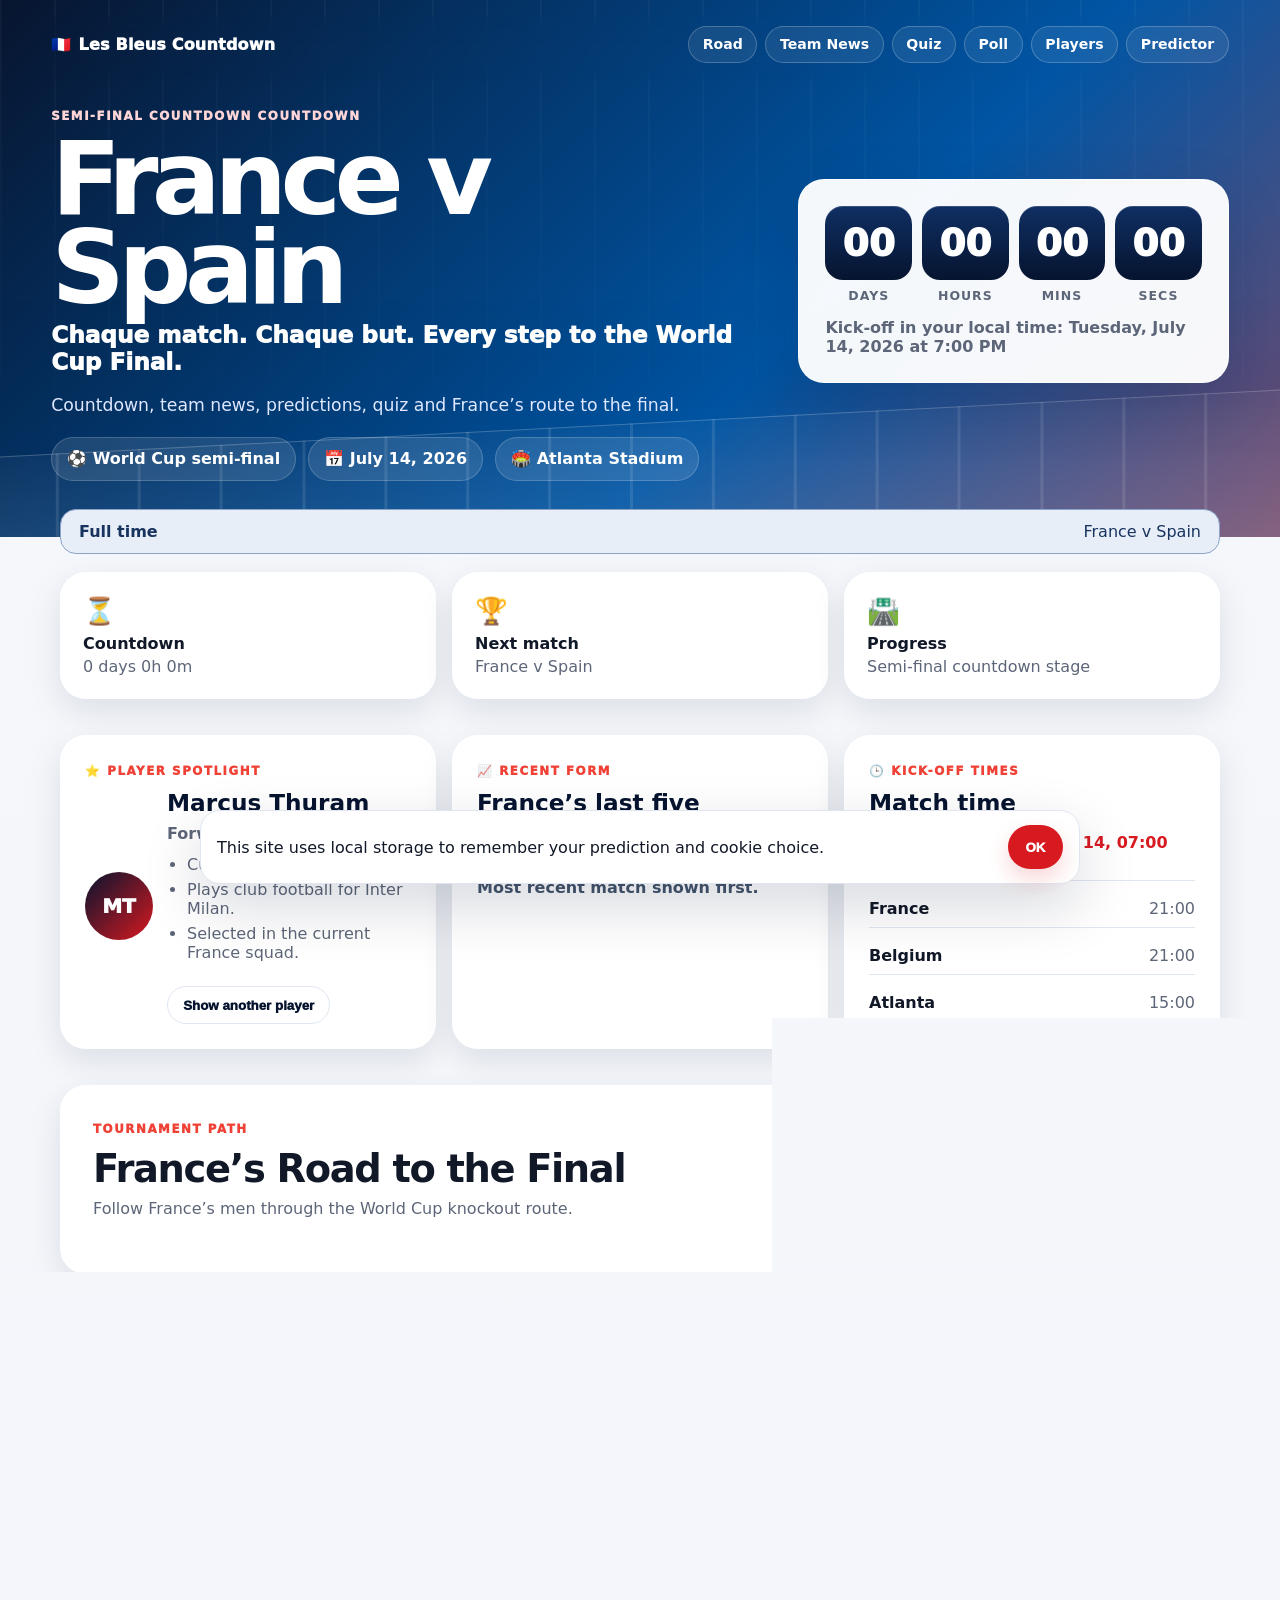
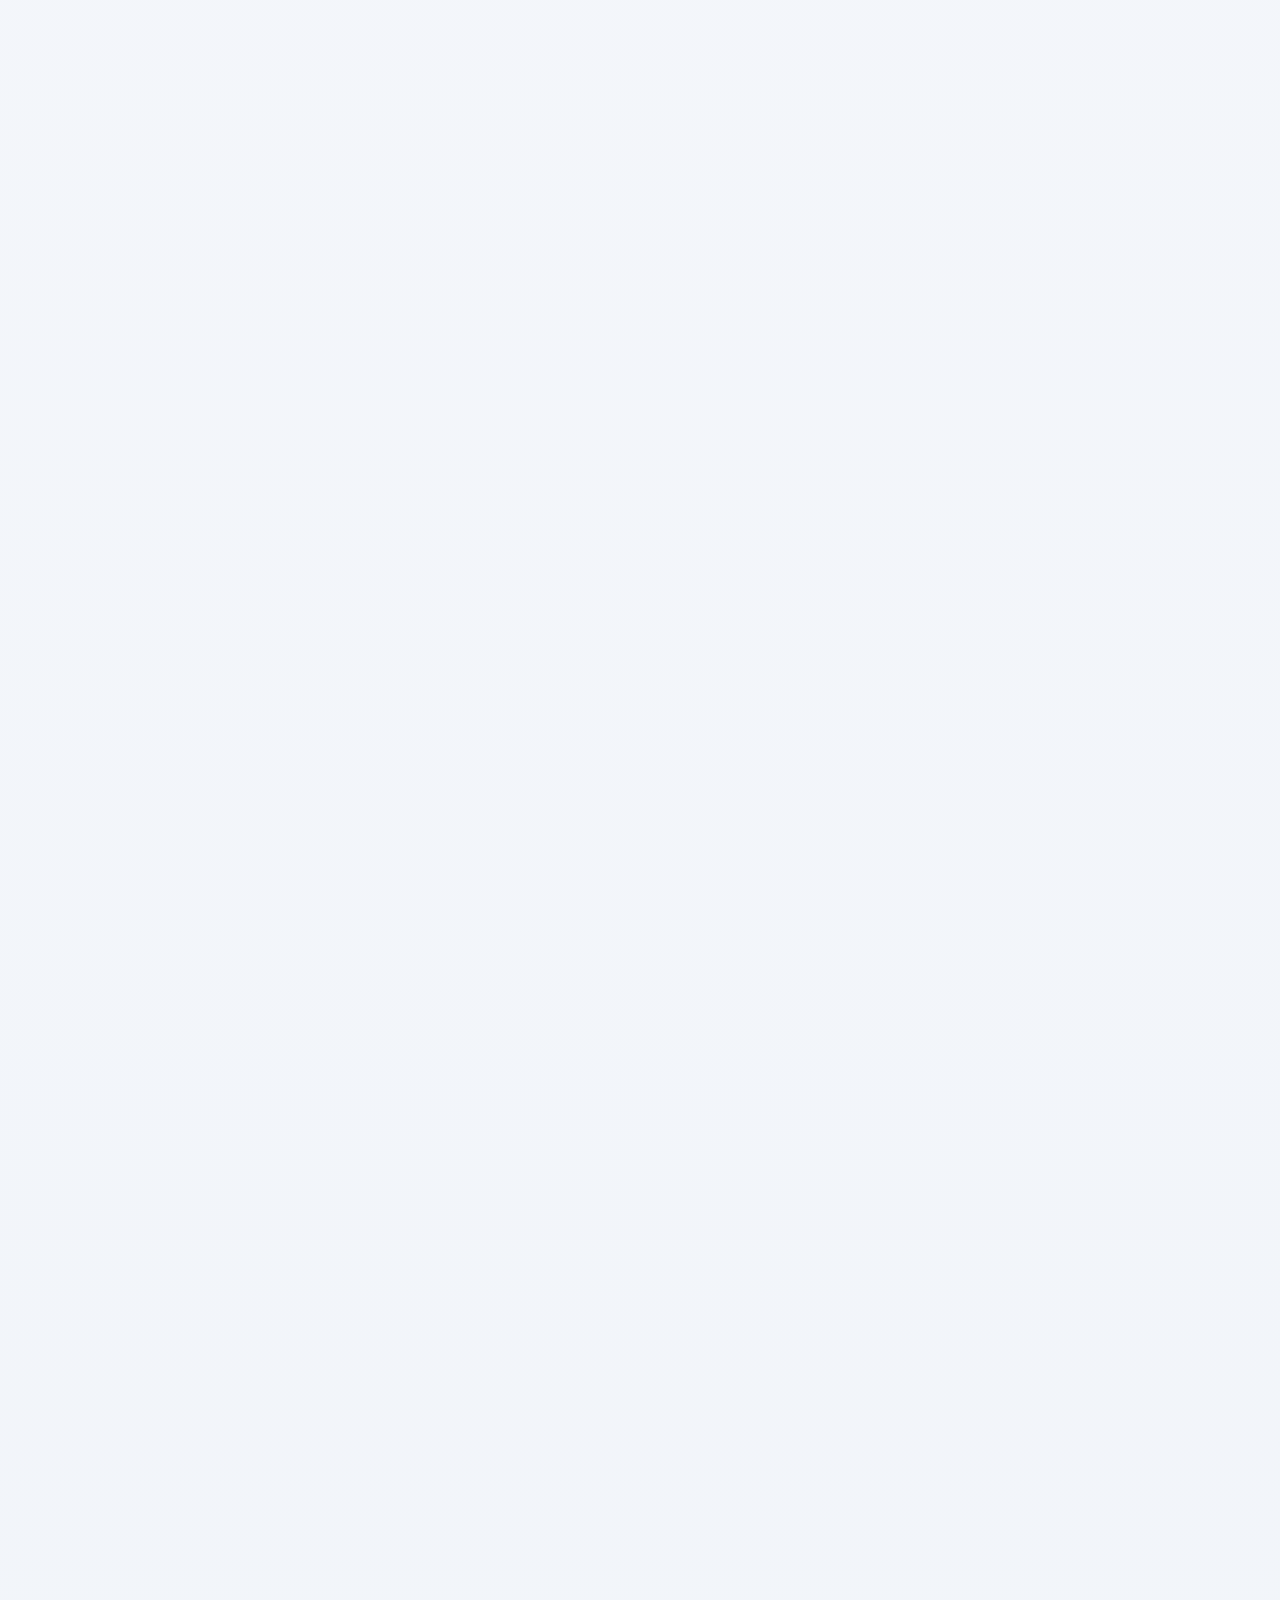
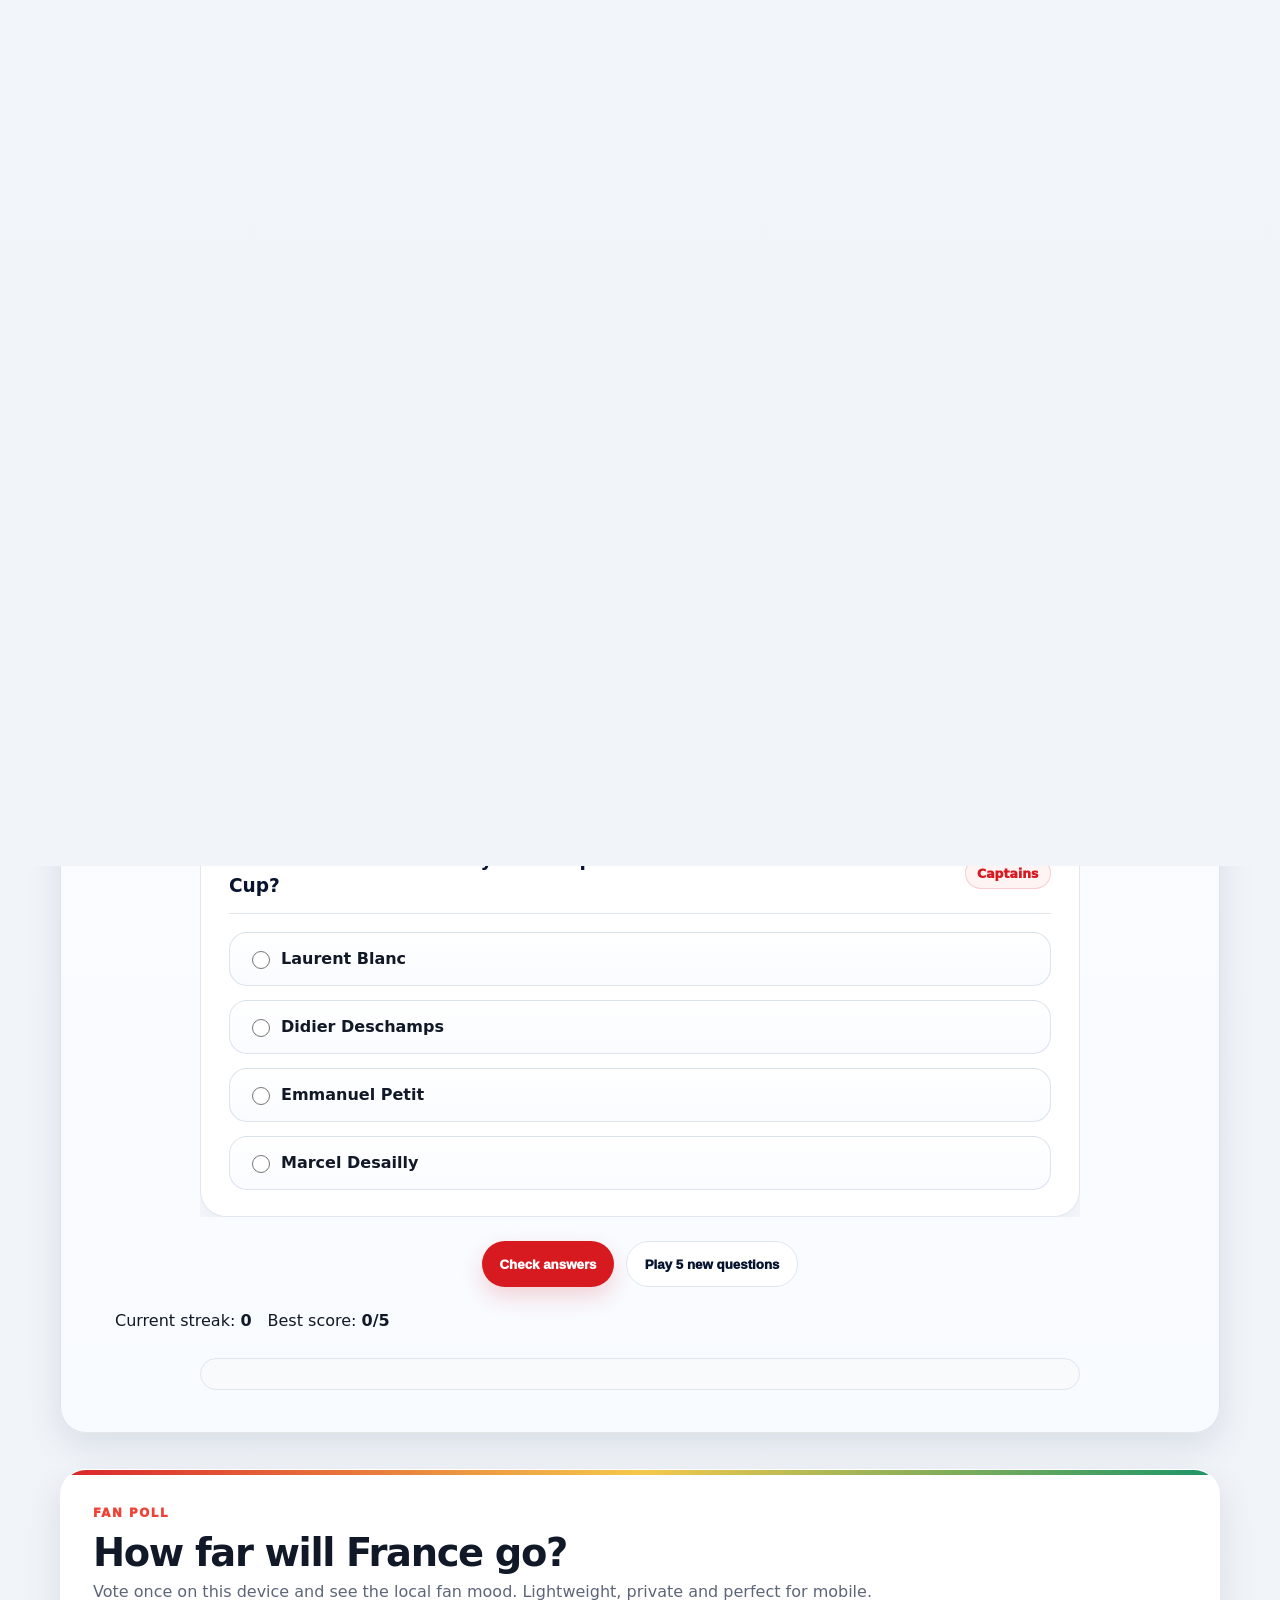
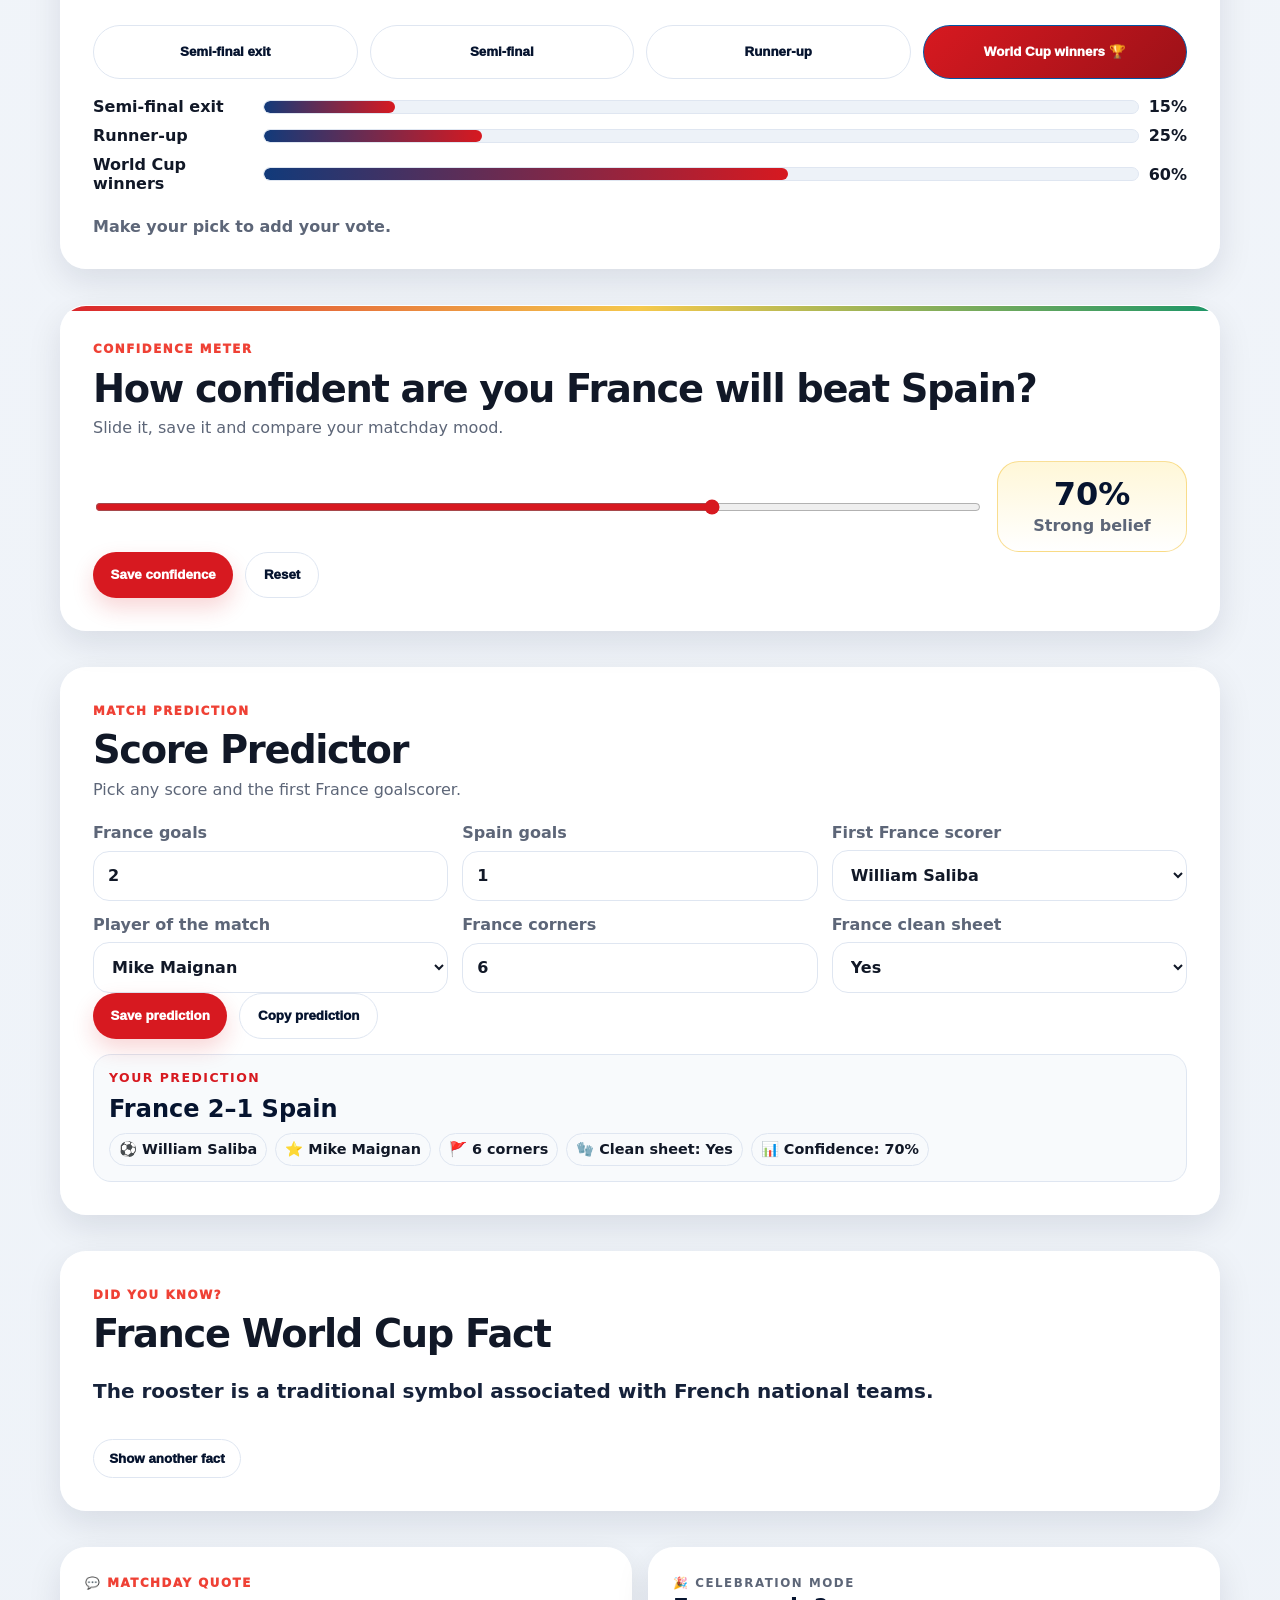
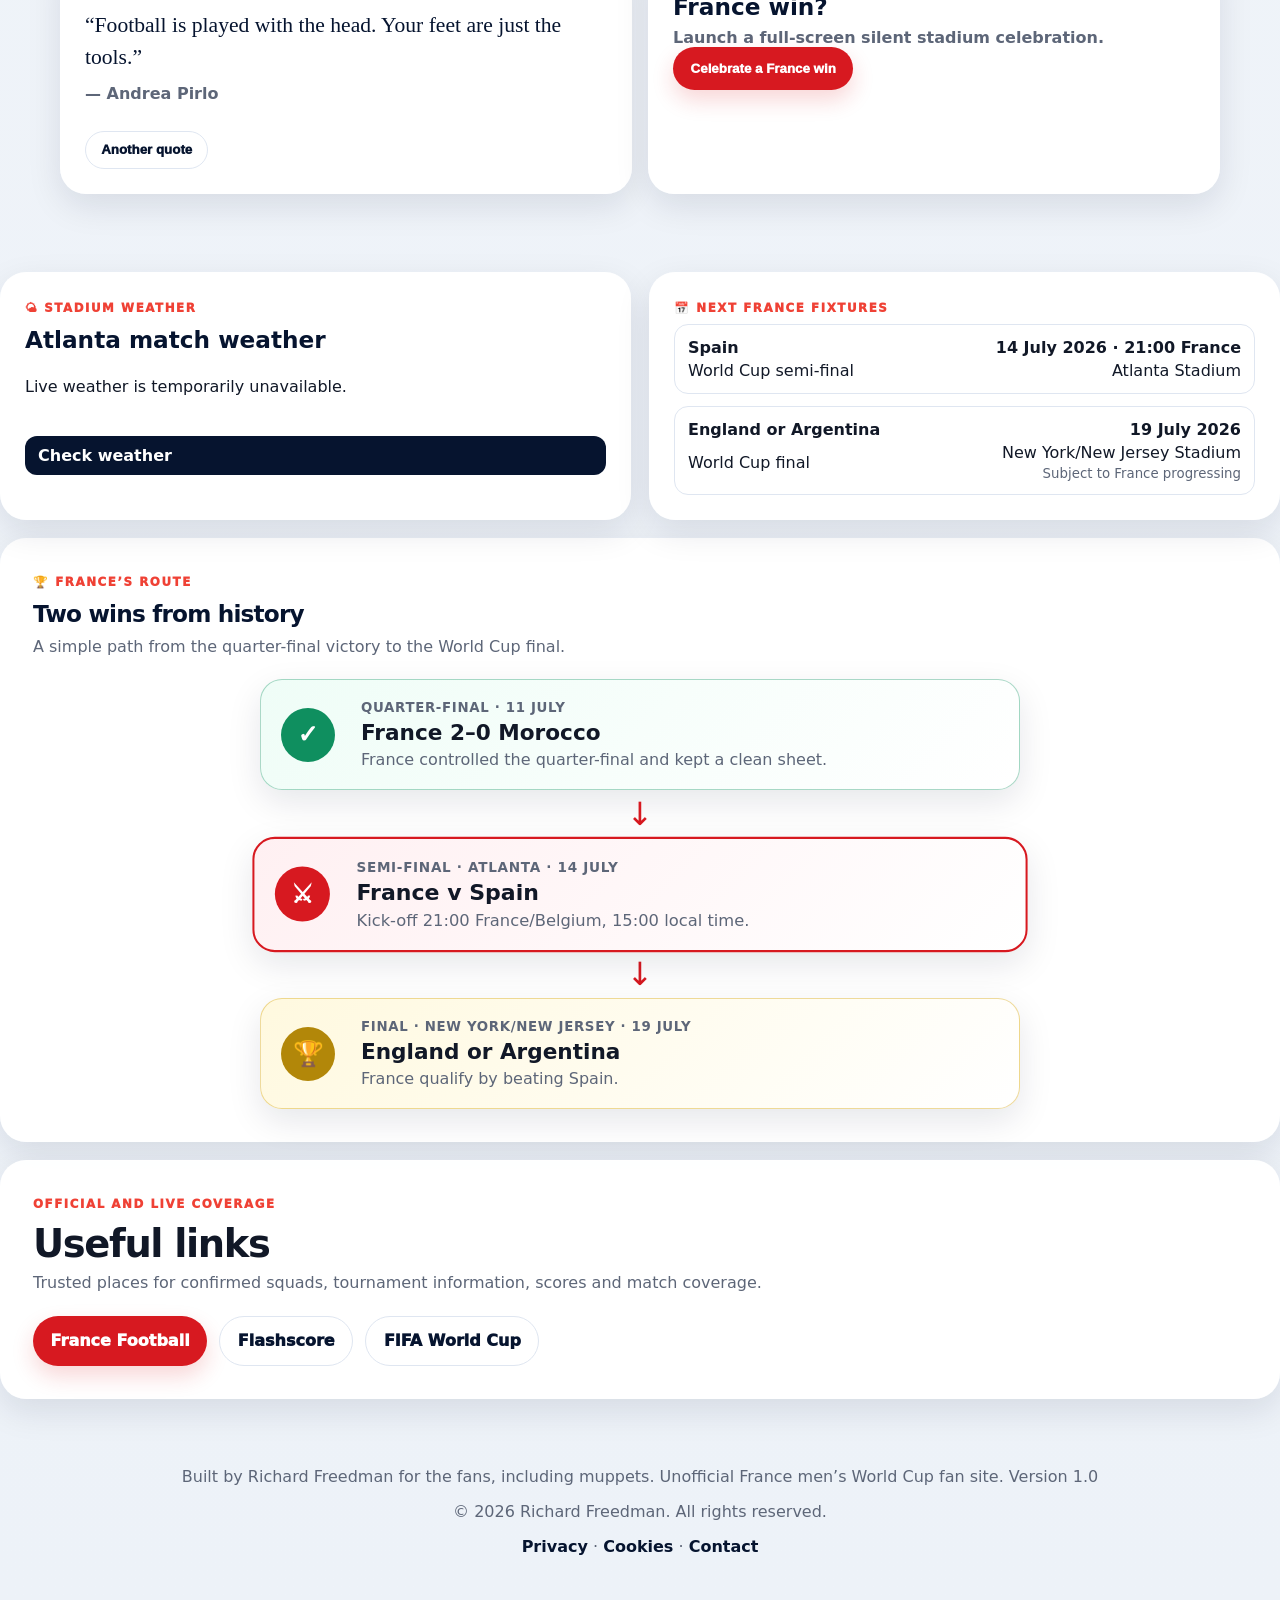
==== index.html @ 4b93b924 "Add files via upload" ====
<!doctype html>
<html lang="en">
<head>
  <meta charset="utf-8" />
  <meta name="viewport" content="width=device-width, initial-scale=1, viewport-fit=cover" />
  <title>Les Bleus Countdown | France Men’s World Cup Match Centre</title>
  <meta name="description" content="A fast France men’s World Cup match centre with countdown, road to the final, quiz and score predictor." />
  <meta name="theme-color" content="#07152f" />
  <meta property="og:title" content="Les Bleus Countdown" />
  <meta property="og:description" content="France v Spain semi-final countdown, quiz, predictor and route to the final." />
  <meta property="og:type" content="website" />
  <meta name="twitter:card" content="summary_large_image" />
  <meta name="keywords" content="France World Cup, Les Bleus, France v Spain, World Cup countdown, France quiz" />
  <meta name="robots" content="index, follow" />
  <link rel="icon" href="favicon.svg" type="image/svg+xml">
  <link rel="stylesheet" href="style.css" />
</head>
<body>
  <a class="skip-link" href="#main">Skip to content</a>
  <div class="loader" id="loader" aria-hidden="true"><div><b>🇫🇷 Les Bleus Countdown</b><span>Loading matchday...</span></div></div>

  <header class="hero" id="top">
    <nav class="topbar" aria-label="Main navigation">
      <a class="brand" href="#top">🇫🇷 <span>Les Bleus Countdown</span></a>
      <button class="menu-toggle" id="menuToggle" aria-expanded="false" aria-controls="navLinks">Menu</button>
      <div class="nav-links" id="navLinks">
        <a href="#road">Road</a>
        <a href="#team-news">Team News</a>
        <a href="#quiz">Quiz</a>
        <a href="#fan-poll">Poll</a>
        <a href="#spotlight">Players</a>
        <a href="#predictor">Predictor</a>
      </div>
    </nav>
    <div class="hero-grid reveal">
      <section class="hero-copy">
        <p class="eyebrow" id="heroStage">Semi-final countdown</p>
        <h1 id="heroMatch">France v Spain</h1>
        <p class="motto">Chaque match. Chaque but. Every step to the World Cup Final.</p>
        <p class="lead">Countdown, team news, predictions, quiz and France’s route to the final.</p>
        <div class="meta-row" aria-label="Match information">
          <span id="metaCompetition">⚽ World Cup semi-final</span>
          <span id="metaDate">📅 14 July 2026</span>
          <span id="metaVenue">🏟️ Atlanta</span>
        </div>
      </section>
      <aside class="countdown-card" aria-label="Countdown to kick-off">
        <div class="countdown" id="countdown"><span>--</span><span>--</span><span>--</span><span>--</span></div>
        <div class="labels"><b>days</b><b>hours</b><b>mins</b><b>secs</b></div>
        <p id="kickoffLocal">Kick-off time loading...</p>
      </aside>
    </div>
  </header>

  <main id="main"><section id="matchStatusBanner" class="match-status-banner" aria-live="polite"><b id="matchStatusText">Match day</b><span id="matchStatusDetail">France v Spain</span></section>
    <section class="dashboard reveal" aria-label="World Cup dashboard">
      <article><span>⏳</span><b>Countdown</b><p id="dashCountdown">Loading...</p></article>
      <article><span>🏆</span><b>Next match</b><p id="dashMatch">France v Spain</p></article>
      <article><span>🛣️</span><b>Progress</b><p id="dashProgress">Semi-final stage</p></article>
    </section>

    <section class="matchday-extras reveal" id="spotlight" aria-label="Matchday extras">
      <article class="mini-card spotlight-card">
        <p class="eyebrow">⭐ Player spotlight</p>
        <div class="spotlight-player"><div class="player-initials" id="spotlightInitials">KM</div><div class="spotlight-copy"><h2 id="spotlightName">Kylian Mbappé</h2><p id="spotlightInfo">Captain and explosive forward.</p><ul id="spotlightFacts" class="spotlight-facts"></ul><button id="nextSpotlight" class="ghost small-btn">Show another player</button></div></div>
      </article>
      <article class="mini-card">
        <p class="eyebrow">📈 Recent form</p><h2>France’s last five</h2>
        <div class="form-row" id="recentForm" aria-label="France recent form"></div>
        <p class="small-note">Most recent match shown first.</p>
      </article>
      <article class="mini-card">
        <p class="eyebrow">🕒 Kick-off times</p><h2>Match time</h2>
        <div class="time-list"><span><b>Your local time</b><strong id="localTimeExtra">Detecting…</strong></span><span><b>France</b>21:00</span><span><b>Belgium</b>21:00</span><span><b>Atlanta</b>15:00</span></div>
      </article>
    </section>

    <section class="card road reveal" id="road">
      <div class="section-head"><p class="eyebrow">Tournament path</p><h2>France’s Road to the Final</h2><p>Follow France’s men through the World Cup knockout route.</p></div>
      <div class="journey" id="journey"></div>
    </section>

    <section class="card team-news reveal" id="team-news">
      <div class="section-head"><p class="eyebrow">France v Spain</p><h2>Team News <span id="lineupBadge" class="lineup-badge predicted">Predicted XI</span></h2><p id="lineupUpdated">Latest semi-final notes for France supporters.</p></div>
      <div class="news-grid" id="teamNewsList" aria-live="polite"></div>
      <p class="news-disclaimer">Unofficial fan notes. Check official team channels for confirmed line-ups.</p>
    </section>

    <section class="card opponent-card reveal" id="opponent">
      <div class="section-head"><p class="eyebrow">🇪🇸 Semi-final opposition</p><h2>Spain at a glance</h2><p>Five quick facts before the World Cup semi-final.</p></div>
      <div class="opponent-grid">
        <article><span>⭐</span><b>Key figure</b><p>Spain’s technical midfield and wide players demand constant concentration.</p></article>
        <article><span>⚽</span><b>Quarter-final</b><p>Spain beat Belgium 2–1 in the quarter-final.</p></article>
        <article><span>🧠</span><b>Style</b><p>Patient possession, aggressive pressing and quick combinations between the lines.</p></article>
        <article><span>📚</span><b>World Cup history</b><p>France and Spain have a long competitive history across World Cups, European Championships and the Nations League.</p></article>
      </div>
    </section>

    <section class="card quiz reveal" id="quiz">
      <div class="section-head"><p class="eyebrow">World Cup quiz</p><h2>Five-question France challenge</h2><p>Five random medium and hard questions from a bank of 200. Play again for a fresh set.</p></div>
      <div id="quizContainer" class="quiz-list" aria-live="polite"></div>
      <div class="button-row"><button id="checkQuiz">Check answers</button><button id="newQuiz" class="ghost">Play 5 new questions</button></div>
      <div class="quiz-stats"><span>Current streak: <b id="quizStreak">0</b></span><span>Best score: <b id="quizBest">0/5</b></span></div><div id="quizResult" class="result" role="status"></div>
    </section>

    <section class="card poll-card reveal" id="fan-poll">
      <div class="section-head"><p class="eyebrow">Fan poll</p><h2>How far will France go?</h2><p>Vote once on this device and see the local fan mood. Lightweight, private and perfect for mobile.</p></div>
      <div class="poll-options" id="pollOptions" role="group" aria-label="How far will France go poll">
        <button type="button" class="poll-option" data-choice="Semi-final exit">Semi-final exit</button>
        <button type="button" class="poll-option" data-choice="Semi-final">Semi-final</button>
        <button type="button" class="poll-option" data-choice="Runner-up">Runner-up</button>
        <button type="button" class="poll-option winner" data-choice="World Cup winners">World Cup winners 🏆</button>
      </div>
      <div class="poll-results" id="pollResults" aria-live="polite"></div>
    </section>

    <section class="card confidence-card reveal" id="confidence">
      <div class="section-head"><p class="eyebrow">Confidence meter</p><h2>How confident are you France will beat Spain?</h2><p>Slide it, save it and compare your matchday mood.</p></div>
      <div class="confidence-wrap">
        <input id="confidenceSlider" type="range" min="0" max="100" value="70" aria-label="France confidence percentage">
        <div class="confidence-readout"><strong id="confidenceValue">70%</strong><span id="confidenceLabel">Strong belief</span></div>
      </div>
      <div class="button-row"><button id="saveConfidence" type="button">Save confidence</button><button id="resetConfidence" type="button" class="ghost">Reset</button></div>
    </section>

    <section class="card predictor reveal" id="predictor">
      <div class="section-head"><p class="eyebrow">Match prediction</p><h2>Score Predictor</h2><p>Pick any score and the first France goalscorer.</p></div>
      <div class="predictor-grid">
        <label>France goals<input id="engScore" type="number" min="0" max="20" value="2" inputmode="numeric"></label>
        <label>Spain goals<input id="norScore" type="number" min="0" max="20" value="1" inputmode="numeric"></label>
        <label>First France scorer<select id="firstScorer"></select></label>
        <label>Player of the match<select id="playerOfMatch"></select></label>
        <label>France corners<input id="engCorners" type="number" min="0" max="30" value="6" inputmode="numeric"></label>
        <label>France clean sheet<select id="cleanSheet"><option value="Yes">Yes</option><option value="No">No</option></select></label>
      </div>
      <div class="button-row"><button id="savePrediction">Save prediction</button><button id="copyPrediction" class="ghost">Copy prediction</button></div>
      <div class="summary prediction-card" id="predictionSummary" aria-live="polite">Make your prediction above.</div>
    </section>

    <section class="card facts reveal" id="fact"><div class="section-head"><p class="eyebrow">Did you know?</p><h2>France World Cup Fact</h2></div><p id="factText"></p><button id="newFact" class="ghost small-btn">Show another fact</button></section>

    <section class="two-card-row reveal" aria-label="Fan extras">
      <article class="mini-card quote-card"><p class="eyebrow">💬 Matchday quote</p><blockquote id="matchQuote">“Football is nothing without fans.”</blockquote><p id="quoteAttribution" class="quote-attribution">— Matt Busby</p><button id="newQuote" class="ghost small-btn">Another quote</button></article>
      <article class="mini-card celebration-mode"><p class="eyebrow">🎉 Celebration mode</p><h2>France win?</h2><p>Launch a full-screen silent stadium celebration.</p><button id="winConfetti">Celebrate a France win</button></article>
    </section>

  </main>

  <button class="back-top" id="backTop" aria-label="Back to top">↑</button>

    <section class="feature-grid reveal" id="live-info" aria-label="Live match information">
      <article class="mini-card weather-card">
        <p class="eyebrow">🌤 Stadium weather</p>
        <h2 id="weatherTitle">Atlanta match weather</h2>
        <div id="weatherPanel" class="weather-panel" aria-live="polite"><p>Loading match-day weather…</p></div>
      </article>
      <article class="mini-card fixtures-card">
        <p class="eyebrow">📅 Next France fixtures</p>
        <div id="nextFixtures" class="fixtures-list"></div>
      </article>
    </section>

    <section class="route-final reveal" aria-label="France route to the final">
      <article class="mini-card simple-route-card">
        <div class="section-head"><p class="eyebrow">🏆 France’s route</p><h2>Two wins from history</h2><p>A simple path from the quarter-final victory to the World Cup final.</p></div>
        <div class="simple-route">
          <article class="route-stage done"><span class="route-icon">✓</span><div><small>Quarter-final · 11 July</small><b>France 2–0 Morocco</b><p>France controlled the quarter-final and kept a clean sheet.</p></div></article>
          <div class="route-arrow">↓</div>
          <article class="route-stage current"><span class="route-icon">⚔</span><div><small>Semi-final · Atlanta · 14 July</small><b>France v Spain</b><p>Kick-off 21:00 France/Belgium, 15:00 local time.</p></div></article>
          <div class="route-arrow">↓</div>
          <article class="route-stage future"><span class="route-icon">🏆</span><div><small>Final · New York/New Jersey · 19 July</small><b>England or Argentina</b><p>France qualify by beating Spain.</p></div></article>
        </div>
      </article>
    </section>

    <section class="card links reveal useful-links-end"><div class="section-head"><p class="eyebrow">Official and live coverage</p><h2>Useful links</h2><p>Trusted places for confirmed squads, tournament information, scores and match coverage.</p></div><div class="cta-row"><a id="englandLink" href="https://www.fff.fr/equipe-nationale/equipe-de-france-a/" target="_blank" rel="noopener">France Football</a><a id="flashscoreLink" class="secondary" href="https://www.flashscore.com/football/" target="_blank" rel="noopener">Flashscore</a><a id="fifaLink" class="secondary" href="https://www.fifa.com/en/tournaments/mens/worldcup/canadamexicousa2026" target="_blank" rel="noopener">FIFA World Cup</a></div></section>

  <footer><p>Built by Richard Freedman for the fans, including muppets. Unofficial France men’s World Cup fan site. <span id="versionText">France edition 1.0</span></p><p class="copyright">© 2026 Richard Freedman. All rights reserved.</p><p class="footer-links"><a href="privacy.html">Privacy</a> · <a href="cookies.html">Cookies</a> · <a href="contact.html">Contact</a></p></footer>
  <div class="celebration" id="celebration" role="dialog" aria-modal="true" aria-labelledby="celebrationTitle"><div class="stadium-lights"></div><div class="flag flag-left">🇫🇷</div><div class="flag flag-right">🇫🇷</div><div class="fireworks" aria-hidden="true"><i></i><i></i><i></i><i></i></div><div class="celebration-card"><div class="crest-burst">🇫🇷</div><div class="big trophy-rise">🏆</div><h2 id="celebrationTitle">FRANCE WIN!</h2><p>Les Bleus march on.</p><div class="sparkle-row">✦ ✧ ✦ ✧ ✦</div><button id="closeCelebration">Close celebration</button></div></div>
  <div class="cookie" id="cookie"><span>This site uses local storage to remember your prediction and cookie choice.</span><button id="acceptCookie">OK</button></div>
  <script>window.addEventListener('load',()=>setTimeout(()=>document.getElementById('loader')?.classList.add('hide'),1200));setTimeout(()=>document.getElementById('loader')?.classList.add('hide'),5000);</script>
  <script src="config.js"></script>
  <script src="quiz-data.js"></script>
  <script src="content-data.js"></script>
  <script src="app.js" defer></script>
</body>
</html>
---- style.css ----
:root{
  --navy:#06142f;--navy2:#0b2452;--blue:#113a7a;--red:#d71920;--gold:#f4c542;--green:#0f8f5f;
  --paper:#f5f7fb;--paper2:#edf2f8;--ink:#111827;--muted:#5d6678;--card:#ffffff;--line:#dfe6f1;
  --shadow:0 22px 60px rgba(6,20,47,.16);--soft:0 12px 34px rgba(6,20,47,.10);--radius:26px;
}
*{box-sizing:border-box}html{scroll-behavior:smooth}body{margin:0;font-family:Inter,ui-sans-serif,system-ui,-apple-system,Segoe UI,Roboto,Arial,sans-serif;background:linear-gradient(180deg,var(--paper),var(--paper2));color:var(--ink);text-rendering:optimizeLegibility;overflow-x:hidden}a{color:inherit}.skip-link{position:absolute;left:-999px;top:10px;background:#fff;color:#000;padding:10px 14px;border-radius:12px;z-index:500}.skip-link:focus{left:10px}.loader{position:fixed;inset:0;z-index:300;background:radial-gradient(circle at 50% 30%,#173b7b,var(--navy) 58%);color:#fff;display:grid;place-items:center;transition:opacity .35s ease}.loader.hide{opacity:0;pointer-events:none}.loader div{text-align:center;display:grid;gap:.5rem}.loader b{font-size:1.5rem}.loader span{color:#d8e4ff}.hero{position:relative;isolation:isolate;color:#fff;padding:16px clamp(16px,4vw,62px) 56px;background:radial-gradient(circle at 78% 12%,rgba(215,25,32,.40),transparent 22%),radial-gradient(circle at 12% 12%,rgba(244,197,66,.20),transparent 24%),linear-gradient(135deg,var(--navy),var(--navy2) 55%,#102f63);overflow:hidden}.hero:before{content:"";position:absolute;inset:0;z-index:-2;background:linear-gradient(to top,rgba(0,0,0,.25),transparent 45%),repeating-linear-gradient(90deg,rgba(255,255,255,.035) 0 2px,transparent 2px 54px);mask-image:linear-gradient(#000,transparent 86%)}.hero:after{content:"";position:absolute;left:-5%;right:-5%;bottom:-42px;height:155px;z-index:-1;background:linear-gradient(0deg,rgba(255,255,255,.13),rgba(255,255,255,.03)),repeating-linear-gradient(90deg,transparent 0 38px,rgba(255,255,255,.10) 38px 41px,transparent 41px 82px);transform:skewY(-3deg);border-top:1px solid rgba(255,255,255,.12)}.topbar{position:sticky;top:0;z-index:80;display:flex;align-items:center;justify-content:space-between;gap:16px;padding:10px 0 18px;backdrop-filter:blur(12px)}.brand{text-decoration:none;font-weight:950;letter-spacing:.2px;display:flex;align-items:center;gap:.45rem}.brand span{white-space:nowrap}.nav-links{display:flex;align-items:center;gap:8px}.nav-links a{font-size:.88rem;font-weight:900;text-decoration:none;padding:.58rem .85rem;border-radius:999px;border:1px solid rgba(255,255,255,.22);background:rgba(255,255,255,.08);transition:.18s}.nav-links a:hover{background:rgba(255,255,255,.18);transform:translateY(-1px)}.menu-toggle{display:none;border:1px solid rgba(255,255,255,.2);background:rgba(255,255,255,.10);color:#fff;box-shadow:none;padding:.65rem .85rem}.hero-grid{display:grid;grid-template-columns:minmax(0,1.25fr) minmax(290px,.75fr);gap:30px;align-items:stretch;position:relative;z-index:3}.hero-copy{padding-top:24px}.eyebrow{display:inline-block;margin:0 0 .55rem;text-transform:uppercase;letter-spacing:.13em;font-size:.74rem;font-weight:950;color:var(--red)}.hero .eyebrow{color:#ffd6d8}.hero h1{margin:.15rem 0 .55rem;font-size:clamp(2.65rem,8vw,6.8rem);line-height:.87;letter-spacing:-.065em}.motto{margin:0 0 .45rem;font-weight:950;font-size:clamp(1.05rem,2.2vw,1.45rem)}.lead{max-width:750px;color:#dfe8ff;font-size:1.08rem;line-height:1.58}.meta-row,.cta-row,.button-row{display:flex;gap:12px;flex-wrap:wrap}.meta-row span{background:rgba(255,255,255,.11);border:1px solid rgba(255,255,255,.18);border-radius:999px;padding:.74rem .94rem;font-weight:800}.countdown-card,.card,.dashboard article{background:rgba(255,255,255,.96);color:var(--ink);border-radius:var(--radius);box-shadow:var(--shadow);border:1px solid rgba(255,255,255,.75)}.countdown-card{padding:26px;align-self:center}.countdown{display:grid;grid-template-columns:repeat(4,1fr);gap:10px}.countdown span{display:grid;place-items:center;min-height:74px;border-radius:18px;background:linear-gradient(180deg,#102f63,#06142f);color:#fff;font-weight:950;font-size:clamp(1.6rem,4vw,2.35rem);font-variant-numeric:tabular-nums;box-shadow:inset 0 1px 0 rgba(255,255,255,.16)}.labels{display:grid;grid-template-columns:repeat(4,1fr);gap:10px;text-align:center;margin-top:8px;color:var(--muted);font-size:.78rem;text-transform:uppercase;letter-spacing:.08em}.countdown-card p{margin:.9rem 0 0;color:var(--muted);font-weight:700}main{width:min(1160px,calc(100% - 32px));margin:-28px auto 60px;position:relative;z-index:8}.dashboard{display:grid;grid-template-columns:repeat(3,1fr);gap:16px;margin-bottom:18px}.dashboard article{padding:22px;box-shadow:var(--soft)}.dashboard span{font-size:1.65rem}.dashboard b{display:block;margin:.45rem 0 .25rem}.dashboard p{margin:0;color:var(--muted)}.card{padding:clamp(20px,3vw,32px);margin:18px 0;box-shadow:var(--soft)}.section-head{margin-bottom:20px}.section-head h2{margin:.05rem 0 .35rem;font-size:clamp(1.55rem,3vw,2.45rem);letter-spacing:-.035em}.section-head p:last-child{margin:.2rem 0 0;color:var(--muted);line-height:1.55}.journey{display:grid;grid-template-columns:repeat(6,1fr);gap:12px}.journey div{position:relative;padding:18px 14px;border-radius:20px;background:#f8fafc;border:1px solid var(--line);min-height:118px}.journey div:before{content:"";position:absolute;left:16px;top:14px;width:10px;height:10px;border-radius:999px;background:#a7b1c2}.journey .done{border-color:rgba(15,143,95,.32);background:linear-gradient(180deg,#f0fff8,#fff)}.journey .done:before{background:var(--green)}.journey .live{border-color:rgba(215,25,32,.38);background:linear-gradient(180deg,#fff2f3,#fff)}.journey .live:before{background:var(--red);box-shadow:0 0 0 6px rgba(215,25,32,.12)}.journey b{display:block;margin-top:16px}.journey span,.journey small{display:block;color:var(--muted);line-height:1.35}.journey small{margin-top:6px;font-weight:800}.quiz-list{display:grid;gap:16px}.question{padding:18px;border:1px solid var(--line);border-radius:22px;background:#fbfcff}.q-head{display:flex;justify-content:space-between;gap:12px;align-items:flex-start}.q-head strong{font-size:1.02rem;line-height:1.35}.badge{flex:0 0 auto;border-radius:999px;padding:.35rem .6rem;background:#eef2ff;color:var(--blue);font-size:.78rem;font-weight:950}.options{display:grid;grid-template-columns:repeat(2,minmax(0,1fr));gap:10px;margin-top:14px}.option{display:flex;align-items:center;gap:8px;padding:12px;border:1px solid var(--line);border-radius:15px;background:#fff;cursor:pointer;transition:.16s}.option:hover{transform:translateY(-1px);box-shadow:0 8px 18px rgba(6,20,47,.07)}.option input{accent-color:var(--red)}.reviewed .option.correct{border-color:rgba(15,143,95,.45);background:#effdf7}.reviewed .option.wrong{border-color:rgba(215,25,32,.48);background:#fff0f1}.explanation{display:none;margin:12px 0 0;color:var(--muted);line-height:1.5}.reviewed .explanation{display:block}.result,.summary{margin-top:15px;border-radius:18px;background:#f8fafc;border:1px solid var(--line);padding:15px;font-weight:850}.predictor-grid{display:grid;grid-template-columns:repeat(3,1fr);gap:14px}.predictor-grid label{display:grid;gap:8px;font-weight:900;color:var(--muted)}input,select{width:100%;border:1px solid var(--line);border-radius:16px;padding:14px;font:inherit;background:#fff;color:var(--ink)}button,.cta-row a{border:0;border-radius:999px;background:var(--red);color:#fff;padding:.9rem 1.1rem;font-weight:950;text-decoration:none;cursor:pointer;box-shadow:0 10px 22px rgba(215,25,32,.18);transition:transform .18s,box-shadow .18s,background .18s}button:hover,.cta-row a:hover{transform:translateY(-1px);box-shadow:0 14px 30px rgba(6,20,47,.16)}button.ghost,.cta-row .secondary{background:#fff;color:var(--navy);border:1px solid var(--line);box-shadow:none}.small-btn{padding:.68rem .95rem;margin-top:12px}.facts #factText{font-size:1.25rem;line-height:1.55;font-weight:850;color:#16223a}.video-wrap{position:relative;overflow:hidden;border-radius:22px;background:#07152f;border:1px solid var(--line);box-shadow:var(--soft);aspect-ratio:16/9}.video-wrap iframe{position:absolute;inset:0;width:100%;height:100%;border:0}.links .cta-row a{display:inline-flex;align-items:center;justify-content:center}.back-top{position:fixed;right:18px;bottom:88px;z-index:70;width:44px;height:44px;border-radius:999px;padding:0;display:none}.back-top.show{display:block}.cookie{position:fixed;left:18px;right:18px;bottom:16px;z-index:90;display:flex;align-items:center;justify-content:space-between;gap:14px;max-width:880px;margin:auto;background:#fff;border:1px solid var(--line);box-shadow:var(--shadow);border-radius:20px;padding:14px 16px}.cookie.hide{display:none}.celebration{position:fixed;inset:0;z-index:200;display:none;place-items:center;background:rgba(6,20,47,.72);backdrop-filter:blur(8px);padding:18px}.celebration.show{display:grid}.celebration-card{background:linear-gradient(180deg,#fff7d8,#fff);border:1px solid rgba(244,197,66,.6);border-radius:32px;box-shadow:var(--shadow);padding:34px;text-align:center;max-width:460px}.celebration-card .big{font-size:4rem}.celebration-card h2{font-size:2rem;margin:.2rem 0;color:var(--navy)}footer{text-align:center;color:var(--muted);padding:34px 18px 46px}.reveal{opacity:0;transform:translateY(14px);transition:opacity .5s ease,transform .5s ease}.reveal.in{opacity:1;transform:none}@media (prefers-reduced-motion:reduce){*{scroll-behavior:auto!important;transition:none!important;animation:none!important}.reveal{opacity:1;transform:none}}@media (max-width:900px){.hero-grid{grid-template-columns:1fr}.countdown-card{max-width:560px}.dashboard{grid-template-columns:1fr}.journey{grid-template-columns:repeat(2,1fr)}.predictor-grid{grid-template-columns:1fr}.options{grid-template-columns:1fr}.nav-links{display:none;position:absolute;right:0;top:58px;min-width:210px;flex-direction:column;align-items:stretch;background:rgba(6,20,47,.94);border:1px solid rgba(255,255,255,.16);border-radius:18px;padding:10px}.nav-links.open{display:flex}.menu-toggle{display:inline-flex}.hero h1{letter-spacing:-.055em}}@media (max-width:560px){body{background:#f6f8fc}.hero{padding-left:16px;padding-right:16px}.brand span{font-size:.92rem}.hero h1{font-size:3rem}.lead{font-size:1rem}.meta-row span{width:100%;border-radius:18px}.countdown-card{padding:18px;border-radius:22px}.countdown{gap:6px}.countdown span{min-height:58px;font-size:1.35rem;border-radius:14px}.labels{gap:6px;font-size:.65rem}main{width:calc(100% - 22px);margin-top:-18px}.card{border-radius:22px;padding:18px}.journey{grid-template-columns:1fr}.q-head{display:grid}.button-row{display:grid}.button-row button,.cta-row a{width:100%}.cookie{display:grid}.topbar{padding-bottom:10px}.section-head h2{font-size:1.55rem}}
.footer-links a{color:var(--navy);font-weight:850;text-decoration:none}.footer-links a:hover{text-decoration:underline}


/* Version 2 polish: mobile quiz fix, poll and confidence slider */
.poll-card,.confidence-card{position:relative;overflow:hidden}.poll-card:before,.confidence-card:before{content:"";position:absolute;inset:0 0 auto;height:5px;background:linear-gradient(90deg,var(--red),var(--gold),var(--green));opacity:.95}.poll-options{display:grid;grid-template-columns:repeat(4,minmax(0,1fr));gap:12px}.poll-option{width:100%;min-height:54px;white-space:normal;line-height:1.18;border:1px solid var(--line);background:#fff;color:var(--navy);box-shadow:none}.poll-option.winner{background:linear-gradient(135deg,var(--red),#9c1118);color:#fff;border-color:transparent}.poll-option.selected{outline:3px solid rgba(244,197,66,.55);transform:translateY(-1px)}.poll-results{display:grid;gap:10px;margin-top:18px}.poll-row{display:grid;grid-template-columns:minmax(104px,160px) 1fr auto;align-items:center;gap:10px;font-weight:900}.poll-bar{height:14px;background:#edf2f8;border-radius:999px;overflow:hidden;border:1px solid var(--line)}.poll-fill{height:100%;width:0;background:linear-gradient(90deg,var(--blue),var(--red));border-radius:999px;transition:width .35s ease}.poll-note{margin:14px 0 0;color:var(--muted);font-weight:800}.confidence-wrap{display:grid;grid-template-columns:1fr minmax(130px,190px);gap:18px;align-items:center}.confidence-wrap input[type=range]{padding:0;accent-color:var(--red);height:34px}.confidence-readout{display:grid;place-items:center;text-align:center;background:linear-gradient(180deg,#fff7d8,#fff);border:1px solid rgba(244,197,66,.55);border-radius:22px;padding:16px}.confidence-readout strong{font-size:2rem;color:var(--navy);line-height:1}.confidence-readout span{margin-top:6px;color:var(--muted);font-weight:900}.question,.option,.option span,.q-head strong{min-width:0;overflow-wrap:anywhere;word-break:normal}.option{align-items:flex-start}.option span{line-height:1.35}.quiz-list{max-width:100%;overflow:hidden}.card{max-width:100%}@media (hover:hover){.card:hover{box-shadow:0 16px 42px rgba(6,20,47,.12)}}@media (max-width:900px){.poll-options{grid-template-columns:repeat(2,minmax(0,1fr))}.confidence-wrap{grid-template-columns:1fr}.poll-row{grid-template-columns:1fr}.poll-row > span:last-child{justify-self:start}.poll-bar{height:16px}}@media (max-width:560px){html,body{max-width:100%;overflow-x:hidden}.quiz .section-head,.question,.options,.option{max-width:100%}.question{padding:14px;border-radius:18px}.q-head{gap:8px}.q-head strong{font-size:.98rem;line-height:1.35}.badge{width:max-content}.options{grid-template-columns:1fr!important;gap:9px}.option{width:100%;white-space:normal;padding:12px 11px;border-radius:14px}.option input{width:auto;flex:0 0 auto;margin-top:.12rem}.button-row{gap:10px}.poll-options{grid-template-columns:1fr}.poll-option{min-height:52px}.confidence-readout strong{font-size:1.7rem}.footer-links{line-height:1.9}}

/* Version 1.1 Team News + final responsive polish */
.team-news{position:relative;overflow:hidden;background:linear-gradient(180deg,#ffffff,#f9fbff)}
.team-news:before{content:"";position:absolute;left:0;right:0;top:0;height:5px;background:linear-gradient(90deg,var(--green),var(--gold),var(--red))}
.team-news code{background:#eef2f8;border:1px solid var(--line);border-radius:8px;padding:.12rem .35rem;font-size:.92em}
.news-grid{display:grid;grid-template-columns:repeat(4,minmax(0,1fr));gap:14px}
.news-item{display:grid;grid-template-columns:auto 1fr;gap:12px;align-items:flex-start;padding:16px;border:1px solid var(--line);border-radius:20px;background:#fff;box-shadow:0 8px 24px rgba(6,20,47,.06);min-width:0}
.news-item.green{border-color:rgba(15,143,95,.28);background:linear-gradient(180deg,#f1fff8,#fff)}
.news-item.amber{border-color:rgba(244,197,66,.5);background:linear-gradient(180deg,#fff9df,#fff)}
.news-item.red{border-color:rgba(215,25,32,.28);background:linear-gradient(180deg,#fff2f3,#fff)}
.news-icon{font-size:1.15rem;line-height:1.2}
.news-item b{display:block;color:var(--navy);line-height:1.25;overflow-wrap:anywhere}
.news-item p{margin:.35rem 0 0;color:var(--muted);line-height:1.45;font-weight:750}
.news-disclaimer{margin:16px 0 0;color:var(--muted);font-size:.92rem;font-weight:800}
@media (min-width:901px){main{display:grid;grid-template-columns:1fr;gap:0}.card{scroll-margin-top:18px}.team-news + .quiz{margin-top:18px}}
@media (max-width:1100px){.news-grid{grid-template-columns:repeat(2,minmax(0,1fr))}}
@media (max-width:560px){.news-grid{grid-template-columns:1fr}.news-item{border-radius:17px;padding:14px}.team-news code{display:inline-block;margin-top:4px}.section-head p:last-child{font-size:.96rem}.hero{min-height:auto;padding-bottom:74px}.hero-copy,.countdown-card{width:100%}.nav-links a{padding:.72rem .9rem}.dashboard article{border-radius:20px}.cta-row{display:grid;grid-template-columns:1fr;gap:10px}.links .cta-row a{width:100%}}

/* v1.2 final quiz desktop polish: cleaner spacing on desktop, mobile preserved */
@media (min-width:901px){
  .quiz.card{padding:clamp(28px,3.4vw,42px);background:linear-gradient(180deg,#ffffff 0%,#f8fbff 100%);border:1px solid rgba(6,20,47,.10)}
  .quiz .section-head{text-align:center;max-width:820px;margin:0 auto 28px}
  .quiz .section-head h2{font-size:clamp(2rem,3.2vw,3rem)}
  .quiz-list{max-width:880px;margin:0 auto;gap:26px}
  .question{padding:26px 28px;border-radius:26px;background:#fff;box-shadow:0 16px 42px rgba(6,20,47,.08);border-color:rgba(17,58,122,.12)}
  .q-head{align-items:center;gap:18px;padding-bottom:14px;border-bottom:1px solid var(--line)}
  .q-head strong{font-size:1.16rem;line-height:1.42;color:var(--navy)}
  .badge{font-size:.78rem;padding:.44rem .72rem;background:#fff4f4;color:var(--red);border:1px solid rgba(215,25,32,.18)}
  .options{grid-template-columns:1fr;gap:14px;margin-top:18px}
  .option{min-height:54px;padding:15px 17px;border-radius:18px;font-weight:850;background:linear-gradient(180deg,#fff,#f9fbff);border-color:rgba(17,58,122,.13)}
  .option:hover{transform:translateY(-2px);box-shadow:0 12px 26px rgba(6,20,47,.10);border-color:rgba(215,25,32,.28)}
  .option input{width:18px;height:18px;flex:0 0 auto}
  .explanation{padding-top:12px;border-top:1px dashed var(--line)}
  .quiz .button-row{max-width:880px;margin:24px auto 0;justify-content:center}
  .quiz .result{max-width:880px;margin:18px auto 0;text-align:center;font-size:1.02rem}
}

/* v1.3 matchday enhancements */
.matchday-extras,.two-card-row{display:grid;grid-template-columns:repeat(3,minmax(0,1fr));gap:16px;margin:18px 0}.two-card-row{grid-template-columns:repeat(2,minmax(0,1fr))}.mini-card{background:rgba(255,255,255,.96);border:1px solid rgba(255,255,255,.75);border-radius:var(--radius);box-shadow:var(--soft);padding:24px;min-width:0}.mini-card h2{margin:.1rem 0 .5rem;color:var(--navy);font-size:1.45rem}.spotlight-player{display:flex;gap:14px;align-items:center}.player-initials{width:68px;height:68px;border-radius:50%;display:grid;place-items:center;flex:0 0 auto;background:linear-gradient(135deg,var(--navy),var(--red));color:#fff;font-weight:950;font-size:1.25rem}.spotlight-player p,.small-note,.celebration-mode p{margin:.25rem 0 0;color:var(--muted);font-weight:750}.form-row{display:flex;gap:9px;flex-wrap:wrap;margin:12px 0}.form-badge{width:38px;height:38px;border-radius:50%;display:grid;place-items:center;font-weight:950}.form-badge.w{background:#dff7ea;color:#087447}.form-badge.d{background:#fff3c8;color:#765b00}.form-badge.l{background:#ffe1e3;color:#a0161c}.time-list{display:grid;gap:9px}.time-list span{display:flex;justify-content:space-between;gap:12px;padding:9px 0;border-bottom:1px solid var(--line);color:var(--muted)}.time-list b{color:var(--ink)}.quote-card blockquote{margin:10px 0 14px;font-family:Georgia,serif;font-size:1.35rem;line-height:1.5;color:var(--navy)}.predictor-grid{grid-template-columns:repeat(3,minmax(0,1fr))}@media(max-width:900px){.matchday-extras{grid-template-columns:1fr}.two-card-row{grid-template-columns:1fr}.predictor-grid{grid-template-columns:1fr 1fr}}@media(max-width:560px){.mini-card{padding:18px;border-radius:22px}.predictor-grid{grid-template-columns:1fr}.spotlight-player{align-items:flex-start}}

/* Version 1.4 professional fan edition */
.match-status-banner{display:flex;justify-content:space-between;gap:12px;align-items:center;padding:12px 18px;margin:0 0 18px;border-radius:16px;background:#fff3cd;border:1px solid #e5c85a;color:#5f4c00}.match-status-banner[data-status="live-now"]{background:#ffe3e3;border-color:#df3131;color:#8d1111}.match-status-banner[data-status="full-time"]{background:#e7eef8;border-color:#8ba3c7;color:#18345e}.lineup-badge{display:inline-flex;vertical-align:middle;padding:5px 9px;border-radius:999px;font-size:.72rem;letter-spacing:.04em}.lineup-badge.predicted{background:#fff3cd;color:#665000}.lineup-badge.confirmed{background:#dff5e8;color:#075f35}.spotlight-copy{min-width:0}.spotlight-facts{margin:12px 0;padding-left:20px;color:var(--muted);display:grid;gap:6px}.quote-attribution{font-weight:800;color:var(--muted);margin-top:-4px}.quiz-stats{display:flex;gap:16px;flex-wrap:wrap;margin:14px 0;padding:10px 12px;border-radius:12px;background:var(--soft)}.prediction-card{display:grid;gap:10px;text-align:left}.prediction-card strong{font-size:1.5rem;color:var(--navy)}.prediction-kicker{font-size:.78rem;text-transform:uppercase;letter-spacing:.12em;font-weight:900;color:var(--red)}.prediction-details{display:flex;flex-wrap:wrap;gap:8px}.prediction-details span{padding:7px 9px;border-radius:999px;background:var(--soft);border:1px solid var(--line);font-size:.9rem}.journey .live{transform:scale(1.025);box-shadow:0 14px 32px rgba(227,27,35,.16);border-color:var(--red)}
.celebration{overflow:hidden;background:radial-gradient(circle at 50% 65%,rgba(255,255,255,.26),transparent 32%),linear-gradient(180deg,rgba(3,14,39,.98),rgba(8,40,90,.98));}.celebration-card{position:relative;z-index:4;max-width:620px;padding:36px;border:2px solid rgba(255,255,255,.65);box-shadow:0 0 80px rgba(255,255,255,.3),0 25px 80px rgba(0,0,0,.55);background:linear-gradient(145deg,rgba(255,255,255,.98),rgba(236,243,255,.94))}.celebration-card h2{font-size:clamp(2.8rem,10vw,6.2rem);line-height:.9;color:#e31b23;text-shadow:0 5px 0 #fff,0 10px 28px rgba(227,27,35,.35)}.crest-burst{font-size:4rem;animation:crestPulse 1.2s infinite alternate}.trophy-rise{font-size:6rem;animation:trophyRise 1.4s ease both}.sparkle-row{font-size:2rem;color:#e2b121;letter-spacing:.25em}.stadium-lights{position:absolute;inset:-10%;background:repeating-conic-gradient(from 0deg,transparent 0 10deg,rgba(255,255,255,.15) 11deg 13deg,transparent 14deg 30deg);animation:lightsSpin 12s linear infinite}.flag{position:absolute;top:18%;font-size:7rem;z-index:3;filter:drop-shadow(0 12px 18px rgba(0,0,0,.4));animation:flagWave 1s ease-in-out infinite alternate}.flag-left{left:5%;transform:rotate(-12deg)}.flag-right{right:5%;transform:scaleX(-1) rotate(-12deg)}.fireworks i{position:absolute;width:12px;height:12px;border-radius:50%;box-shadow:0 -55px #fff,39px -39px #e31b23,55px 0 #fff,39px 39px #e2b121,0 55px #fff,-39px 39px #e31b23,-55px 0 #fff,-39px -39px #e2b121;animation:firework 1.6s infinite}.fireworks i:nth-child(1){left:18%;top:25%}.fireworks i:nth-child(2){right:18%;top:20%;animation-delay:.35s}.fireworks i:nth-child(3){left:25%;bottom:18%;animation-delay:.7s}.fireworks i:nth-child(4){right:25%;bottom:22%;animation-delay:1s}.confetti-piece{position:fixed;top:-40px;z-index:260;pointer-events:none;animation:confettiFall 3.8s linear forwards;color:#fff;text-shadow:0 0 8px #e31b23}.celebrating{overflow:hidden}@keyframes trophyRise{from{transform:translateY(80px) scale(.5);opacity:0}to{transform:none;opacity:1}}@keyframes crestPulse{to{transform:scale(1.18) rotate(4deg)}}@keyframes lightsSpin{to{transform:rotate(360deg)}}@keyframes flagWave{to{transform:rotate(8deg) scale(1.08)}}@keyframes firework{0%{transform:scale(.2);opacity:0}35%{opacity:1}100%{transform:scale(1.5);opacity:0}}@keyframes confettiFall{to{transform:translateY(112vh) rotate(900deg);opacity:.15}}
button:focus-visible,a:focus-visible,input:focus-visible,select:focus-visible{outline:4px solid #f3c84b;outline-offset:3px}.small-note,.news-disclaimer{color:#44546b}
@media(max-width:650px){.match-status-banner{align-items:flex-start;flex-direction:column}.flag{font-size:4rem;top:8%}.celebration-card{margin:14px;padding:24px}.prediction-details{display:grid}.spotlight-player{align-items:flex-start}}
@media(prefers-reduced-motion:reduce){*,*::before,*::after{animation-duration:.001ms!important;animation-iteration-count:1!important;scroll-behavior:auto!important}.fireworks,.stadium-lights,.flag{display:none}.reveal{opacity:1!important;transform:none!important}}


/* Version 1.5 additions */
.feature-grid{display:grid;grid-template-columns:1fr 1fr;gap:18px;margin:18px 0}.weather-panel,.fixtures-list,.headline-list{display:grid;gap:12px}.weather-main{display:flex;justify-content:space-between;align-items:baseline;gap:16px;padding:15px;border-radius:16px;background:linear-gradient(135deg,var(--soft),var(--card));border:1px solid var(--line)}.weather-main strong{font-size:1.35rem;color:var(--navy)}.weather-stats{display:grid;grid-template-columns:repeat(3,1fr);gap:8px}.weather-stats span{padding:10px;border-radius:12px;background:var(--soft);text-align:center}.weather-panel small,.fixture-item small{color:var(--muted)}.fixture-item{display:grid;grid-template-columns:1fr 1fr;gap:14px;padding:13px;border:1px solid var(--line);border-radius:14px;background:var(--soft)}.fixture-item div{display:grid;gap:4px}.fixture-item div:last-child{text-align:right}.headline-list a{display:grid;gap:4px;padding:13px;border:1px solid var(--line);border-radius:14px;background:var(--soft);text-decoration:none;color:var(--text)}.headline-list a:hover{transform:translateY(-2px);border-color:var(--red)}.headline-list span{font-size:.74rem;text-transform:uppercase;letter-spacing:.12em;color:var(--red);font-weight:900}.headline-list em{font-style:normal;color:var(--muted);font-size:.85rem}.button-link{display:inline-flex;margin-top:12px;padding:10px 13px;border-radius:12px;background:var(--navy);color:#fff!important;text-decoration:none;font-weight:850}.tournament-map{width:100%;height:auto;margin-top:10px}.map-land{fill:var(--soft);stroke:var(--line);stroke-width:4}.route-line{fill:none;stroke:var(--red);stroke-width:6;stroke-dasharray:12 10;animation:routeMove 1.5s linear infinite}.map-stop circle{fill:var(--navy);stroke:#fff;stroke-width:4}.map-stop.current circle{fill:var(--red);animation:mapPulse 1.2s infinite alternate}.map-stop text,.map-label{fill:var(--text);font-size:17px;font-weight:850;text-anchor:middle}.map-label{text-anchor:start;font-size:15px;fill:var(--muted)}@keyframes routeMove{to{stroke-dashoffset:-22}}@keyframes mapPulse{to{r:17}}[data-theme="dark"] .headline-list a,[data-theme="dark"] .fixture-item,[data-theme="dark"] .weather-main{box-shadow:inset 0 0 0 1px rgba(255,255,255,.03)}
@media(max-width:760px){.feature-grid{grid-template-columns:1fr}.weather-stats{grid-template-columns:1fr 1fr 1fr}.fixture-item{grid-template-columns:1fr}.fixture-item div:last-child{text-align:left}}
@media(max-width:450px){.weather-stats{grid-template-columns:1fr}.weather-main{align-items:flex-start;flex-direction:column}}

/* Version 1.6 route-map and layout refinement */
.map-section{margin:18px 0}.map-card{display:grid;grid-template-columns:minmax(220px,.55fr) minmax(0,1.45fr);gap:24px;align-items:center;padding:24px;overflow:hidden}.map-copy p:not(.eyebrow){color:var(--muted);line-height:1.65}.map-key{display:flex;flex-wrap:wrap;gap:14px;margin-top:18px;font-size:.85rem;font-weight:800;color:var(--muted)}.map-key span{display:flex;align-items:center;gap:7px}.map-key i{width:12px;height:12px;border-radius:50%;display:inline-block}.key-current{background:var(--red);box-shadow:0 0 0 5px color-mix(in srgb,var(--red) 18%,transparent)}.key-next{background:var(--navy)}.route-board{position:relative;border-radius:28px;overflow:hidden;box-shadow:0 18px 45px rgba(7,21,47,.15);border:1px solid rgba(255,255,255,.7);background:#cfe3f5}.tournament-map{display:block;width:100%;height:auto;margin:0}.map-land-new{stroke:#aabf9a;stroke-width:3}.map-coast{fill:none;stroke:#9bb0a0;stroke-width:3;opacity:.6}.route-glow{fill:none;stroke:rgba(255,255,255,.9);stroke-width:18;stroke-linecap:round}.route-line-new{fill:none;stroke:#d91c2b;stroke-width:7;stroke-linecap:round;stroke-dasharray:15 12;animation:routeMove 1.6s linear infinite}.route-stop circle:first-child{fill:#092b61;stroke:white;stroke-width:5}.route-stop.stop-current circle:first-child{fill:#d91c2b}.route-stop.stop-final circle:first-child{fill:#d7a716}.pulse-ring{fill:none!important;stroke:#d91c2b!important;stroke-width:4!important;opacity:.5;animation:routePulse 1.5s ease-out infinite}.pin-icon{font-size:20px;text-anchor:middle}.route-label rect{fill:rgba(7,21,47,.9);stroke:rgba(255,255,255,.25);stroke-width:2}.route-label text{fill:#fff;font-size:14px;font-weight:900;letter-spacing:.08em}.route-label .city{font-size:17px;letter-spacing:0;font-weight:750;fill:#e9f2ff}.current-label rect{fill:rgba(189,18,36,.95)}.final-label rect{fill:rgba(128,91,0,.92)}.map-country{fill:rgba(7,21,47,.16);font-size:32px;font-weight:950;letter-spacing:.16em}.route-steps{display:none}.useful-links-end{margin-top:18px;margin-bottom:18px}
@keyframes routePulse{0%{r:26;opacity:.65}100%{r:48;opacity:0}}
[data-theme="dark"] .route-board{border-color:rgba(255,255,255,.12);box-shadow:0 18px 45px rgba(0,0,0,.35)}[data-theme="dark"] .map-ocean{fill:#17324f}[data-theme="dark"] .map-land-new{filter:brightness(.78) saturate(.8)}
@media(max-width:900px){.map-card{grid-template-columns:1fr}.map-copy{max-width:700px}.route-steps{display:flex;align-items:center;justify-content:center;gap:7px;padding:13px;background:rgba(7,21,47,.94);color:#fff;font-size:.78rem}.route-steps span{display:flex;align-items:center;gap:5px;white-space:nowrap}.route-steps b{display:grid;place-items:center;width:21px;height:21px;border-radius:50%;background:#fff;color:#07152f}.route-steps .active b{background:#d91c2b;color:#fff}.route-steps i{height:2px;flex:1;max-width:38px;background:rgba(255,255,255,.35)}}
@media(max-width:560px){.map-card{padding:16px}.route-label{display:none}.map-country{font-size:24px}.route-steps{font-size:.68rem}.route-steps span{display:grid;justify-items:center;gap:3px}.route-board{border-radius:20px}.map-key{gap:10px}}
@media(prefers-reduced-motion:reduce){.route-line-new,.pulse-ring{animation:none}}

/* Version 1.7 semi-final refresh */
.opponent-grid{display:grid;grid-template-columns:repeat(4,1fr);gap:14px}.opponent-grid article{padding:18px;border:1px solid var(--line);border-radius:18px;background:linear-gradient(180deg,#f2f9ff,#fff)}.opponent-grid span{font-size:1.8rem}.opponent-grid b{display:block;margin:.55rem 0 .35rem}.opponent-grid p{margin:0;color:var(--muted);line-height:1.5}.simple-route-card{padding:clamp(20px,3vw,32px);margin:18px 0}.simple-route{max-width:760px;margin:auto;display:grid;justify-items:stretch}.route-stage{display:grid;grid-template-columns:64px 1fr;gap:16px;align-items:center;padding:20px;border-radius:22px;border:1px solid var(--line);background:var(--card);box-shadow:var(--soft)}.route-stage.done{border-color:rgba(15,143,95,.35);background:linear-gradient(135deg,#effdf7,#fff)}.route-stage.current{border:2px solid var(--red);background:linear-gradient(135deg,#fff0f2,#fff);transform:scale(1.02)}.route-stage.future{background:linear-gradient(135deg,#fff9df,#fff);border-color:rgba(215,167,22,.42)}.route-icon{width:54px;height:54px;border-radius:50%;display:grid;place-items:center;font-size:1.55rem;font-weight:950;background:var(--navy);color:#fff}.done .route-icon{background:var(--green)}.current .route-icon{background:var(--red)}.future .route-icon{background:#b28709}.route-stage small{display:block;color:var(--muted);font-weight:850;text-transform:uppercase;letter-spacing:.05em}.route-stage b{display:block;font-size:1.35rem;margin:.3rem 0}.route-stage p{margin:0;color:var(--muted)}.route-arrow{text-align:center;font-size:2rem;color:var(--red);line-height:1;padding:8px}.time-list span strong{color:var(--red)}[data-theme="dark"] .opponent-grid article,[data-theme="dark"] .route-stage{background:#102544}.map-section{display:none!important}@media(max-width:850px){.opponent-grid{grid-template-columns:1fr 1fr}}@media(max-width:560px){.opponent-grid{grid-template-columns:1fr}.route-stage{grid-template-columns:48px 1fr;padding:16px}.route-icon{width:44px;height:44px}.route-stage.current{transform:none}}

/* France edition accents */
:root{--accent:#ef4135;--accent-2:#0055a4;} .hero{background:linear-gradient(135deg,#07152f 0%,#0055a4 62%,#ef4135 140%)} .brand{color:#fff}.eyebrow{color:#ef4135}.poll-option.winner,button{border-color:#0055a4}
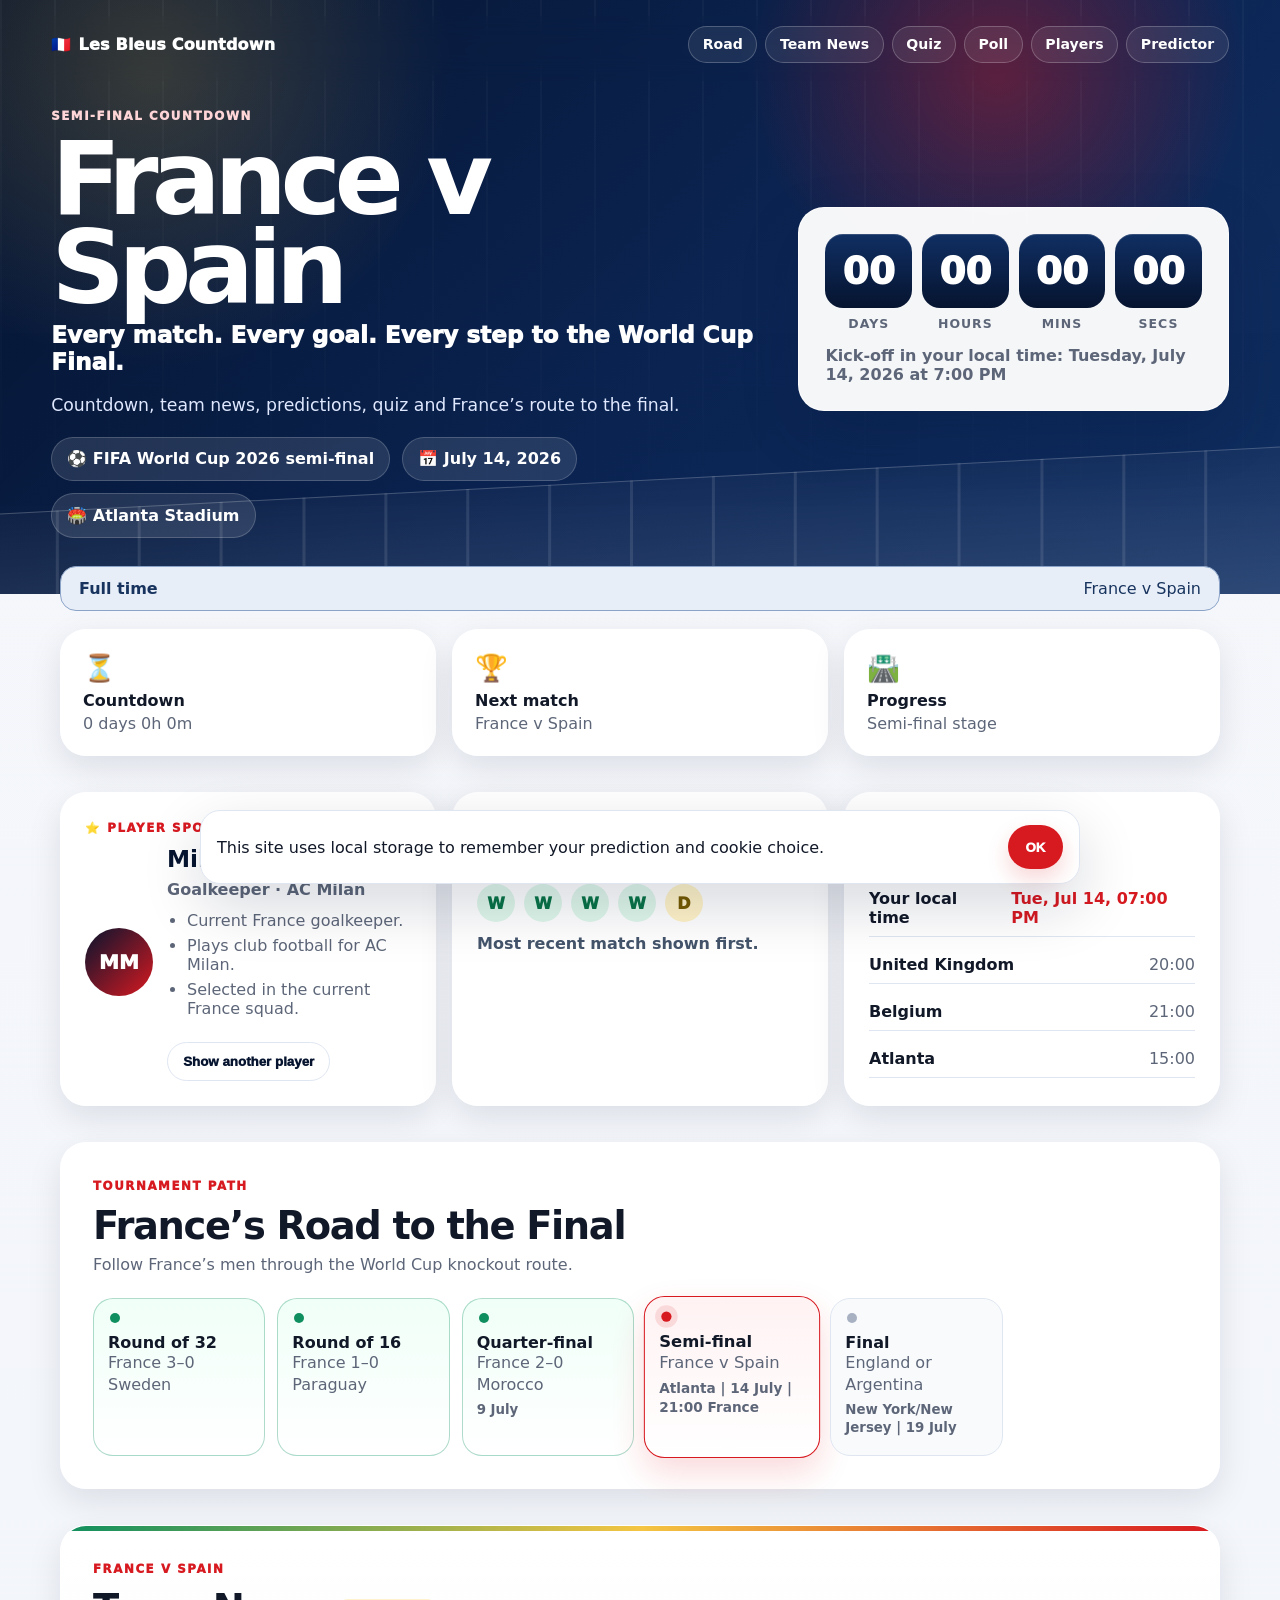
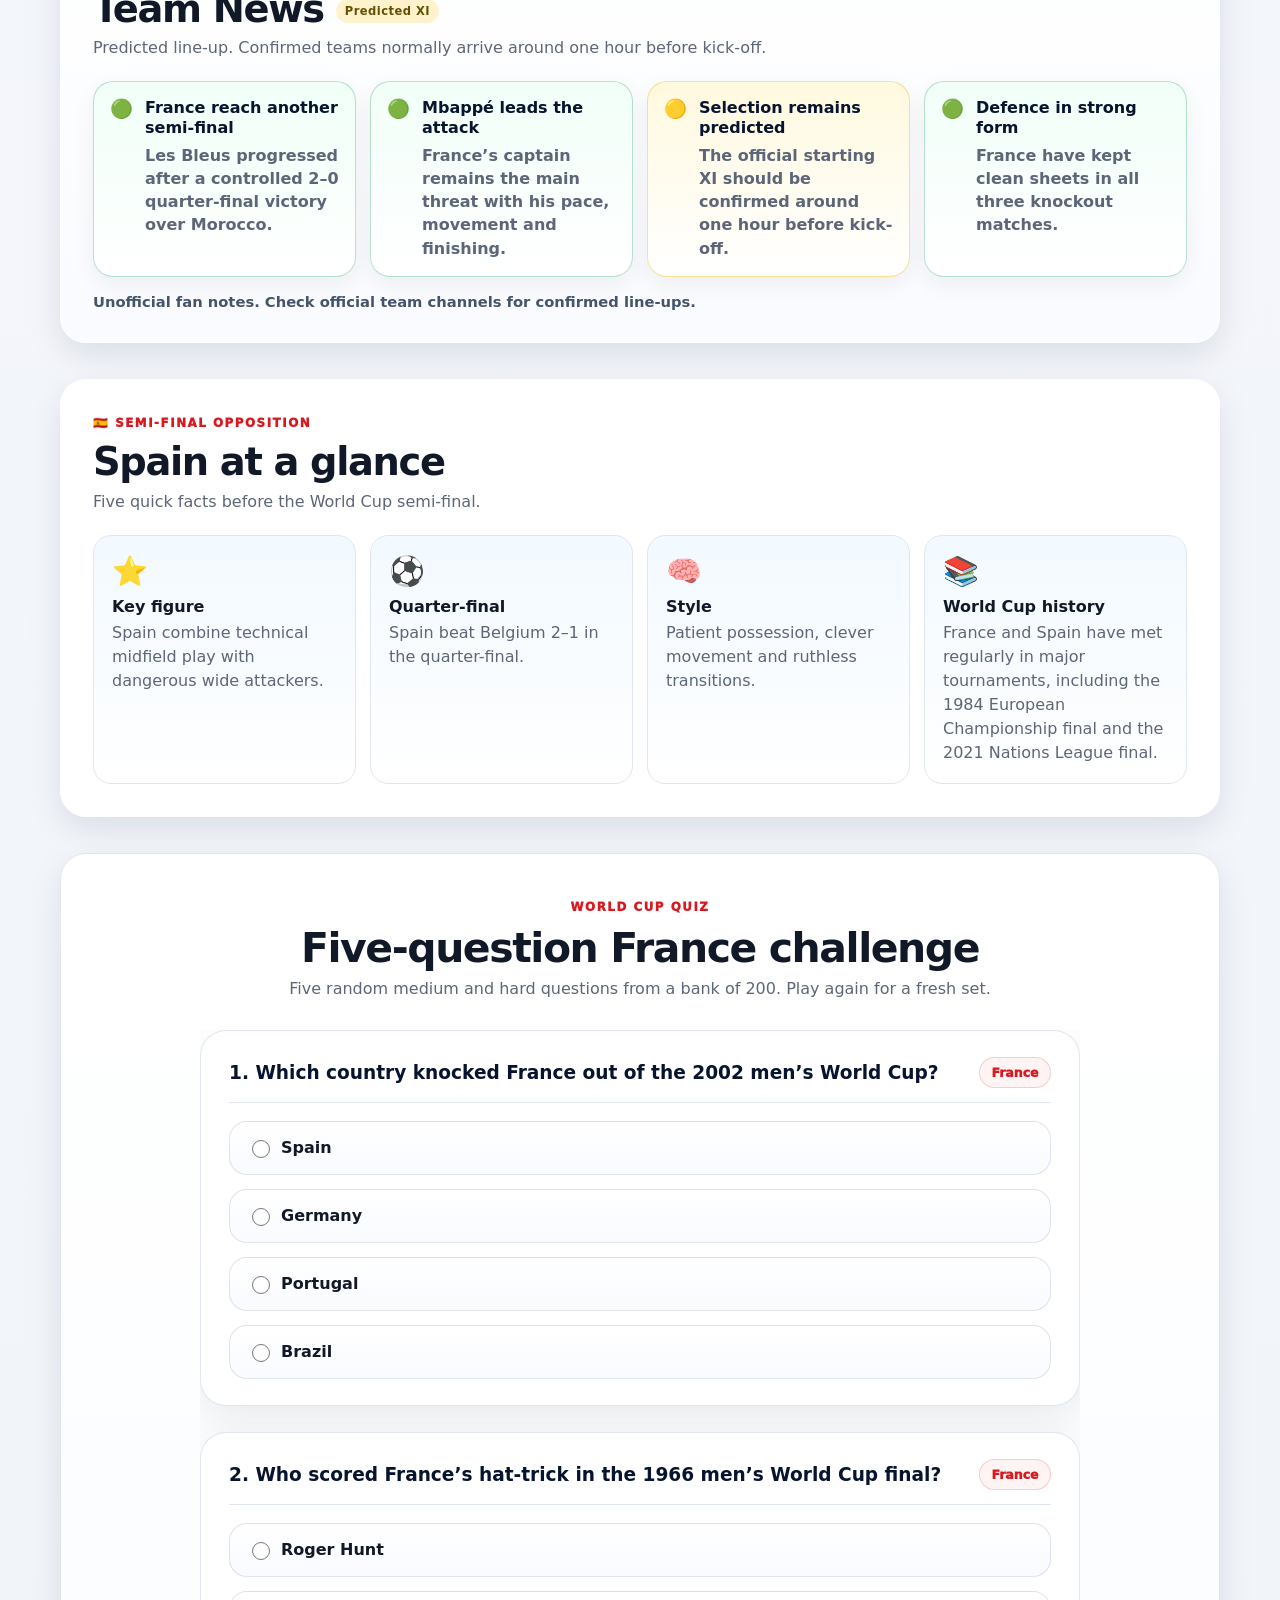
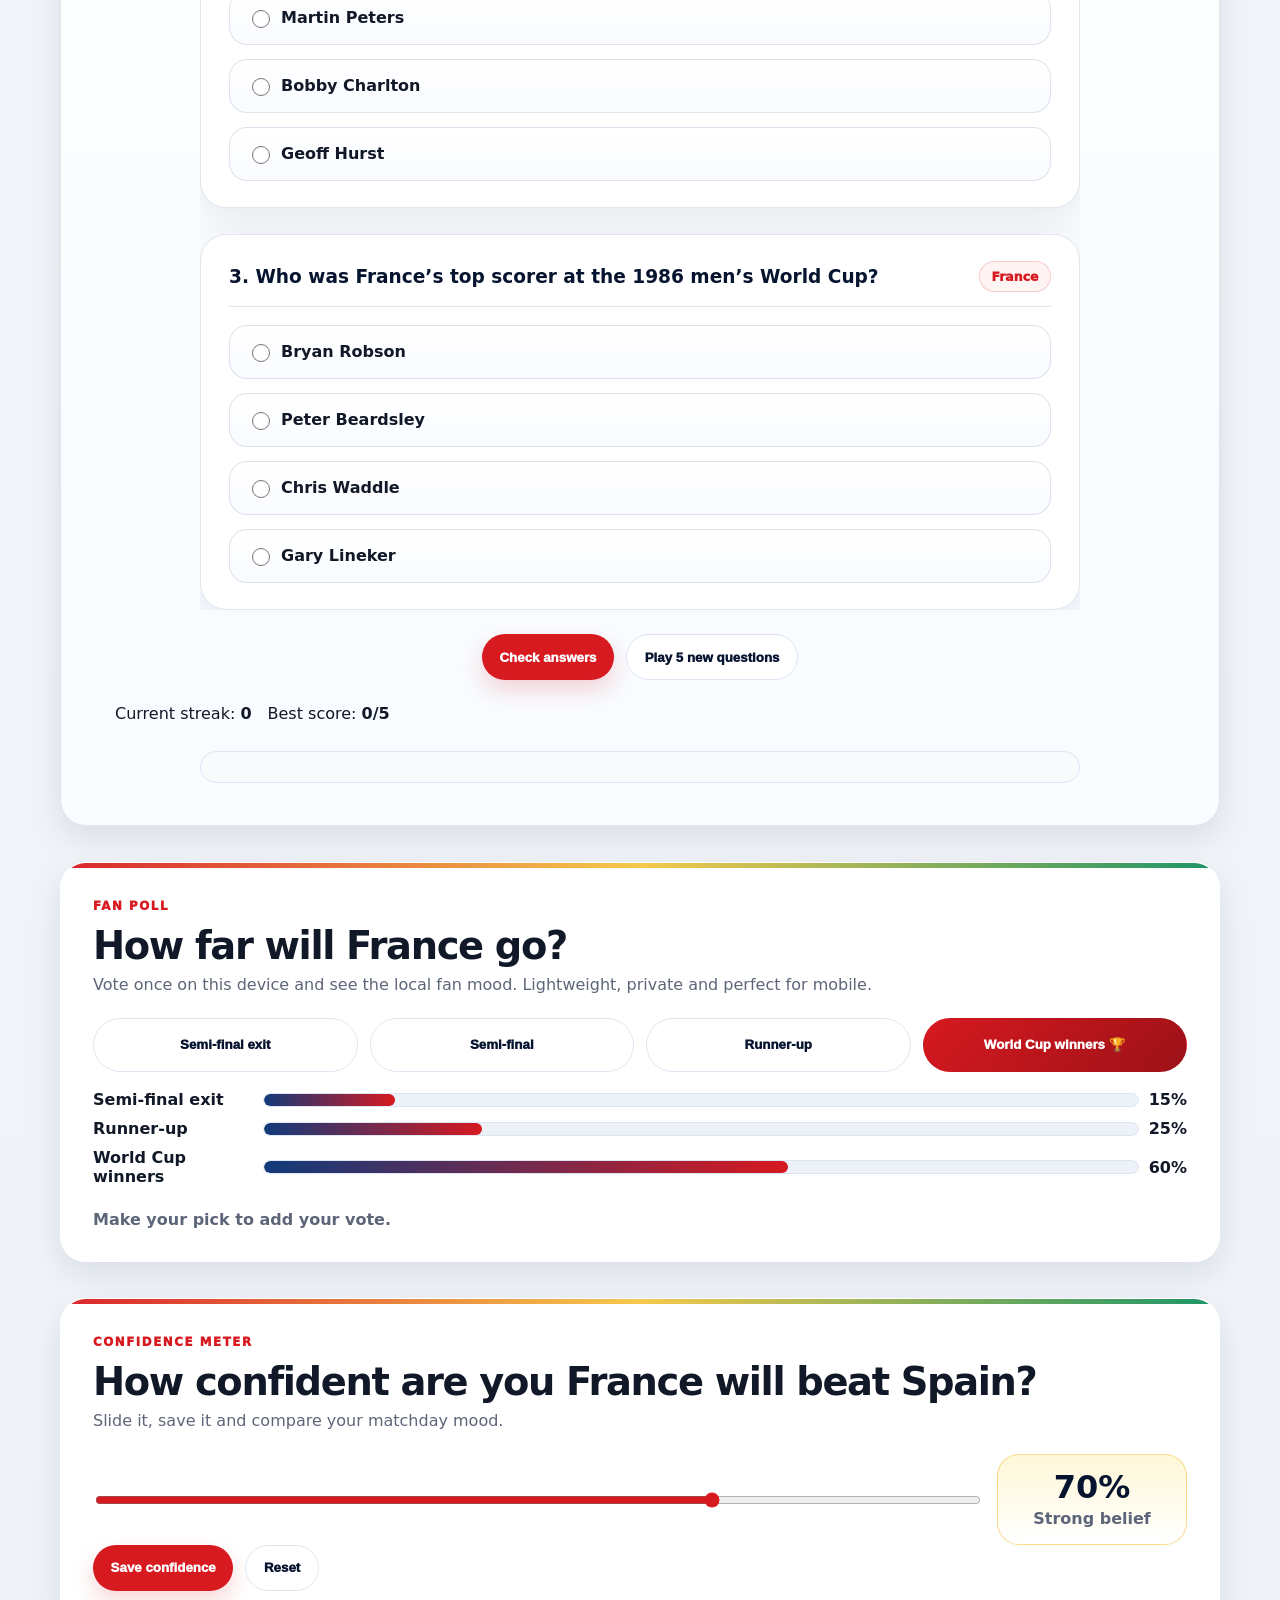
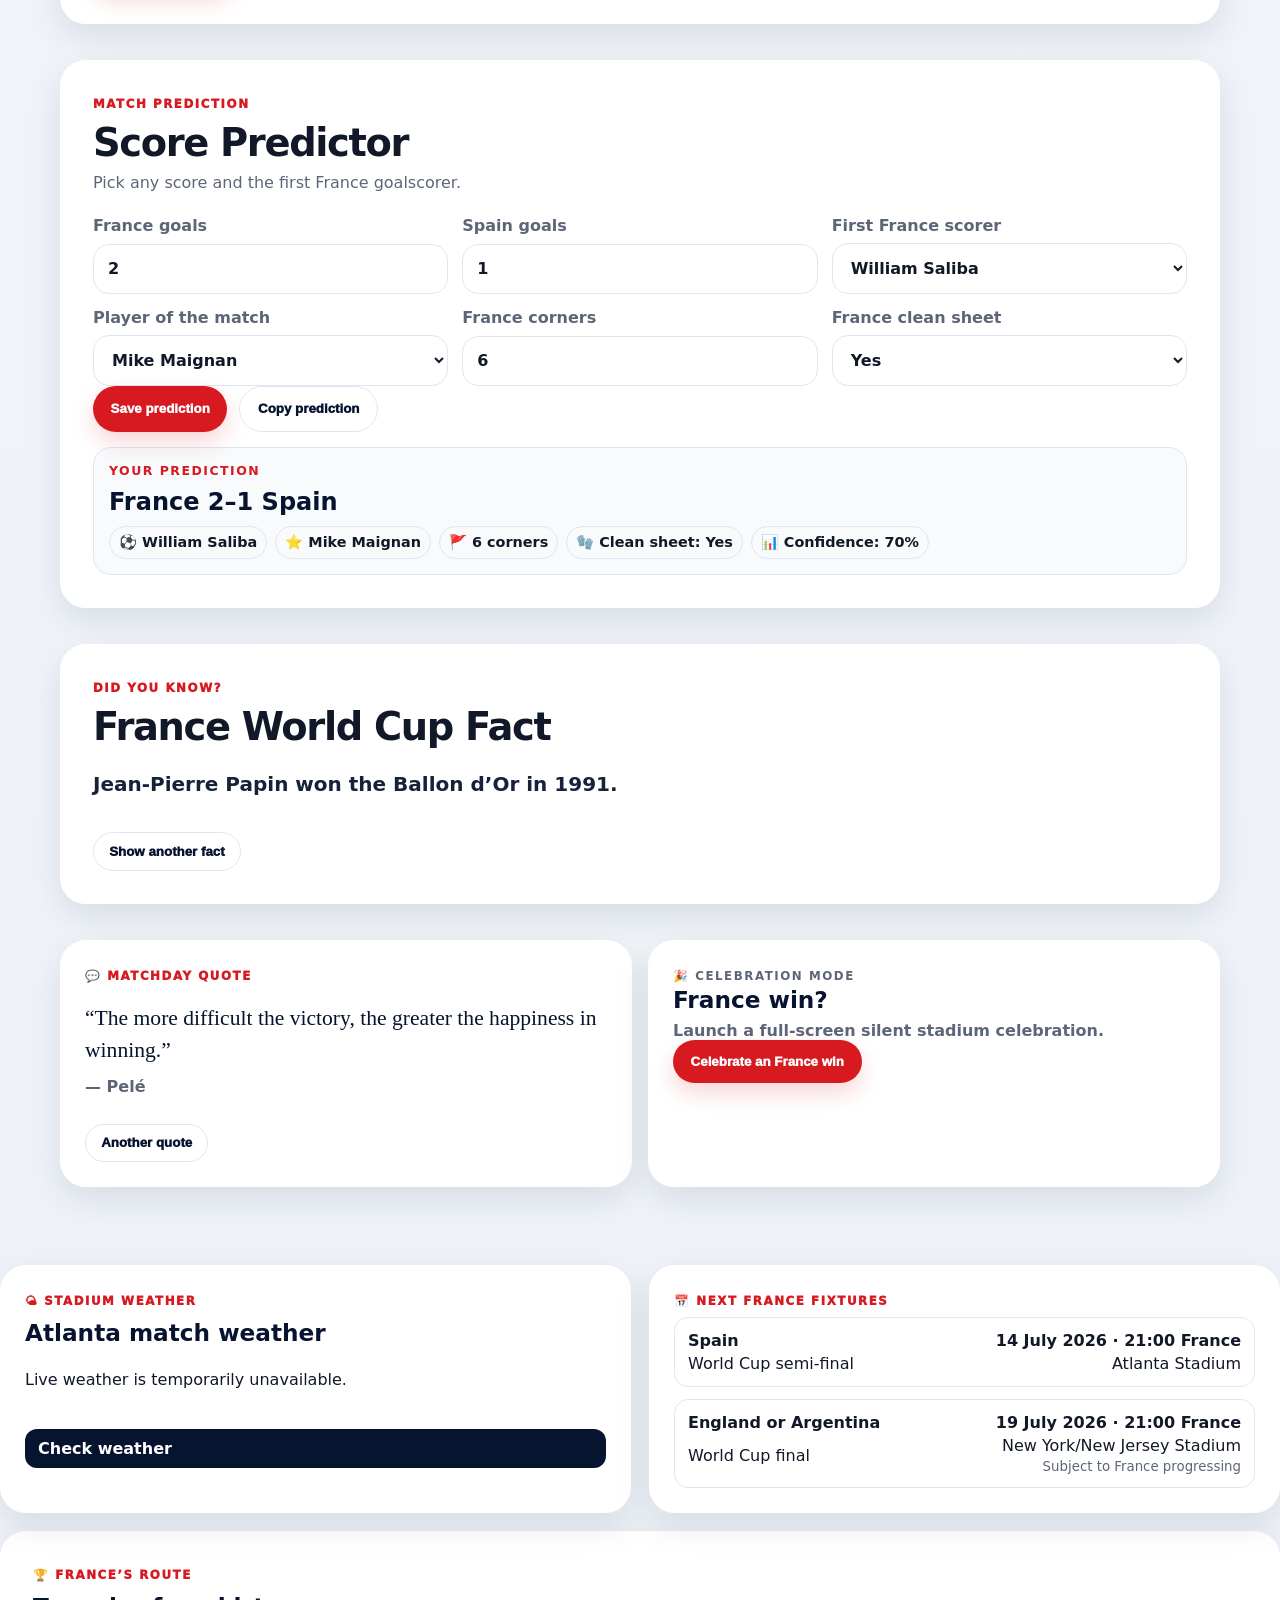
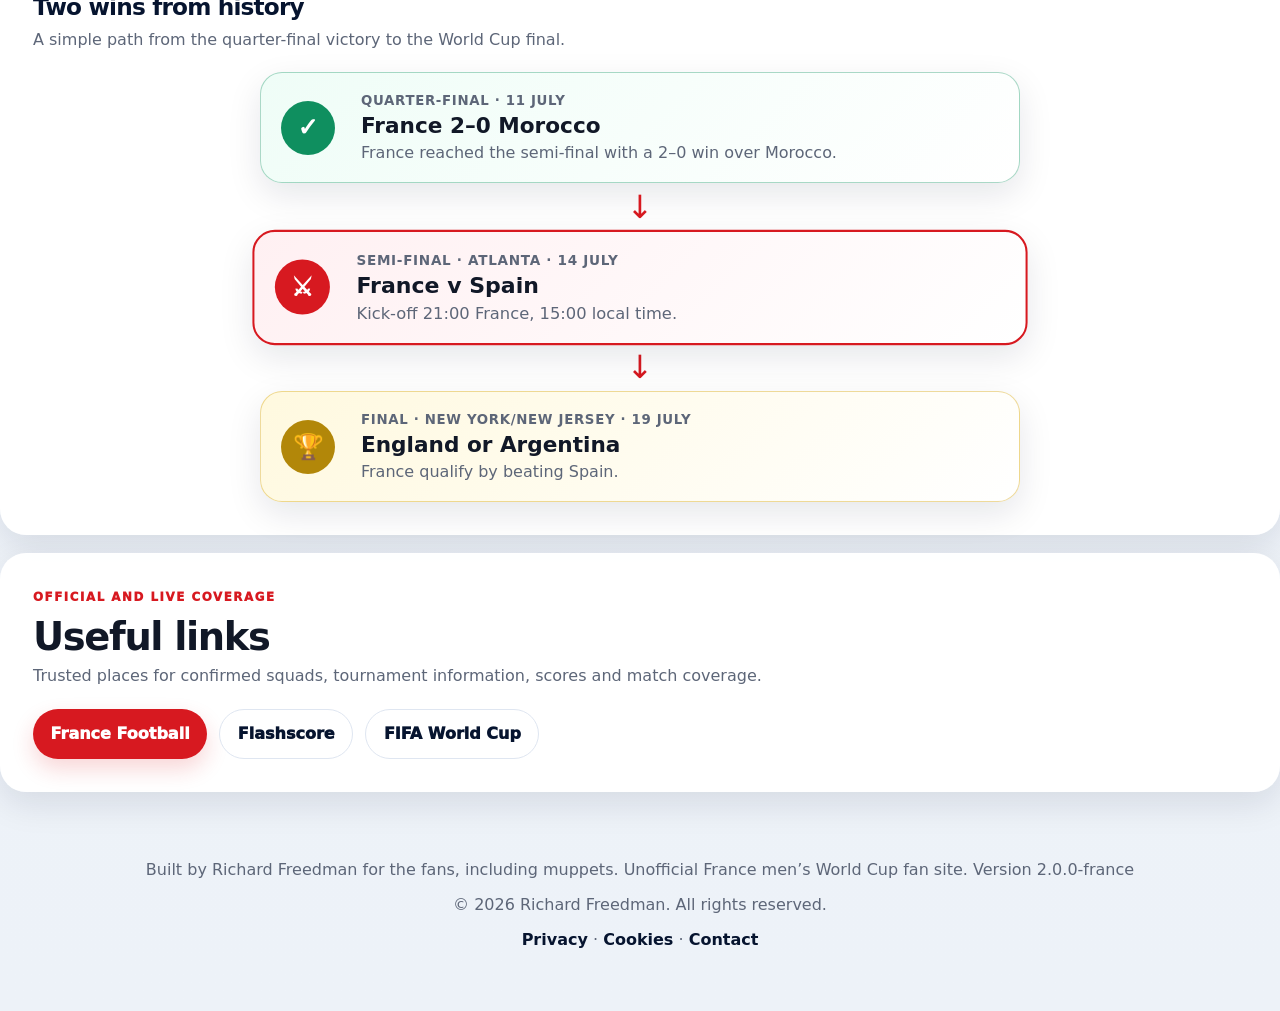
==== commit ced9037f: "Add files via upload" ====
--- a/index.html
+++ b/index.html
@@ -4,7 +4,7 @@
   <meta charset="utf-8" />
   <meta name="viewport" content="width=device-width, initial-scale=1, viewport-fit=cover" />
   <title>Les Bleus Countdown | France Men’s World Cup Match Centre</title>
-  <meta name="description" content="A fast France men’s World Cup match centre with countdown, road to the final, quiz and score predictor." />
+  <meta name="description" content="A fast France men’s World Cup match centre with countdown, road to the final, quiz, score predictor." />
   <meta name="theme-color" content="#07152f" />
   <meta property="og:title" content="Les Bleus Countdown" />
   <meta property="og:description" content="France v Spain semi-final countdown, quiz, predictor and route to the final." />
@@ -36,11 +36,11 @@
       <section class="hero-copy">
         <p class="eyebrow" id="heroStage">Semi-final countdown</p>
         <h1 id="heroMatch">France v Spain</h1>
-        <p class="motto">Chaque match. Chaque but. Every step to the World Cup Final.</p>
+        <p class="motto">Every match. Every goal. Every step to the World Cup Final.</p>
         <p class="lead">Countdown, team news, predictions, quiz and France’s route to the final.</p>
         <div class="meta-row" aria-label="Match information">
           <span id="metaCompetition">⚽ World Cup semi-final</span>
-          <span id="metaDate">📅 14 July 2026</span>
+          <span id="metaDate">📅 15 July 2026</span>
           <span id="metaVenue">🏟️ Atlanta</span>
         </div>
       </section>
@@ -62,7 +62,7 @@
     <section class="matchday-extras reveal" id="spotlight" aria-label="Matchday extras">
       <article class="mini-card spotlight-card">
         <p class="eyebrow">⭐ Player spotlight</p>
-        <div class="spotlight-player"><div class="player-initials" id="spotlightInitials">KM</div><div class="spotlight-copy"><h2 id="spotlightName">Kylian Mbappé</h2><p id="spotlightInfo">Captain and explosive forward.</p><ul id="spotlightFacts" class="spotlight-facts"></ul><button id="nextSpotlight" class="ghost small-btn">Show another player</button></div></div>
+        <div class="spotlight-player"><div class="player-initials" id="spotlightInitials">HK</div><div class="spotlight-copy"><h2 id="spotlightName">Harry Kane</h2><p id="spotlightInfo">Captain and centre-forward.</p><ul id="spotlightFacts" class="spotlight-facts"></ul><button id="nextSpotlight" class="ghost small-btn">Show another player</button></div></div>
       </article>
       <article class="mini-card">
         <p class="eyebrow">📈 Recent form</p><h2>France’s last five</h2>
@@ -71,7 +71,7 @@
       </article>
       <article class="mini-card">
         <p class="eyebrow">🕒 Kick-off times</p><h2>Match time</h2>
-        <div class="time-list"><span><b>Your local time</b><strong id="localTimeExtra">Detecting…</strong></span><span><b>France</b>21:00</span><span><b>Belgium</b>21:00</span><span><b>Atlanta</b>15:00</span></div>
+        <div class="time-list"><span><b>Your local time</b><strong id="localTimeExtra">Detecting…</strong></span><span><b>United Kingdom</b>20:00</span><span><b>Belgium</b>21:00</span><span><b>Atlanta</b>15:00</span></div>
       </article>
     </section>
 
@@ -89,10 +89,10 @@
     <section class="card opponent-card reveal" id="opponent">
       <div class="section-head"><p class="eyebrow">🇪🇸 Semi-final opposition</p><h2>Spain at a glance</h2><p>Five quick facts before the World Cup semi-final.</p></div>
       <div class="opponent-grid">
-        <article><span>⭐</span><b>Key figure</b><p>Spain’s technical midfield and wide players demand constant concentration.</p></article>
+        <article><span>⭐</span><b>Key figure</b><p>Spain combine technical midfield play with dangerous wide attackers.</p></article>
         <article><span>⚽</span><b>Quarter-final</b><p>Spain beat Belgium 2–1 in the quarter-final.</p></article>
-        <article><span>🧠</span><b>Style</b><p>Patient possession, aggressive pressing and quick combinations between the lines.</p></article>
-        <article><span>📚</span><b>World Cup history</b><p>France and Spain have a long competitive history across World Cups, European Championships and the Nations League.</p></article>
+        <article><span>🧠</span><b>Style</b><p>Patient possession, clever movement and ruthless transitions.</p></article>
+        <article><span>📚</span><b>World Cup history</b><p>France and Spain have met regularly in major tournaments, including the 1984 European Championship final and the 2021 Nations League final.</p></article>
       </div>
     </section>
 
@@ -141,7 +141,7 @@
 
     <section class="two-card-row reveal" aria-label="Fan extras">
       <article class="mini-card quote-card"><p class="eyebrow">💬 Matchday quote</p><blockquote id="matchQuote">“Football is nothing without fans.”</blockquote><p id="quoteAttribution" class="quote-attribution">— Matt Busby</p><button id="newQuote" class="ghost small-btn">Another quote</button></article>
-      <article class="mini-card celebration-mode"><p class="eyebrow">🎉 Celebration mode</p><h2>France win?</h2><p>Launch a full-screen silent stadium celebration.</p><button id="winConfetti">Celebrate a France win</button></article>
+      <article class="mini-card celebration-mode"><p class="eyebrow">🎉 Celebration mode</p><h2>France win?</h2><p>Launch a full-screen silent stadium celebration.</p><button id="winConfetti">Celebrate an France win</button></article>
     </section>
 
   </main>
@@ -164,19 +164,19 @@
       <article class="mini-card simple-route-card">
         <div class="section-head"><p class="eyebrow">🏆 France’s route</p><h2>Two wins from history</h2><p>A simple path from the quarter-final victory to the World Cup final.</p></div>
         <div class="simple-route">
-          <article class="route-stage done"><span class="route-icon">✓</span><div><small>Quarter-final · 11 July</small><b>France 2–0 Morocco</b><p>France controlled the quarter-final and kept a clean sheet.</p></div></article>
+          <article class="route-stage done"><span class="route-icon">✓</span><div><small>Quarter-final · 11 July</small><b>France 2–0 Morocco</b><p>France reached the semi-final with a 2–0 win over Morocco.</p></div></article>
           <div class="route-arrow">↓</div>
-          <article class="route-stage current"><span class="route-icon">⚔</span><div><small>Semi-final · Atlanta · 14 July</small><b>France v Spain</b><p>Kick-off 21:00 France/Belgium, 15:00 local time.</p></div></article>
+          <article class="route-stage current"><span class="route-icon">⚔</span><div><small>Semi-final · Atlanta · 14 July</small><b>France v Spain</b><p>Kick-off 21:00 France, 15:00 local time.</p></div></article>
           <div class="route-arrow">↓</div>
           <article class="route-stage future"><span class="route-icon">🏆</span><div><small>Final · New York/New Jersey · 19 July</small><b>England or Argentina</b><p>France qualify by beating Spain.</p></div></article>
         </div>
       </article>
     </section>
 
-    <section class="card links reveal useful-links-end"><div class="section-head"><p class="eyebrow">Official and live coverage</p><h2>Useful links</h2><p>Trusted places for confirmed squads, tournament information, scores and match coverage.</p></div><div class="cta-row"><a id="englandLink" href="https://www.fff.fr/equipe-nationale/equipe-de-france-a/" target="_blank" rel="noopener">France Football</a><a id="flashscoreLink" class="secondary" href="https://www.flashscore.com/football/" target="_blank" rel="noopener">Flashscore</a><a id="fifaLink" class="secondary" href="https://www.fifa.com/en/tournaments/mens/worldcup/canadamexicousa2026" target="_blank" rel="noopener">FIFA World Cup</a></div></section>
+    <section class="card links reveal useful-links-end"><div class="section-head"><p class="eyebrow">Official and live coverage</p><h2>Useful links</h2><p>Trusted places for confirmed squads, tournament information, scores and match coverage.</p></div><div class="cta-row"><a id="franceLink" href="https://www.francefootball.com/france/mens-senior-team" target="_blank" rel="noopener">France Football</a><a id="flashscoreLink" class="secondary" href="https://www.flashscore.com/football/" target="_blank" rel="noopener">Flashscore</a><a id="fifaLink" class="secondary" href="https://www.fifa.com/en/tournaments/mens/worldcup/canadamexicousa2026" target="_blank" rel="noopener">FIFA World Cup</a></div></section>
 
-  <footer><p>Built by Richard Freedman for the fans, including muppets. Unofficial France men’s World Cup fan site. <span id="versionText">France edition 1.0</span></p><p class="copyright">© 2026 Richard Freedman. All rights reserved.</p><p class="footer-links"><a href="privacy.html">Privacy</a> · <a href="cookies.html">Cookies</a> · <a href="contact.html">Contact</a></p></footer>
-  <div class="celebration" id="celebration" role="dialog" aria-modal="true" aria-labelledby="celebrationTitle"><div class="stadium-lights"></div><div class="flag flag-left">🇫🇷</div><div class="flag flag-right">🇫🇷</div><div class="fireworks" aria-hidden="true"><i></i><i></i><i></i><i></i></div><div class="celebration-card"><div class="crest-burst">🇫🇷</div><div class="big trophy-rise">🏆</div><h2 id="celebrationTitle">FRANCE WIN!</h2><p>Les Bleus march on.</p><div class="sparkle-row">✦ ✧ ✦ ✧ ✦</div><button id="closeCelebration">Close celebration</button></div></div>
+  <footer><p>Built by Richard Freedman for the fans, including muppets. Unofficial France men’s World Cup fan site. <span id="versionText">Version 1.0</span></p><p class="copyright">© 2026 Richard Freedman. All rights reserved.</p><p class="footer-links"><a href="privacy.html">Privacy</a> · <a href="cookies.html">Cookies</a> · <a href="contact.html">Contact</a></p></footer>
+  <div class="celebration" id="celebration" role="dialog" aria-modal="true" aria-labelledby="celebrationTitle"><div class="stadium-lights"></div><div class="flag flag-left">🇫🇷</div><div class="flag flag-right">🇫🇷</div><div class="fireworks" aria-hidden="true"><i></i><i></i><i></i><i></i></div><div class="celebration-card"><div class="crest-burst">🇫🇷</div><div class="big trophy-rise">🏆</div><h2 id="celebrationTitle">FRANCE WIN!</h2><p>Les Bleus roar on.</p><div class="sparkle-row">✦ ✧ ✦ ✧ ✦</div><button id="closeCelebration">Close celebration</button></div></div>
   <div class="cookie" id="cookie"><span>This site uses local storage to remember your prediction and cookie choice.</span><button id="acceptCookie">OK</button></div>
   <script>window.addEventListener('load',()=>setTimeout(()=>document.getElementById('loader')?.classList.add('hide'),1200));setTimeout(()=>document.getElementById('loader')?.classList.add('hide'),5000);</script>
   <script src="config.js"></script>
--- a/style.css
+++ b/style.css
@@ -72,6 +72,3 @@
 
 /* Version 1.7 semi-final refresh */
 .opponent-grid{display:grid;grid-template-columns:repeat(4,1fr);gap:14px}.opponent-grid article{padding:18px;border:1px solid var(--line);border-radius:18px;background:linear-gradient(180deg,#f2f9ff,#fff)}.opponent-grid span{font-size:1.8rem}.opponent-grid b{display:block;margin:.55rem 0 .35rem}.opponent-grid p{margin:0;color:var(--muted);line-height:1.5}.simple-route-card{padding:clamp(20px,3vw,32px);margin:18px 0}.simple-route{max-width:760px;margin:auto;display:grid;justify-items:stretch}.route-stage{display:grid;grid-template-columns:64px 1fr;gap:16px;align-items:center;padding:20px;border-radius:22px;border:1px solid var(--line);background:var(--card);box-shadow:var(--soft)}.route-stage.done{border-color:rgba(15,143,95,.35);background:linear-gradient(135deg,#effdf7,#fff)}.route-stage.current{border:2px solid var(--red);background:linear-gradient(135deg,#fff0f2,#fff);transform:scale(1.02)}.route-stage.future{background:linear-gradient(135deg,#fff9df,#fff);border-color:rgba(215,167,22,.42)}.route-icon{width:54px;height:54px;border-radius:50%;display:grid;place-items:center;font-size:1.55rem;font-weight:950;background:var(--navy);color:#fff}.done .route-icon{background:var(--green)}.current .route-icon{background:var(--red)}.future .route-icon{background:#b28709}.route-stage small{display:block;color:var(--muted);font-weight:850;text-transform:uppercase;letter-spacing:.05em}.route-stage b{display:block;font-size:1.35rem;margin:.3rem 0}.route-stage p{margin:0;color:var(--muted)}.route-arrow{text-align:center;font-size:2rem;color:var(--red);line-height:1;padding:8px}.time-list span strong{color:var(--red)}[data-theme="dark"] .opponent-grid article,[data-theme="dark"] .route-stage{background:#102544}.map-section{display:none!important}@media(max-width:850px){.opponent-grid{grid-template-columns:1fr 1fr}}@media(max-width:560px){.opponent-grid{grid-template-columns:1fr}.route-stage{grid-template-columns:48px 1fr;padding:16px}.route-icon{width:44px;height:44px}.route-stage.current{transform:none}}
-
-/* France edition accents */
-:root{--accent:#ef4135;--accent-2:#0055a4;} .hero{background:linear-gradient(135deg,#07152f 0%,#0055a4 62%,#ef4135 140%)} .brand{color:#fff}.eyebrow{color:#ef4135}.poll-option.winner,button{border-color:#0055a4}
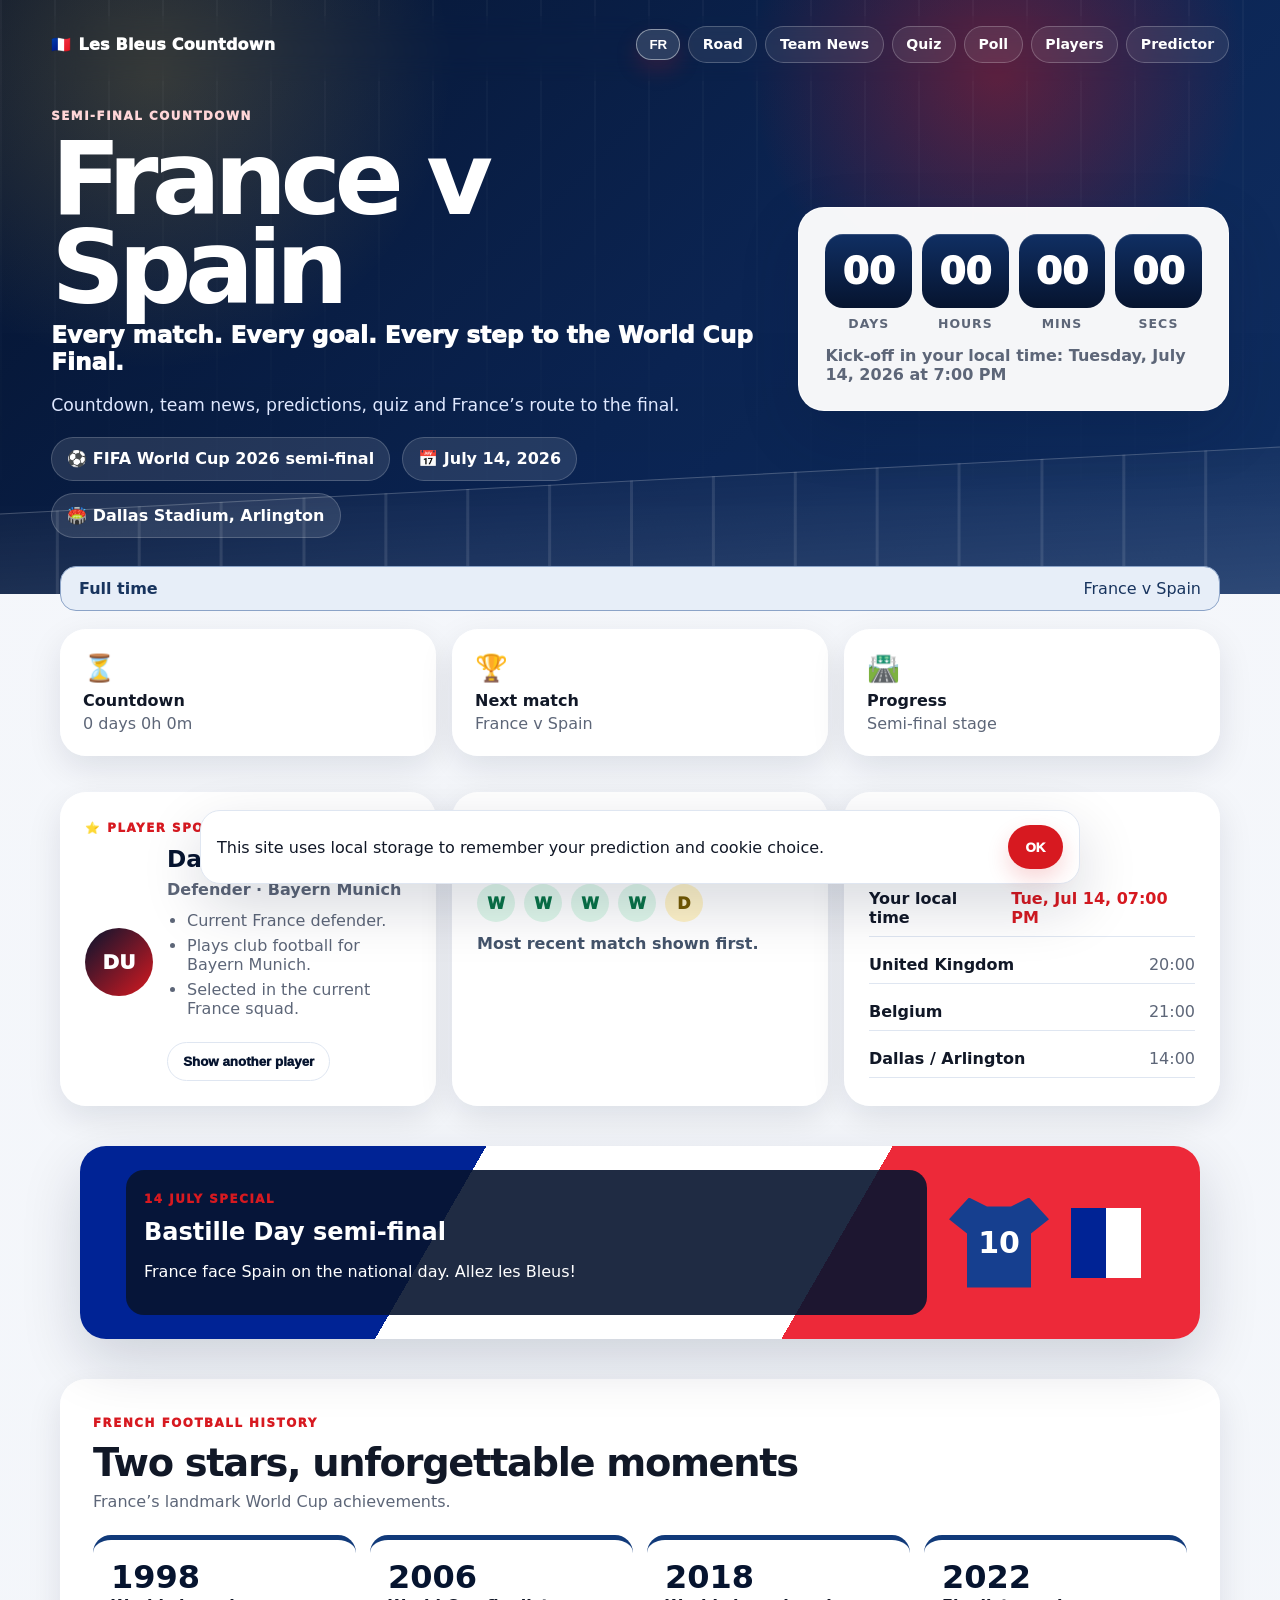
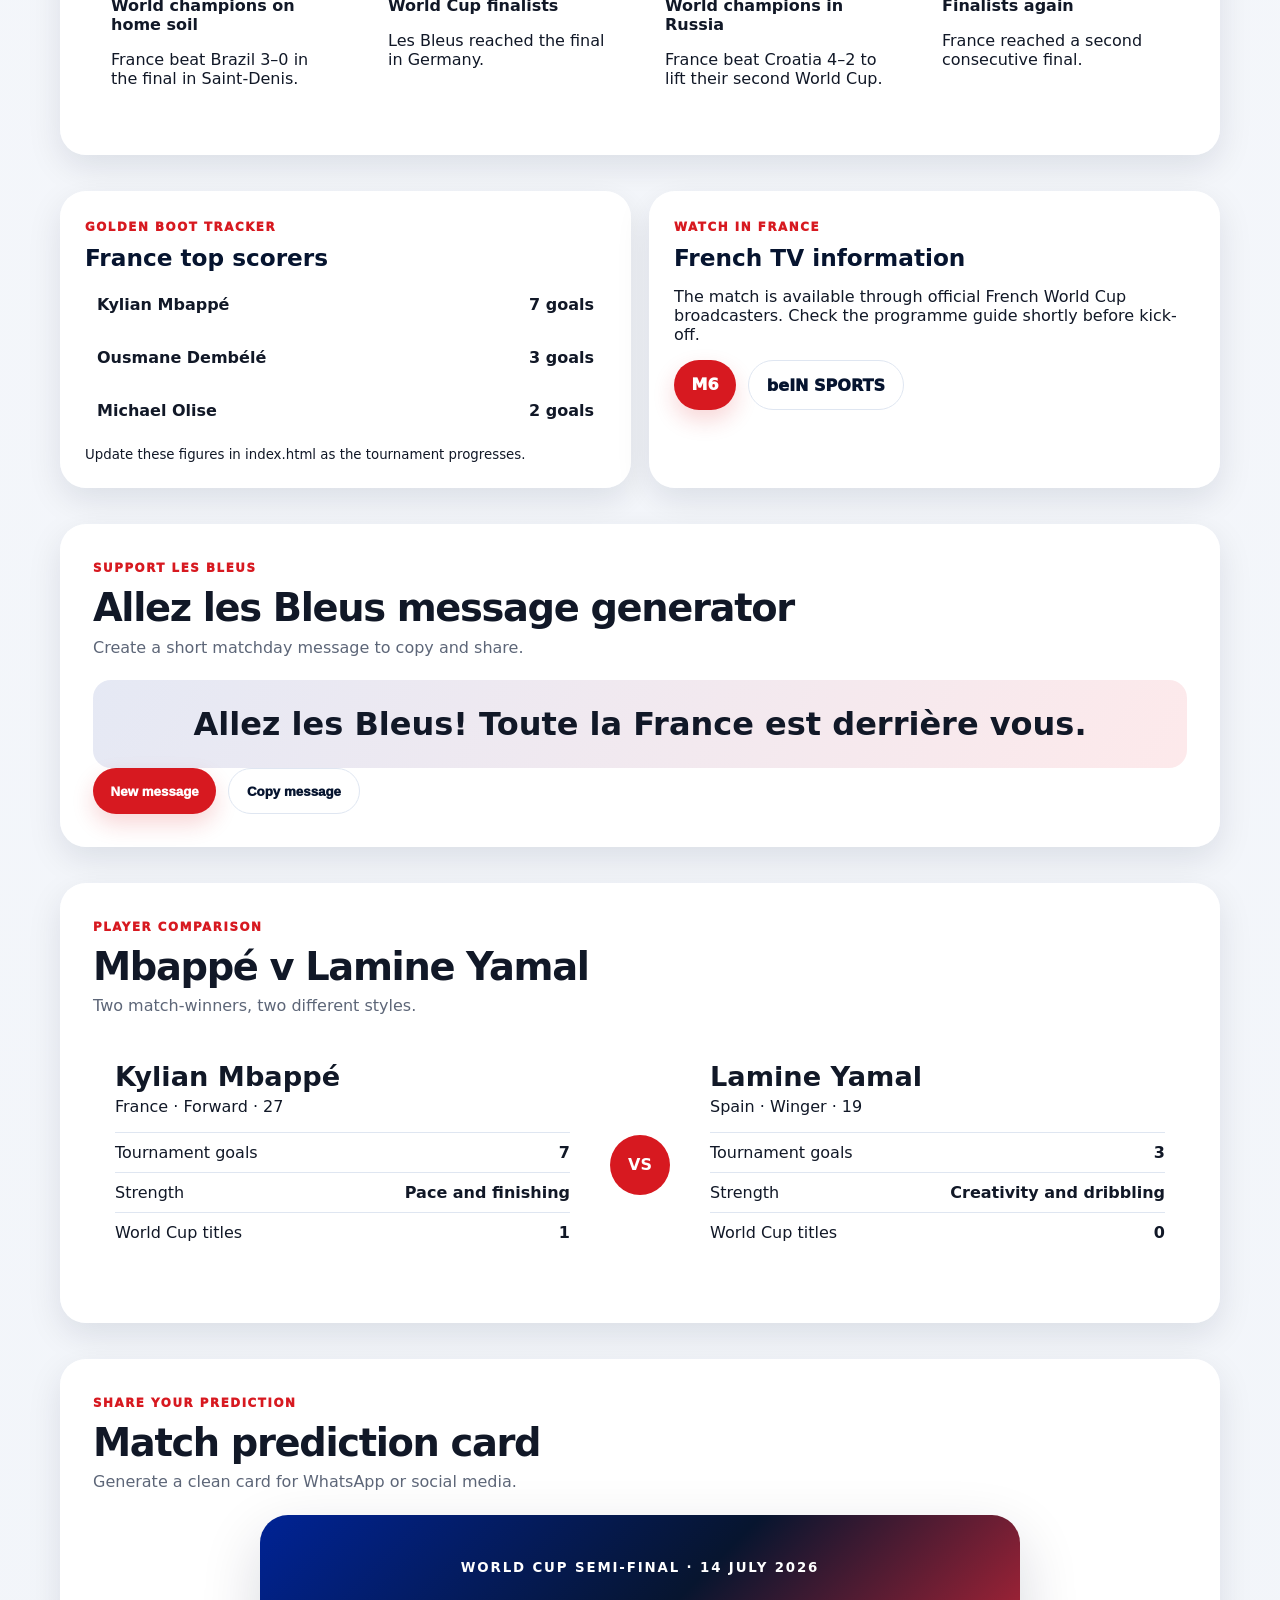
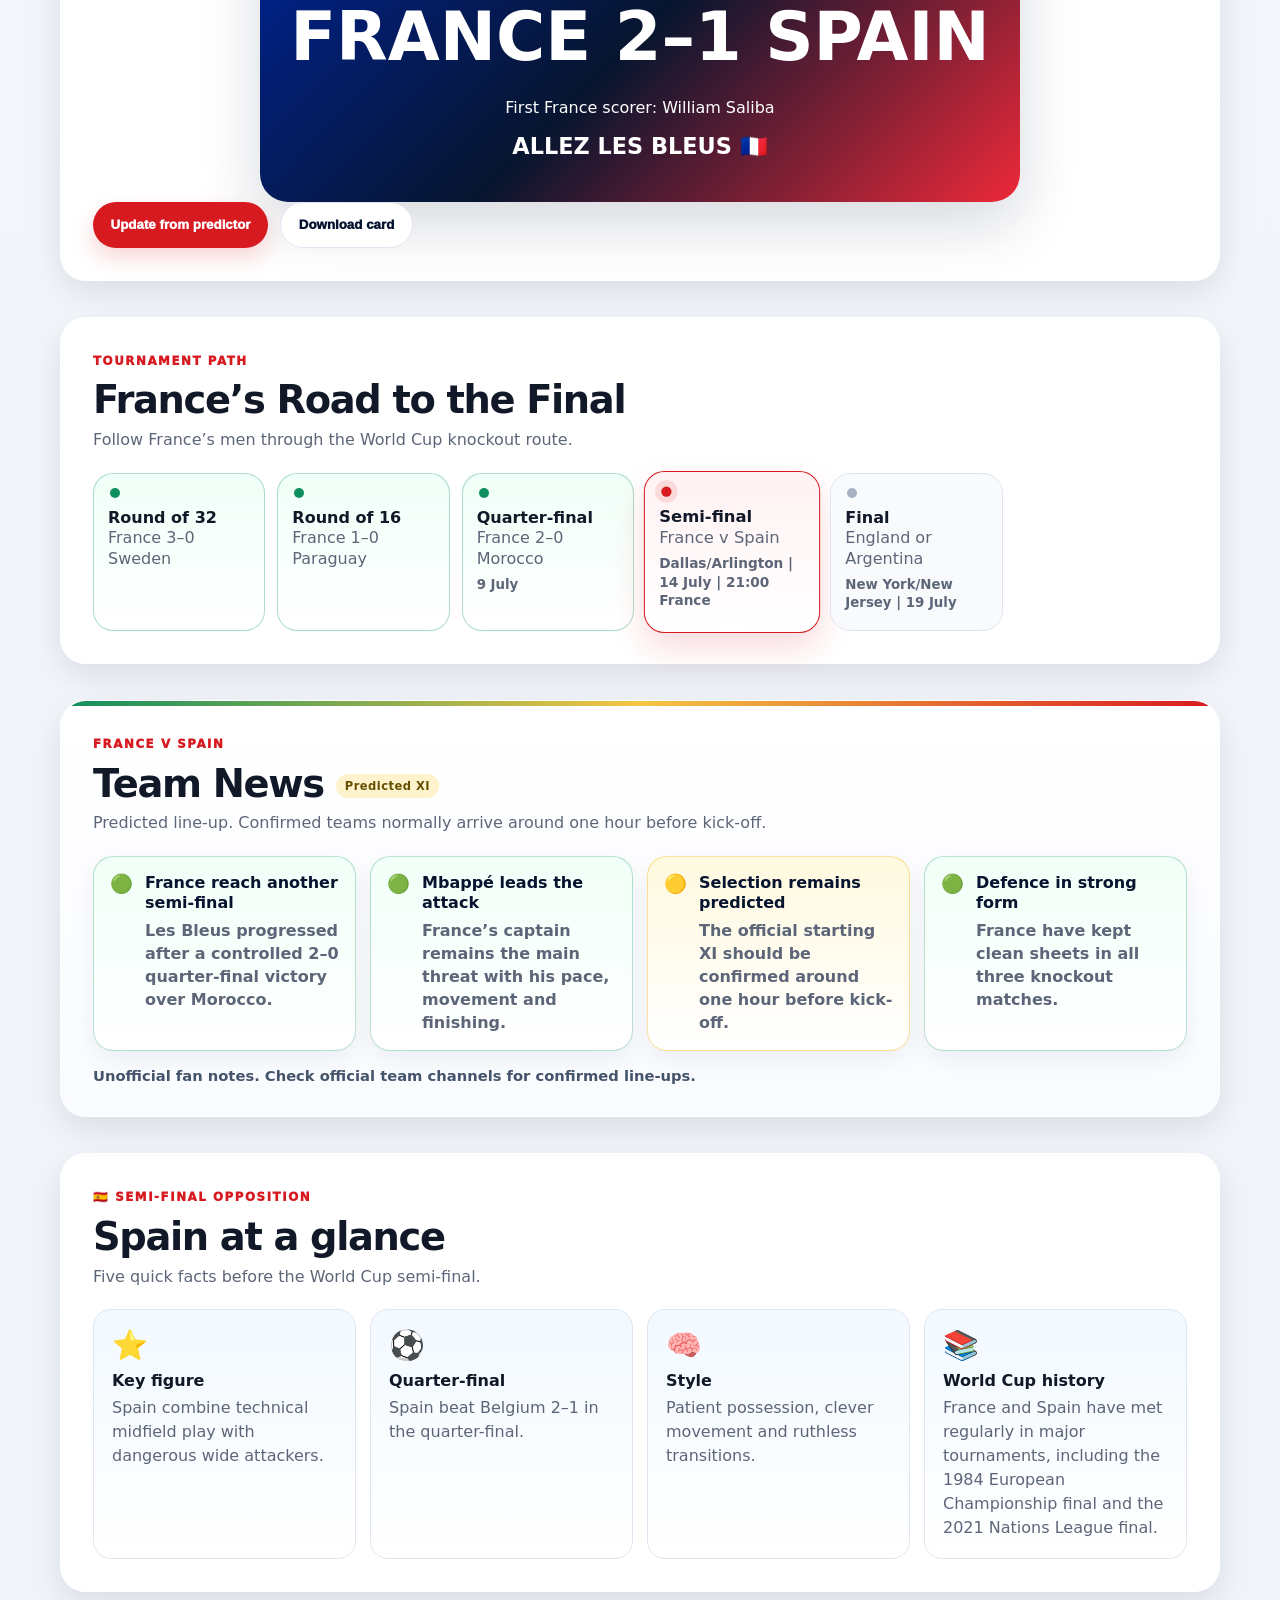
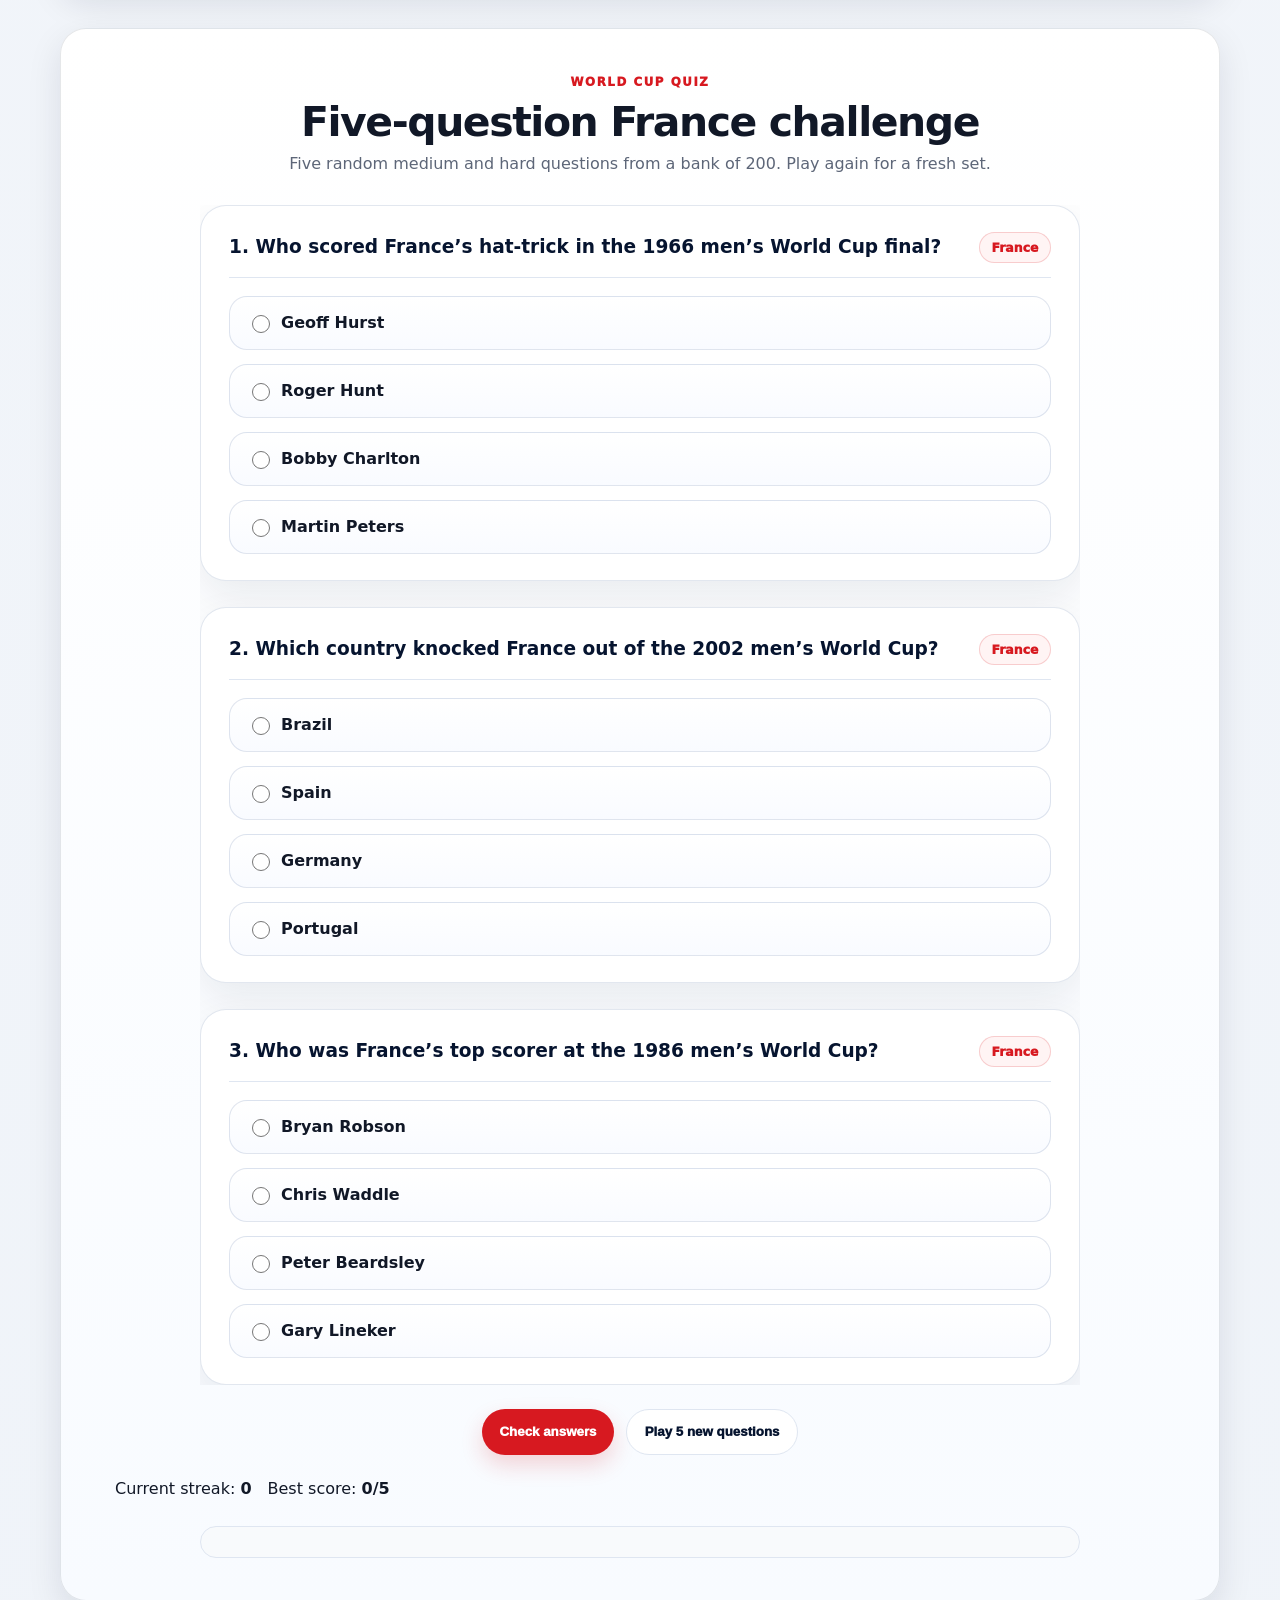
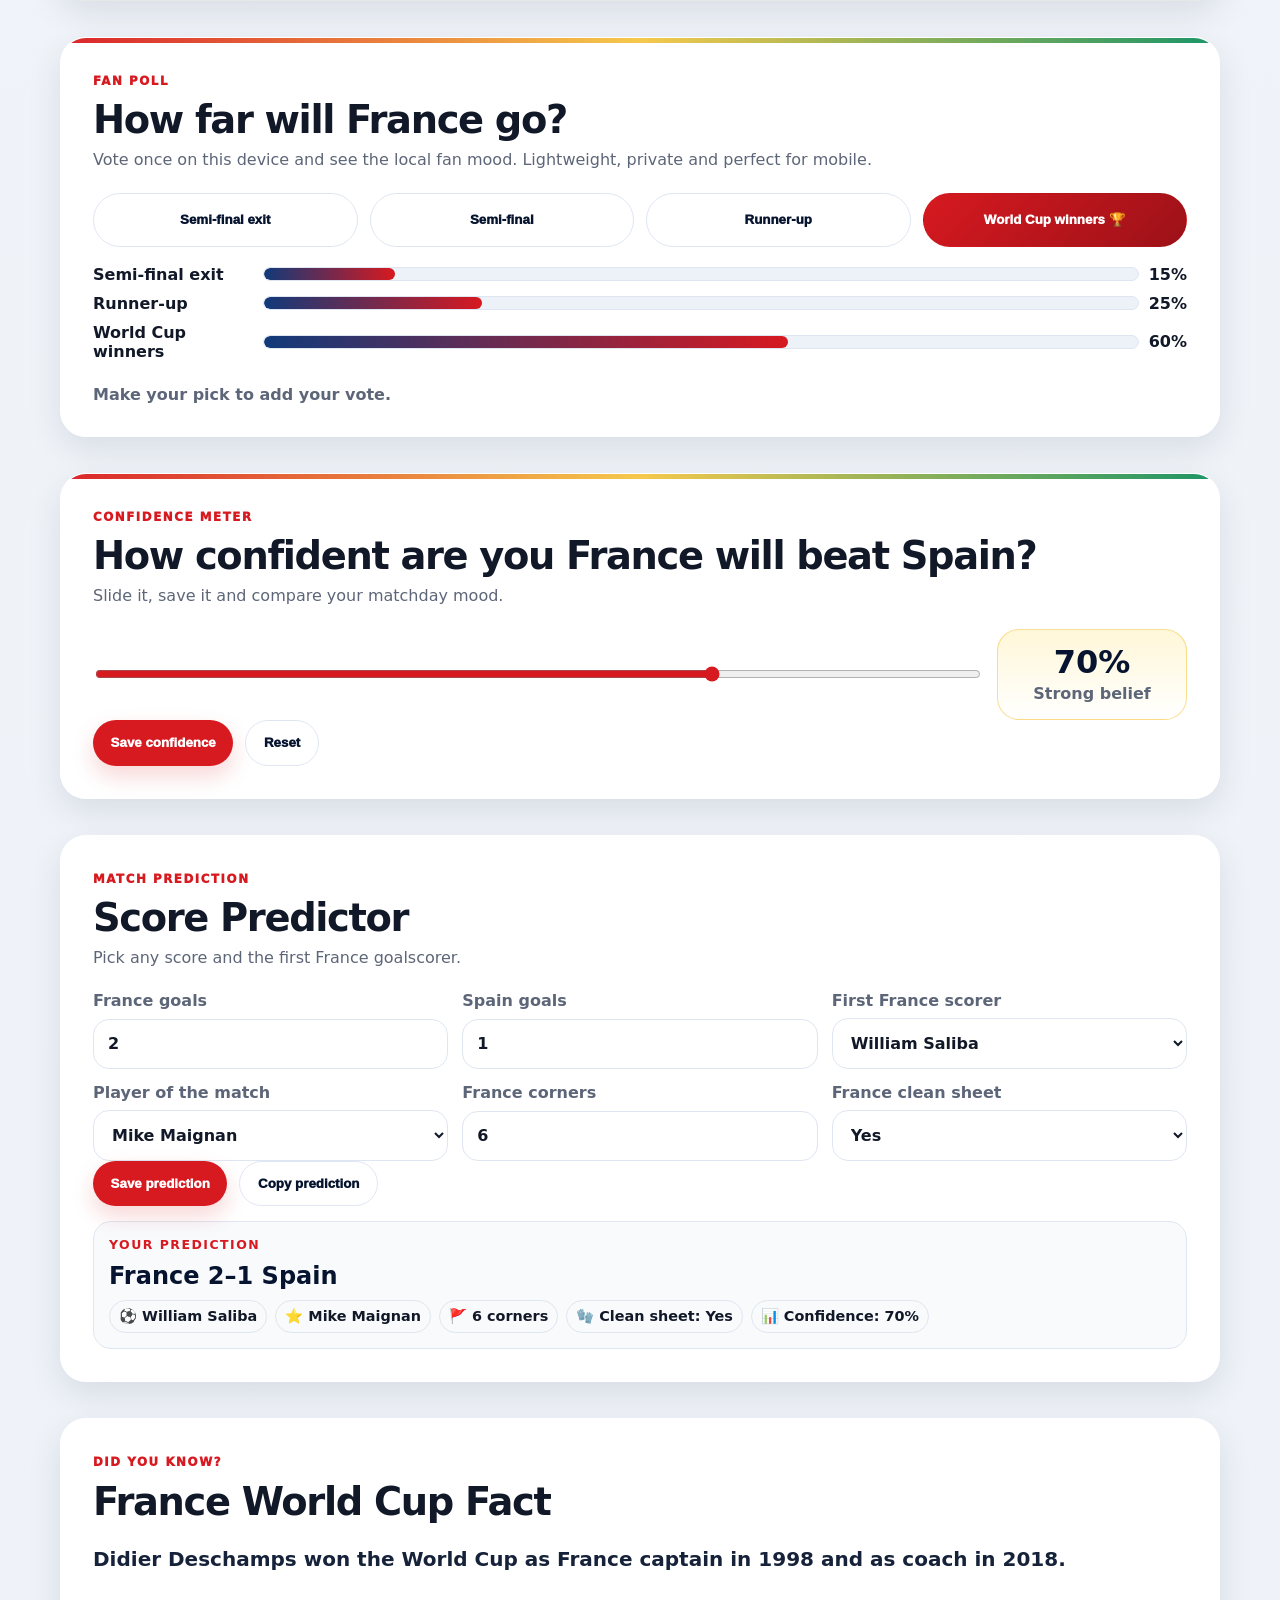
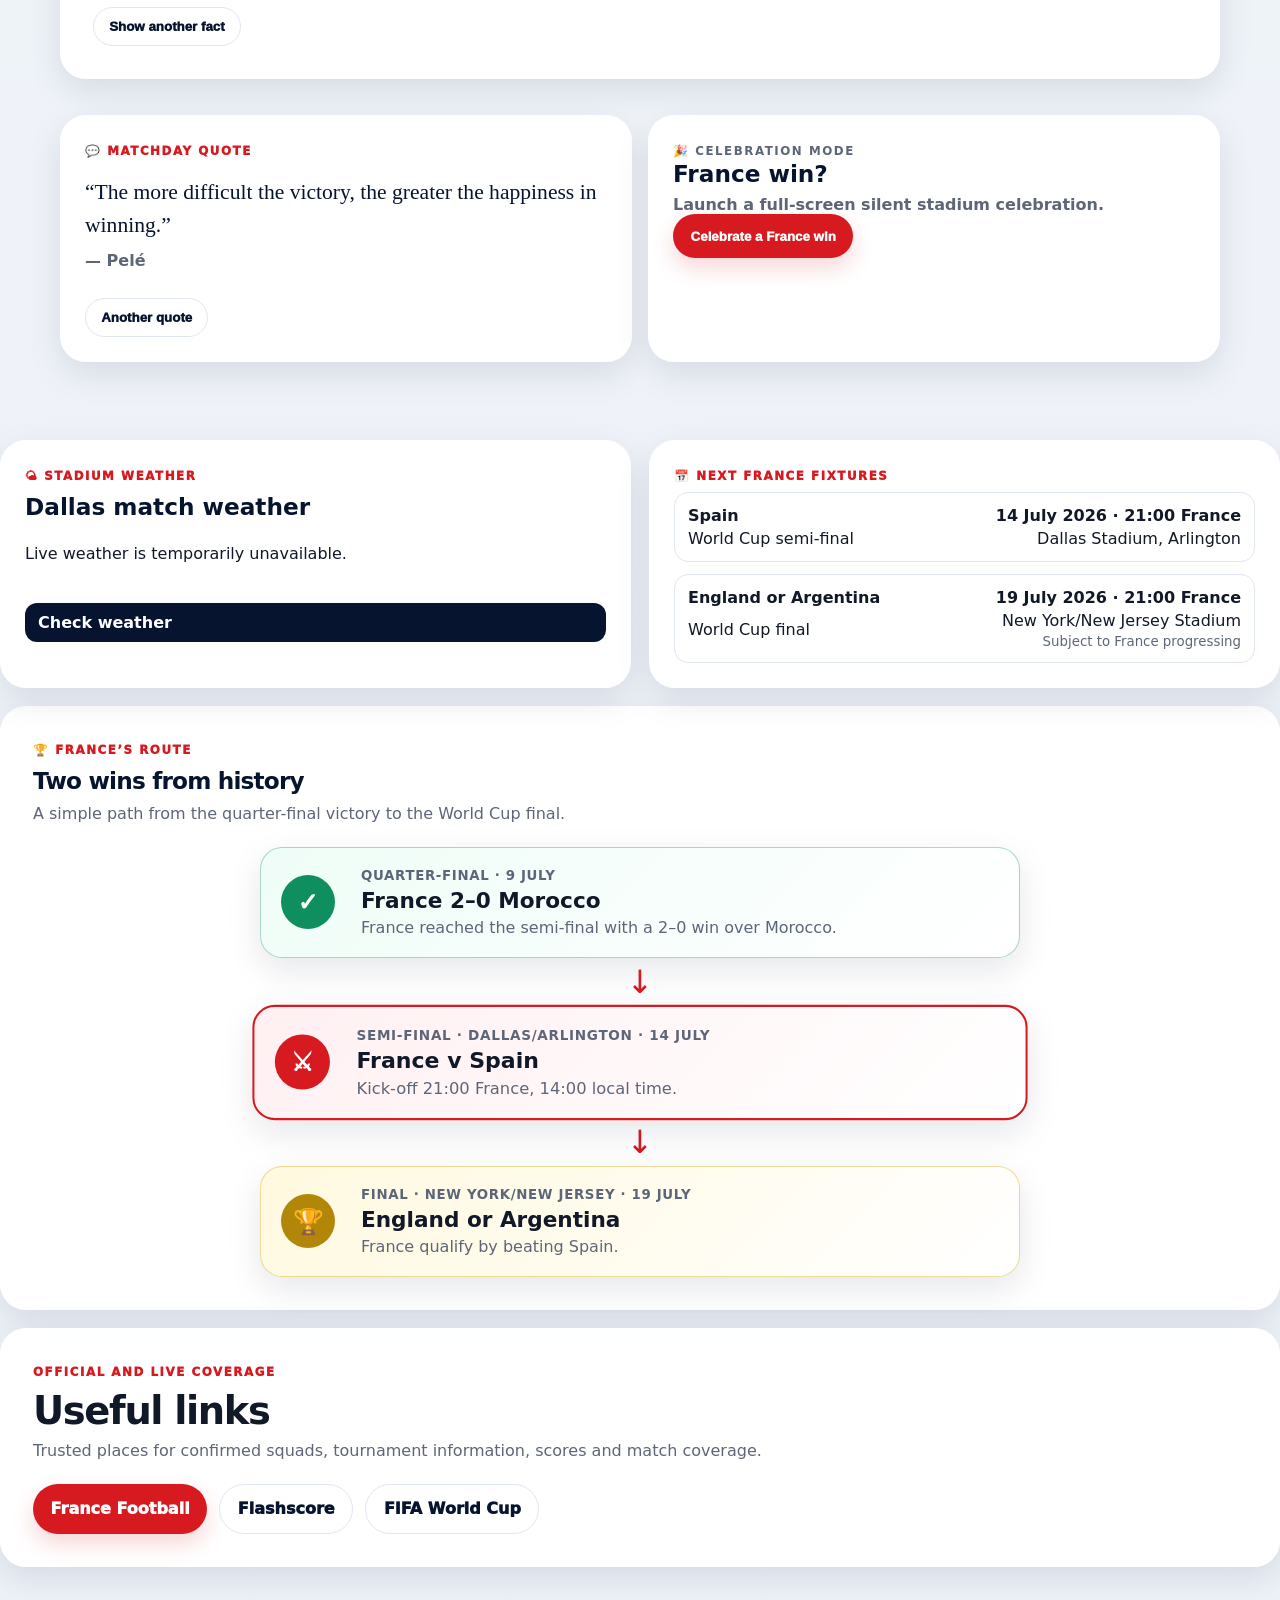
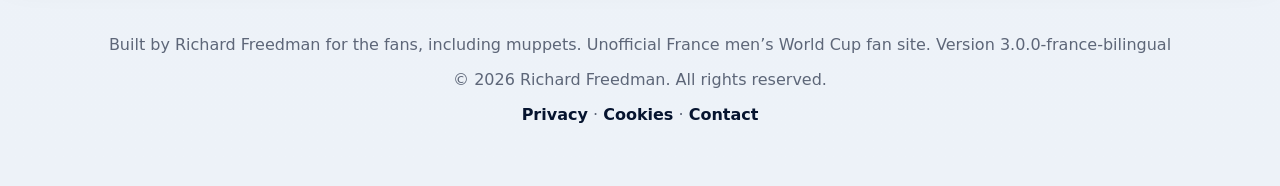
==== commit ee046f62: "Add files via upload" ====
--- a/index.html
+++ b/index.html
@@ -23,7 +23,7 @@
     <nav class="topbar" aria-label="Main navigation">
       <a class="brand" href="#top">🇫🇷 <span>Les Bleus Countdown</span></a>
       <button class="menu-toggle" id="menuToggle" aria-expanded="false" aria-controls="navLinks">Menu</button>
-      <div class="nav-links" id="navLinks">
+      <div class="nav-links" id="navLinks"><button id="languageToggle" class="language-toggle" type="button" aria-label="Switch language">FR</button>
         <a href="#road">Road</a>
         <a href="#team-news">Team News</a>
         <a href="#quiz">Quiz</a>
@@ -40,8 +40,8 @@
         <p class="lead">Countdown, team news, predictions, quiz and France’s route to the final.</p>
         <div class="meta-row" aria-label="Match information">
           <span id="metaCompetition">⚽ World Cup semi-final</span>
-          <span id="metaDate">📅 15 July 2026</span>
-          <span id="metaVenue">🏟️ Atlanta</span>
+          <span id="metaDate">📅 14 July 2026</span>
+          <span id="metaVenue">🏟️ Dallas Stadium, Arlington</span>
         </div>
       </section>
       <aside class="countdown-card" aria-label="Countdown to kick-off">
@@ -71,9 +71,22 @@
       </article>
       <article class="mini-card">
         <p class="eyebrow">🕒 Kick-off times</p><h2>Match time</h2>
-        <div class="time-list"><span><b>Your local time</b><strong id="localTimeExtra">Detecting…</strong></span><span><b>United Kingdom</b>20:00</span><span><b>Belgium</b>21:00</span><span><b>Atlanta</b>15:00</span></div>
-      </article>
-    </section>
+        <div class="time-list"><span><b>Your local time</b><strong id="localTimeExtra">Detecting…</strong></span><span><b>United Kingdom</b>20:00</span><span><b>Belgium</b>21:00</span><span><b>Dallas / Arlington</b>14:00</span></div>
+      </article>
+    </section>
+
+
+    <section class="bastille-banner reveal" id="bastille"><span class="tricolour-ribbon" aria-hidden="true"></span><div><p class="eyebrow">14 July special</p><h2>Bastille Day semi-final</h2><p>France face Spain on the national day. Allez les Bleus!</p></div><div class="animated-shirt" aria-label="Animated France shirt"><span>10</span></div><div class="waving-flag" aria-label="Animated French flag"><i></i><i></i><i></i></div></section>
+
+    <section class="card reveal" id="history"><div class="section-head"><p class="eyebrow">French football history</p><h2>Two stars, unforgettable moments</h2><p>France’s landmark World Cup achievements.</p></div><div class="history-timeline"><article><b>1998</b><span>World champions on home soil</span><p>France beat Brazil 3–0 in the final in Saint-Denis.</p></article><article><b>2006</b><span>World Cup finalists</span><p>Les Bleus reached the final in Germany.</p></article><article><b>2018</b><span>World champions in Russia</span><p>France beat Croatia 4–2 to lift their second World Cup.</p></article><article><b>2022</b><span>Finalists again</span><p>France reached a second consecutive final.</p></article></div></section>
+
+    <section class="feature-grid reveal" id="scorers-tv"><article class="mini-card"><p class="eyebrow">Golden Boot tracker</p><h2>France top scorers</h2><div class="scorer-table"><span><b>Kylian Mbappé</b><strong>7 goals</strong></span><span><b>Ousmane Dembélé</b><strong>3 goals</strong></span><span><b>Michael Olise</b><strong>2 goals</strong></span></div><small>Update these figures in index.html as the tournament progresses.</small></article><article class="mini-card"><p class="eyebrow">Watch in France</p><h2>French TV information</h2><p>The match is available through official French World Cup broadcasters. Check the programme guide shortly before kick-off.</p><div class="cta-row"><a href="https://www.m6.fr/" target="_blank" rel="noopener">M6</a><a class="secondary" href="https://www.beinsports.com/fr-fr" target="_blank" rel="noopener">beIN SPORTS</a></div></article></section>
+
+    <section class="card reveal" id="fan-message"><div class="section-head"><p class="eyebrow">Support Les Bleus</p><h2>Allez les Bleus message generator</h2><p>Create a short matchday message to copy and share.</p></div><div id="fanMessage" class="generated-message">Allez les Bleus! Toute la France est derrière vous.</div><div class="button-row"><button id="generateMessage">New message</button><button id="copyMessage" class="ghost">Copy message</button></div></section>
+
+    <section class="card reveal" id="comparison"><div class="section-head"><p class="eyebrow">Player comparison</p><h2>Mbappé v Lamine Yamal</h2><p>Two match-winners, two different styles.</p></div><div class="comparison-grid"><article><h3>Kylian Mbappé</h3><span>France · Forward · 27</span><dl><div><dt>Tournament goals</dt><dd>7</dd></div><div><dt>Strength</dt><dd>Pace and finishing</dd></div><div><dt>World Cup titles</dt><dd>1</dd></div></dl></article><div class="versus">VS</div><article><h3>Lamine Yamal</h3><span>Spain · Winger · 19</span><dl><div><dt>Tournament goals</dt><dd>3</dd></div><div><dt>Strength</dt><dd>Creativity and dribbling</dd></div><div><dt>World Cup titles</dt><dd>0</dd></div></dl></article></div></section>
+
+    <section class="card reveal" id="share-card"><div class="section-head"><p class="eyebrow">Share your prediction</p><h2>Match prediction card</h2><p>Generate a clean card for WhatsApp or social media.</p></div><div class="share-prediction-card" id="sharePredictionCard"><small>WORLD CUP SEMI-FINAL · 14 JULY 2026</small><h3>FRANCE <span id="cardFranceScore">2</span>–<span id="cardSpainScore">1</span> SPAIN</h3><p id="cardScorer">First France scorer: Kylian Mbappé</p><b>ALLEZ LES BLEUS 🇫🇷</b></div><div class="button-row"><button id="updateShareCard">Update from predictor</button><button id="downloadShareCard" class="ghost">Download card</button></div></section>
 
     <section class="card road reveal" id="road">
       <div class="section-head"><p class="eyebrow">Tournament path</p><h2>France’s Road to the Final</h2><p>Follow France’s men through the World Cup knockout route.</p></div>
@@ -141,7 +154,7 @@
 
     <section class="two-card-row reveal" aria-label="Fan extras">
       <article class="mini-card quote-card"><p class="eyebrow">💬 Matchday quote</p><blockquote id="matchQuote">“Football is nothing without fans.”</blockquote><p id="quoteAttribution" class="quote-attribution">— Matt Busby</p><button id="newQuote" class="ghost small-btn">Another quote</button></article>
-      <article class="mini-card celebration-mode"><p class="eyebrow">🎉 Celebration mode</p><h2>France win?</h2><p>Launch a full-screen silent stadium celebration.</p><button id="winConfetti">Celebrate an France win</button></article>
+      <article class="mini-card celebration-mode"><p class="eyebrow">🎉 Celebration mode</p><h2>France win?</h2><p>Launch a full-screen silent stadium celebration.</p><button id="winConfetti">Celebrate a France win</button></article>
     </section>
 
   </main>
@@ -151,7 +164,7 @@
     <section class="feature-grid reveal" id="live-info" aria-label="Live match information">
       <article class="mini-card weather-card">
         <p class="eyebrow">🌤 Stadium weather</p>
-        <h2 id="weatherTitle">Atlanta match weather</h2>
+        <h2 id="weatherTitle">Dallas match weather</h2>
         <div id="weatherPanel" class="weather-panel" aria-live="polite"><p>Loading match-day weather…</p></div>
       </article>
       <article class="mini-card fixtures-card">
@@ -164,9 +177,9 @@
       <article class="mini-card simple-route-card">
         <div class="section-head"><p class="eyebrow">🏆 France’s route</p><h2>Two wins from history</h2><p>A simple path from the quarter-final victory to the World Cup final.</p></div>
         <div class="simple-route">
-          <article class="route-stage done"><span class="route-icon">✓</span><div><small>Quarter-final · 11 July</small><b>France 2–0 Morocco</b><p>France reached the semi-final with a 2–0 win over Morocco.</p></div></article>
+          <article class="route-stage done"><span class="route-icon">✓</span><div><small>Quarter-final · 9 July</small><b>France 2–0 Morocco</b><p>France reached the semi-final with a 2–0 win over Morocco.</p></div></article>
           <div class="route-arrow">↓</div>
-          <article class="route-stage current"><span class="route-icon">⚔</span><div><small>Semi-final · Atlanta · 14 July</small><b>France v Spain</b><p>Kick-off 21:00 France, 15:00 local time.</p></div></article>
+          <article class="route-stage current"><span class="route-icon">⚔</span><div><small>Semi-final · Dallas/Arlington · 14 July</small><b>France v Spain</b><p>Kick-off 21:00 France, 14:00 local time.</p></div></article>
           <div class="route-arrow">↓</div>
           <article class="route-stage future"><span class="route-icon">🏆</span><div><small>Final · New York/New Jersey · 19 July</small><b>England or Argentina</b><p>France qualify by beating Spain.</p></div></article>
         </div>
@@ -183,5 +196,6 @@
   <script src="quiz-data.js"></script>
   <script src="content-data.js"></script>
   <script src="app.js" defer></script>
+  <script src="enhanced-france.js" defer></script>
 </body>
 </html>
--- a/style.css
+++ b/style.css
@@ -72,3 +72,6 @@
 
 /* Version 1.7 semi-final refresh */
 .opponent-grid{display:grid;grid-template-columns:repeat(4,1fr);gap:14px}.opponent-grid article{padding:18px;border:1px solid var(--line);border-radius:18px;background:linear-gradient(180deg,#f2f9ff,#fff)}.opponent-grid span{font-size:1.8rem}.opponent-grid b{display:block;margin:.55rem 0 .35rem}.opponent-grid p{margin:0;color:var(--muted);line-height:1.5}.simple-route-card{padding:clamp(20px,3vw,32px);margin:18px 0}.simple-route{max-width:760px;margin:auto;display:grid;justify-items:stretch}.route-stage{display:grid;grid-template-columns:64px 1fr;gap:16px;align-items:center;padding:20px;border-radius:22px;border:1px solid var(--line);background:var(--card);box-shadow:var(--soft)}.route-stage.done{border-color:rgba(15,143,95,.35);background:linear-gradient(135deg,#effdf7,#fff)}.route-stage.current{border:2px solid var(--red);background:linear-gradient(135deg,#fff0f2,#fff);transform:scale(1.02)}.route-stage.future{background:linear-gradient(135deg,#fff9df,#fff);border-color:rgba(215,167,22,.42)}.route-icon{width:54px;height:54px;border-radius:50%;display:grid;place-items:center;font-size:1.55rem;font-weight:950;background:var(--navy);color:#fff}.done .route-icon{background:var(--green)}.current .route-icon{background:var(--red)}.future .route-icon{background:#b28709}.route-stage small{display:block;color:var(--muted);font-weight:850;text-transform:uppercase;letter-spacing:.05em}.route-stage b{display:block;font-size:1.35rem;margin:.3rem 0}.route-stage p{margin:0;color:var(--muted)}.route-arrow{text-align:center;font-size:2rem;color:var(--red);line-height:1;padding:8px}.time-list span strong{color:var(--red)}[data-theme="dark"] .opponent-grid article,[data-theme="dark"] .route-stage{background:#102544}.map-section{display:none!important}@media(max-width:850px){.opponent-grid{grid-template-columns:1fr 1fr}}@media(max-width:560px){.opponent-grid{grid-template-columns:1fr}.route-stage{grid-template-columns:48px 1fr;padding:16px}.route-icon{width:44px;height:44px}.route-stage.current{transform:none}}
+
+/* France bilingual and matchday enhancements */
+.language-toggle{border:1px solid rgba(255,255,255,.45);background:rgba(255,255,255,.14);color:#fff;border-radius:999px;padding:7px 12px;font-weight:900;cursor:pointer}.bastille-banner{width:min(1120px,calc(100% - 36px));margin:22px auto;display:flex;align-items:center;gap:22px;padding:24px;border-radius:26px;background:linear-gradient(120deg,#002395 0 33%,#fff 33% 66%,#ed2939 66%);box-shadow:var(--shadow);position:relative;overflow:hidden}.bastille-banner>div:first-of-type{background:rgba(7,21,47,.9);color:#fff;padding:18px;border-radius:18px;flex:1}.bastille-banner h2{margin:3px 0}.animated-shirt{width:100px;height:90px;background:#163f8f;clip-path:polygon(20% 0,38% 10%,62% 10%,80% 0,100% 24%,82% 40%,82% 100%,18% 100%,18% 40%,0 24%);display:grid;place-items:center;color:#fff;font-size:30px;font-weight:900;animation:shirtFloat 2s ease-in-out infinite}.waving-flag{display:flex;width:105px;height:70px;transform-origin:left;animation:flagWave 1.4s ease-in-out infinite}.waving-flag i{flex:1}.waving-flag i:nth-child(1){background:#002395}.waving-flag i:nth-child(2){background:#fff}.waving-flag i:nth-child(3){background:#ed2939}@keyframes shirtFloat{50%{transform:translateY(-8px) rotate(-2deg)}}@keyframes flagWave{50%{transform:skewY(4deg) scaleX(.96)}}.history-timeline{display:grid;grid-template-columns:repeat(4,1fr);gap:14px}.history-timeline article{padding:18px;border-radius:18px;background:var(--soft);border-top:5px solid var(--blue)}.history-timeline b{font-size:2rem;color:var(--navy);display:block}.history-timeline span{font-weight:900}.scorer-table{display:grid;gap:10px;margin:12px 0}.scorer-table span{display:flex;justify-content:space-between;padding:12px;border-radius:12px;background:var(--soft)}.generated-message{font-size:clamp(1.3rem,3vw,2rem);font-weight:900;padding:25px;border-radius:18px;background:linear-gradient(120deg,rgba(0,35,149,.1),rgba(237,41,57,.1));text-align:center}.comparison-grid{display:grid;grid-template-columns:1fr auto 1fr;gap:18px;align-items:stretch}.comparison-grid article{padding:22px;border-radius:20px;background:var(--soft)}.comparison-grid h3{font-size:1.7rem;margin:0 0 5px}.comparison-grid dl div{display:flex;justify-content:space-between;gap:10px;border-top:1px solid var(--line);padding:10px 0}.comparison-grid dd{font-weight:900}.versus{align-self:center;width:60px;height:60px;border-radius:50%;display:grid;place-items:center;background:var(--red);color:#fff;font-weight:900}.share-prediction-card{max-width:760px;margin:auto;padding:42px 24px;text-align:center;border-radius:28px;background:linear-gradient(135deg,#002395,#07152f 48%,#ed2939);color:#fff;box-shadow:var(--shadow)}.share-prediction-card h3{font-size:clamp(2rem,6vw,4.2rem);margin:22px 0}.share-prediction-card b{font-size:1.4rem}.share-prediction-card small{letter-spacing:.14em;font-weight:900}@media(max-width:760px){.bastille-banner{flex-wrap:wrap}.history-timeline{grid-template-columns:1fr 1fr}.comparison-grid{grid-template-columns:1fr}.versus{margin:auto}.animated-shirt,.waving-flag{width:80px}}@media(max-width:460px){.history-timeline{grid-template-columns:1fr}}
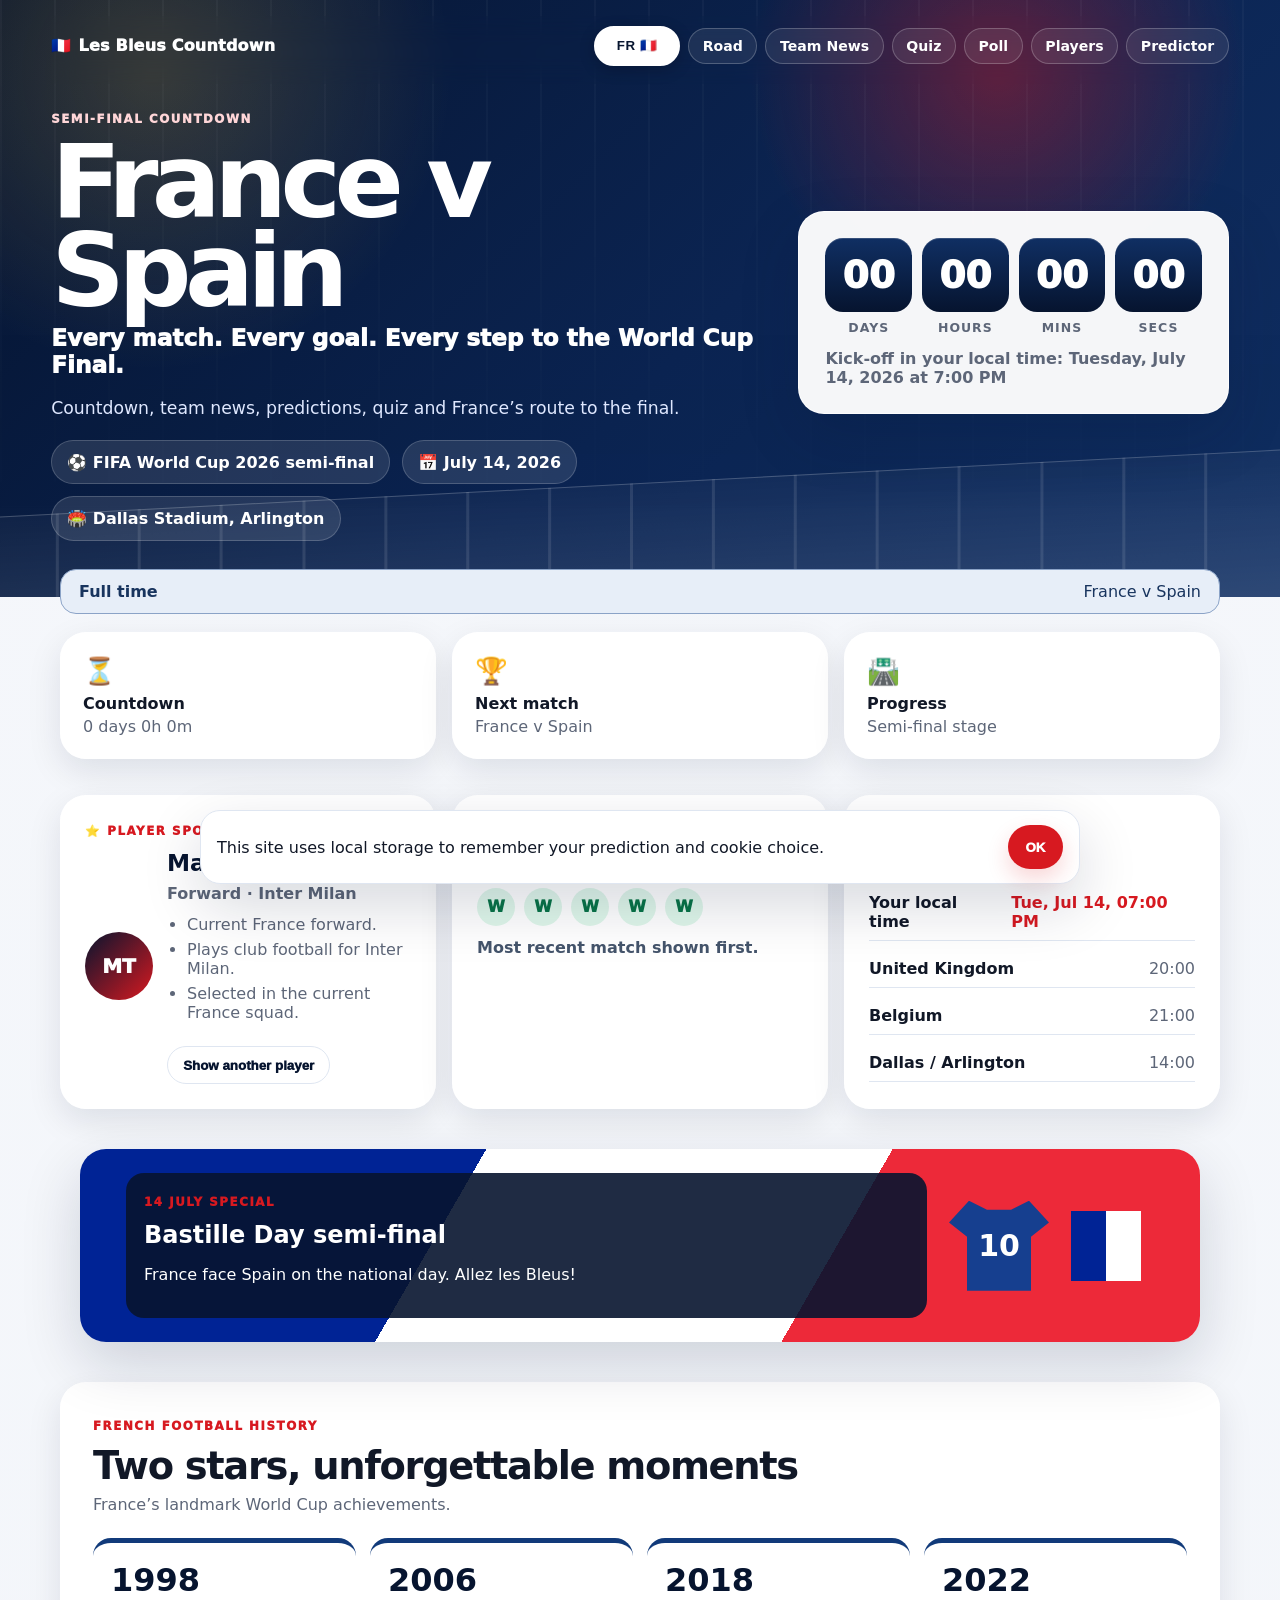
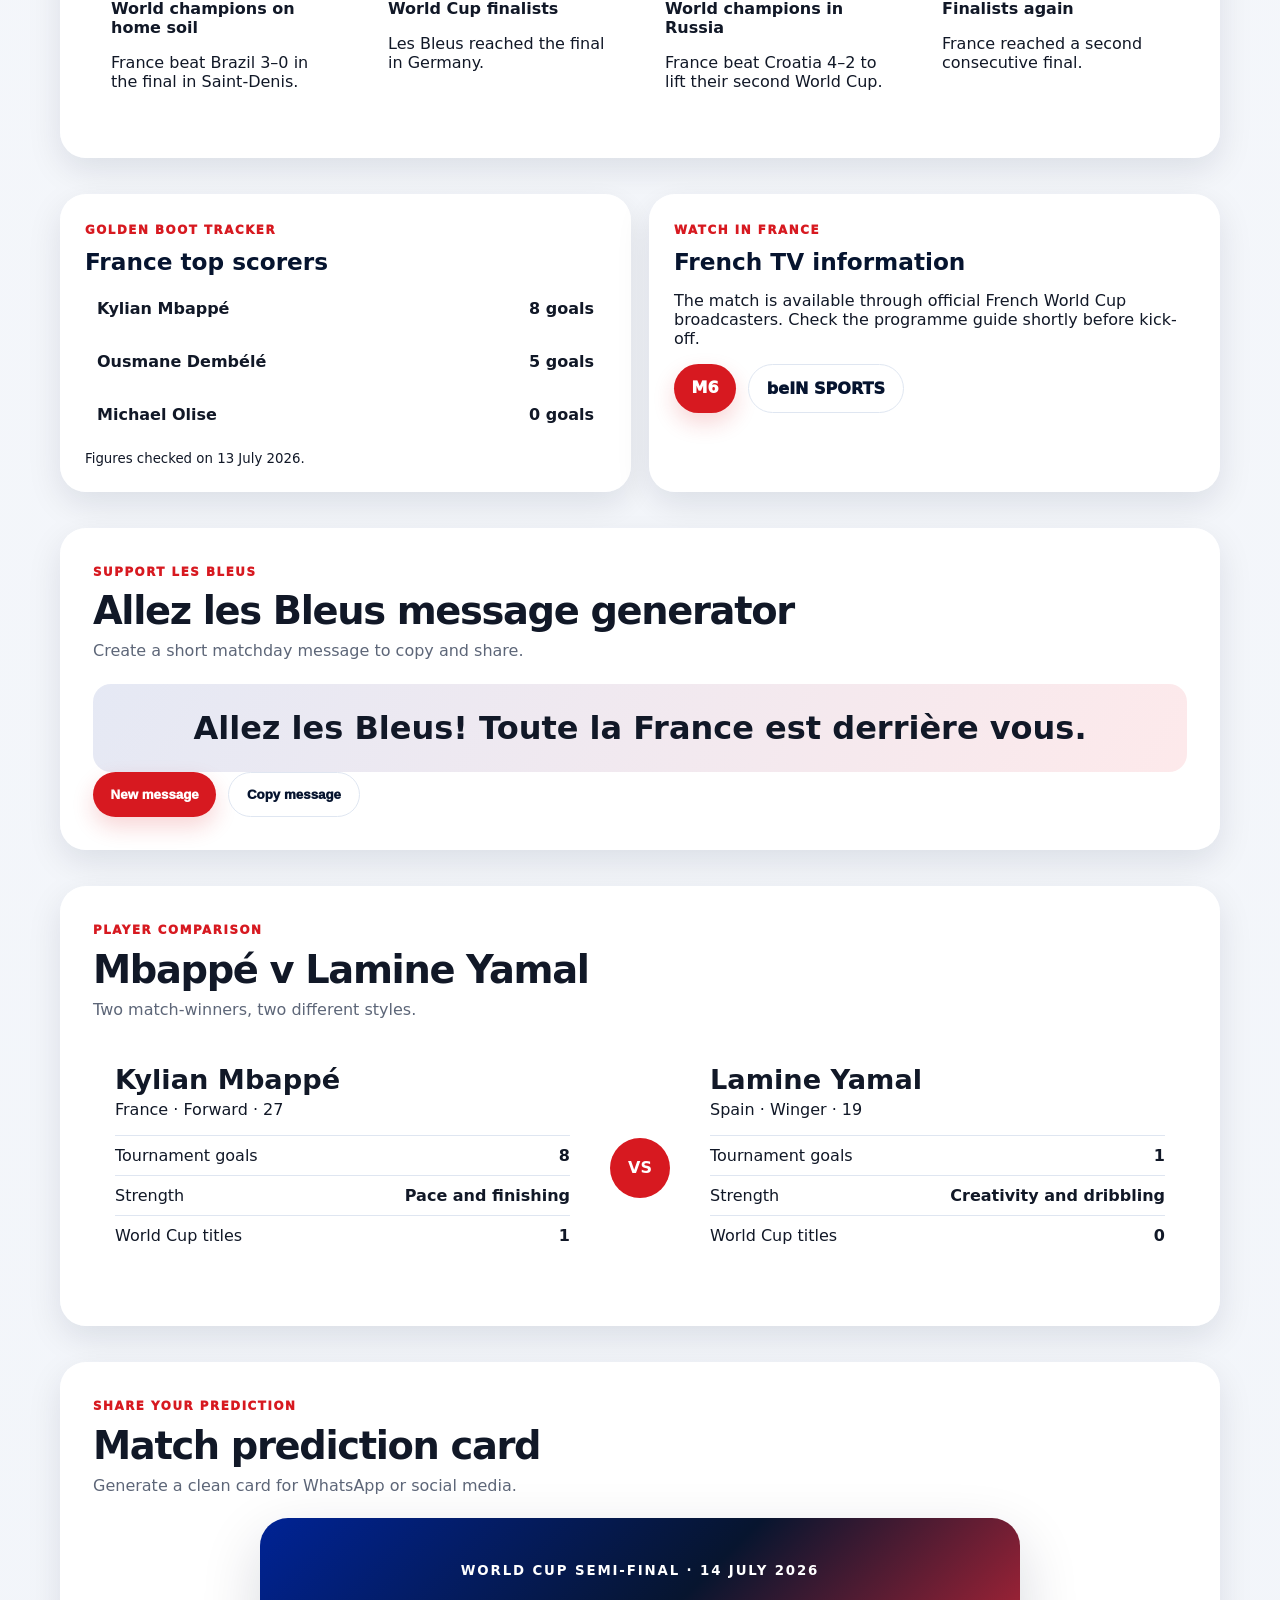
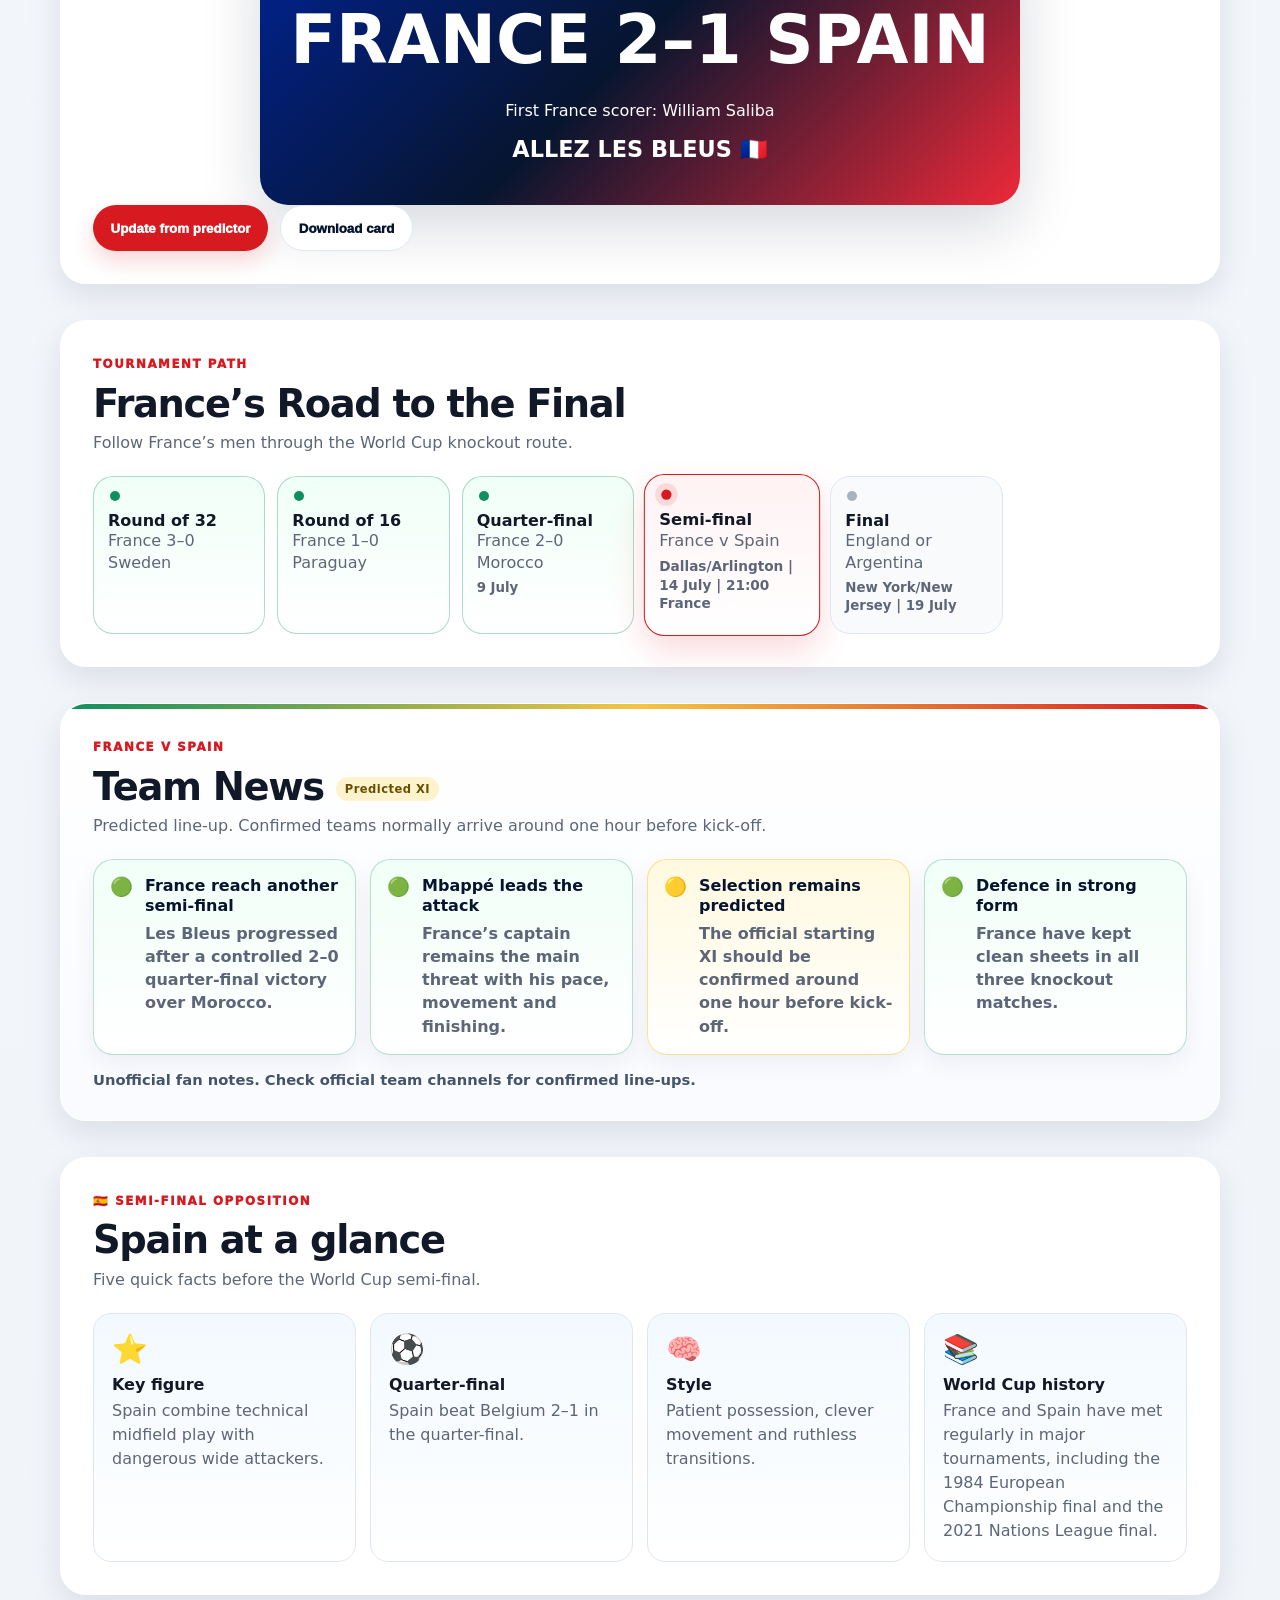
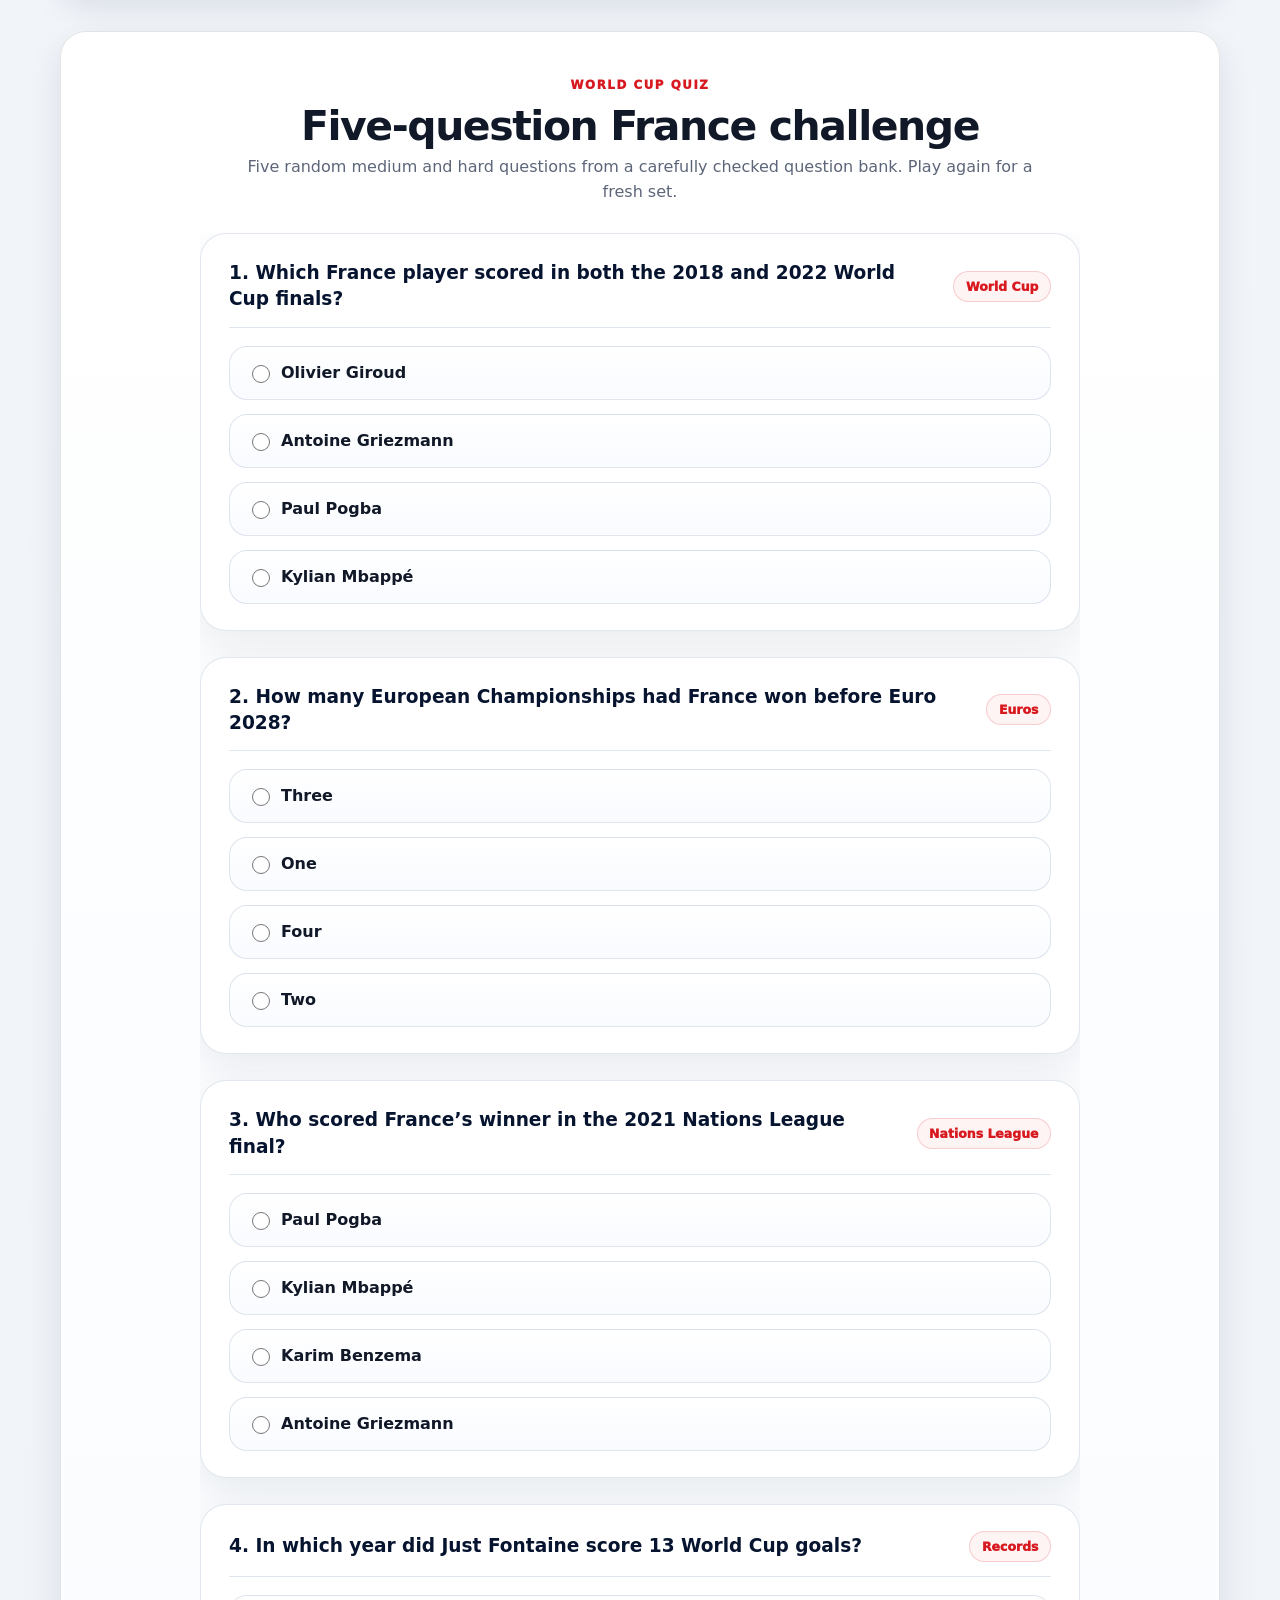
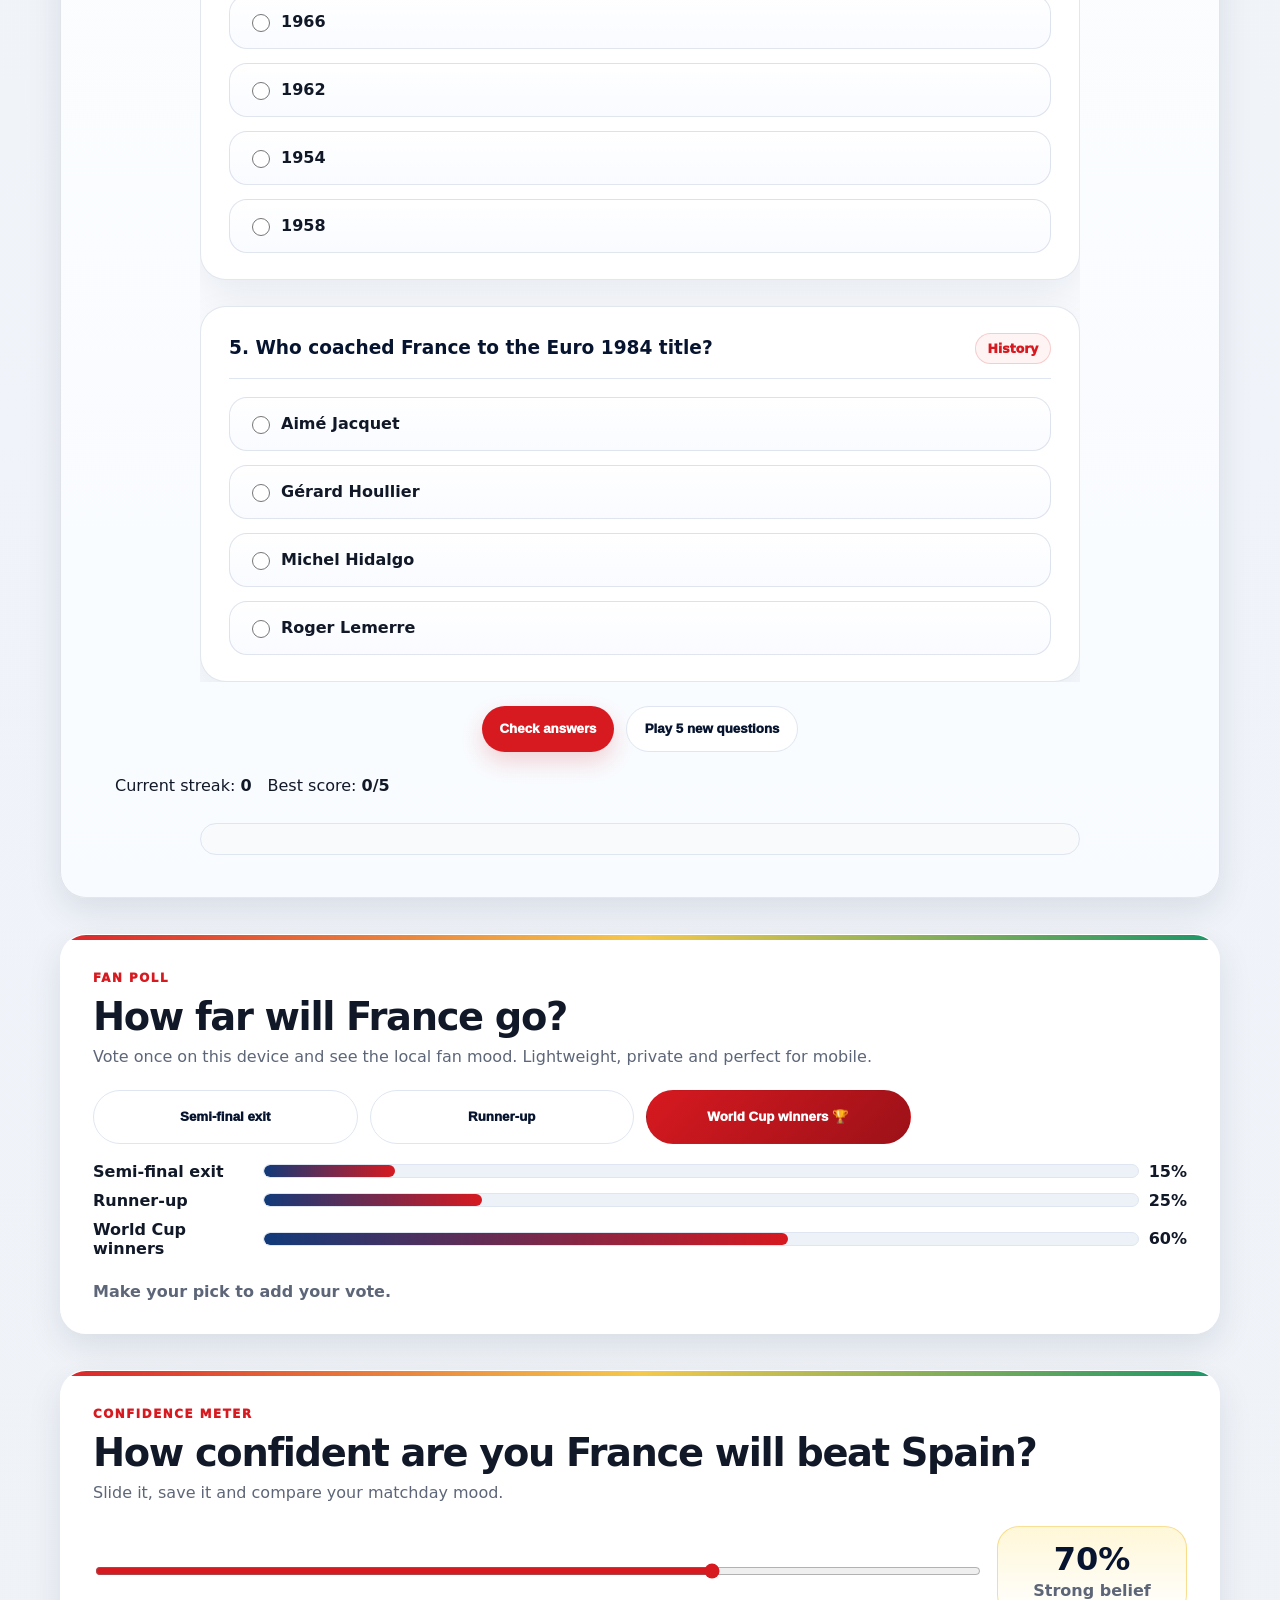
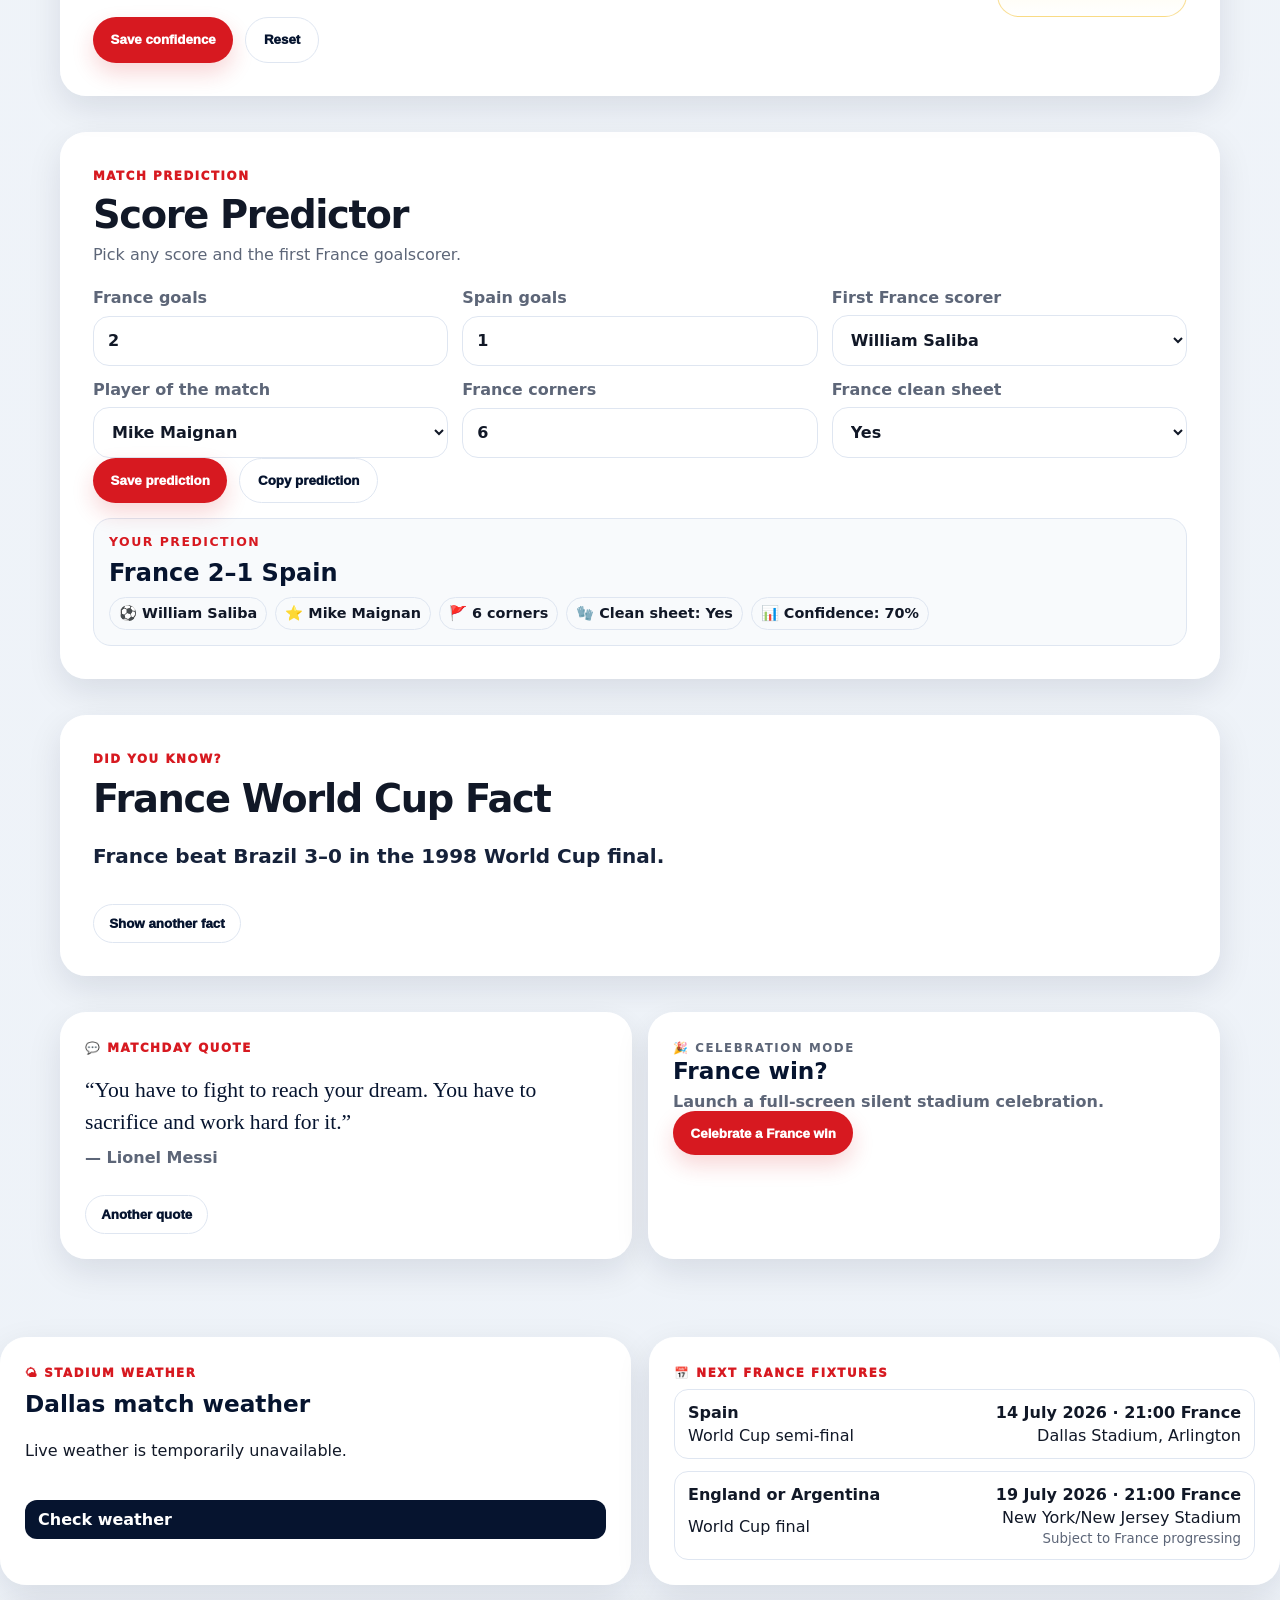
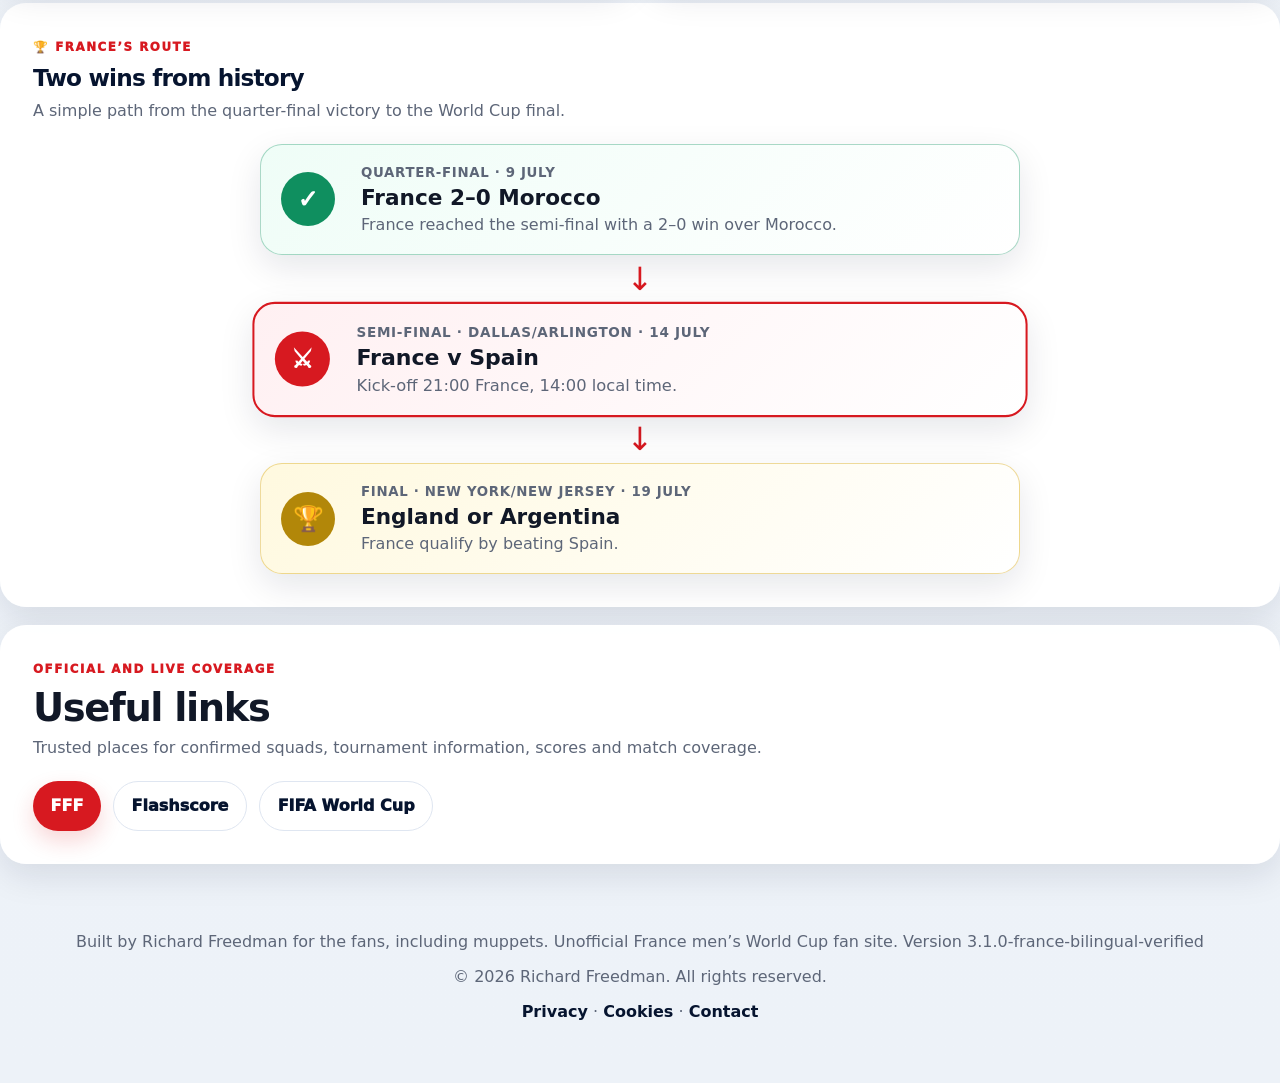
==== commit 45a6257e: "Add files via upload" ====
--- a/index.html
+++ b/index.html
@@ -62,7 +62,7 @@
     <section class="matchday-extras reveal" id="spotlight" aria-label="Matchday extras">
       <article class="mini-card spotlight-card">
         <p class="eyebrow">⭐ Player spotlight</p>
-        <div class="spotlight-player"><div class="player-initials" id="spotlightInitials">HK</div><div class="spotlight-copy"><h2 id="spotlightName">Harry Kane</h2><p id="spotlightInfo">Captain and centre-forward.</p><ul id="spotlightFacts" class="spotlight-facts"></ul><button id="nextSpotlight" class="ghost small-btn">Show another player</button></div></div>
+        <div class="spotlight-player"><div class="player-initials" id="spotlightInitials">KM</div><div class="spotlight-copy"><h2 id="spotlightName">Kylian Mbappé</h2><p id="spotlightInfo">France captain and forward.</p><ul id="spotlightFacts" class="spotlight-facts"></ul><button id="nextSpotlight" class="ghost small-btn">Show another player</button></div></div>
       </article>
       <article class="mini-card">
         <p class="eyebrow">📈 Recent form</p><h2>France’s last five</h2>
@@ -80,11 +80,11 @@
 
     <section class="card reveal" id="history"><div class="section-head"><p class="eyebrow">French football history</p><h2>Two stars, unforgettable moments</h2><p>France’s landmark World Cup achievements.</p></div><div class="history-timeline"><article><b>1998</b><span>World champions on home soil</span><p>France beat Brazil 3–0 in the final in Saint-Denis.</p></article><article><b>2006</b><span>World Cup finalists</span><p>Les Bleus reached the final in Germany.</p></article><article><b>2018</b><span>World champions in Russia</span><p>France beat Croatia 4–2 to lift their second World Cup.</p></article><article><b>2022</b><span>Finalists again</span><p>France reached a second consecutive final.</p></article></div></section>
 
-    <section class="feature-grid reveal" id="scorers-tv"><article class="mini-card"><p class="eyebrow">Golden Boot tracker</p><h2>France top scorers</h2><div class="scorer-table"><span><b>Kylian Mbappé</b><strong>7 goals</strong></span><span><b>Ousmane Dembélé</b><strong>3 goals</strong></span><span><b>Michael Olise</b><strong>2 goals</strong></span></div><small>Update these figures in index.html as the tournament progresses.</small></article><article class="mini-card"><p class="eyebrow">Watch in France</p><h2>French TV information</h2><p>The match is available through official French World Cup broadcasters. Check the programme guide shortly before kick-off.</p><div class="cta-row"><a href="https://www.m6.fr/" target="_blank" rel="noopener">M6</a><a class="secondary" href="https://www.beinsports.com/fr-fr" target="_blank" rel="noopener">beIN SPORTS</a></div></article></section>
+    <section class="feature-grid reveal" id="scorers-tv"><article class="mini-card"><p class="eyebrow">Golden Boot tracker</p><h2>France top scorers</h2><div class="scorer-table"><span><b>Kylian Mbappé</b><strong>8 goals</strong></span><span><b>Ousmane Dembélé</b><strong>5 goals</strong></span><span><b>Michael Olise</b><strong>0 goals</strong></span></div><small>Figures checked on 13 July 2026.</small></article><article class="mini-card"><p class="eyebrow">Watch in France</p><h2>French TV information</h2><p>The match is available through official French World Cup broadcasters. Check the programme guide shortly before kick-off.</p><div class="cta-row"><a href="https://www.m6.fr/" target="_blank" rel="noopener">M6</a><a class="secondary" href="https://www.beinsports.com/fr-fr" target="_blank" rel="noopener">beIN SPORTS</a></div></article></section>
 
     <section class="card reveal" id="fan-message"><div class="section-head"><p class="eyebrow">Support Les Bleus</p><h2>Allez les Bleus message generator</h2><p>Create a short matchday message to copy and share.</p></div><div id="fanMessage" class="generated-message">Allez les Bleus! Toute la France est derrière vous.</div><div class="button-row"><button id="generateMessage">New message</button><button id="copyMessage" class="ghost">Copy message</button></div></section>
 
-    <section class="card reveal" id="comparison"><div class="section-head"><p class="eyebrow">Player comparison</p><h2>Mbappé v Lamine Yamal</h2><p>Two match-winners, two different styles.</p></div><div class="comparison-grid"><article><h3>Kylian Mbappé</h3><span>France · Forward · 27</span><dl><div><dt>Tournament goals</dt><dd>7</dd></div><div><dt>Strength</dt><dd>Pace and finishing</dd></div><div><dt>World Cup titles</dt><dd>1</dd></div></dl></article><div class="versus">VS</div><article><h3>Lamine Yamal</h3><span>Spain · Winger · 19</span><dl><div><dt>Tournament goals</dt><dd>3</dd></div><div><dt>Strength</dt><dd>Creativity and dribbling</dd></div><div><dt>World Cup titles</dt><dd>0</dd></div></dl></article></div></section>
+    <section class="card reveal" id="comparison"><div class="section-head"><p class="eyebrow">Player comparison</p><h2>Mbappé v Lamine Yamal</h2><p>Two match-winners, two different styles.</p></div><div class="comparison-grid"><article><h3>Kylian Mbappé</h3><span>France · Forward · 27</span><dl><div><dt>Tournament goals</dt><dd>8</dd></div><div><dt>Strength</dt><dd>Pace and finishing</dd></div><div><dt>World Cup titles</dt><dd>1</dd></div></dl></article><div class="versus">VS</div><article><h3>Lamine Yamal</h3><span>Spain · Winger · 19</span><dl><div><dt>Tournament goals</dt><dd>1</dd></div><div><dt>Strength</dt><dd>Creativity and dribbling</dd></div><div><dt>World Cup titles</dt><dd>0</dd></div></dl></article></div></section>
 
     <section class="card reveal" id="share-card"><div class="section-head"><p class="eyebrow">Share your prediction</p><h2>Match prediction card</h2><p>Generate a clean card for WhatsApp or social media.</p></div><div class="share-prediction-card" id="sharePredictionCard"><small>WORLD CUP SEMI-FINAL · 14 JULY 2026</small><h3>FRANCE <span id="cardFranceScore">2</span>–<span id="cardSpainScore">1</span> SPAIN</h3><p id="cardScorer">First France scorer: Kylian Mbappé</p><b>ALLEZ LES BLEUS 🇫🇷</b></div><div class="button-row"><button id="updateShareCard">Update from predictor</button><button id="downloadShareCard" class="ghost">Download card</button></div></section>
 
@@ -110,7 +110,7 @@
     </section>
 
     <section class="card quiz reveal" id="quiz">
-      <div class="section-head"><p class="eyebrow">World Cup quiz</p><h2>Five-question France challenge</h2><p>Five random medium and hard questions from a bank of 200. Play again for a fresh set.</p></div>
+      <div class="section-head"><p class="eyebrow">World Cup quiz</p><h2>Five-question France challenge</h2><p>Five random medium and hard questions from a carefully checked question bank. Play again for a fresh set.</p></div>
       <div id="quizContainer" class="quiz-list" aria-live="polite"></div>
       <div class="button-row"><button id="checkQuiz">Check answers</button><button id="newQuiz" class="ghost">Play 5 new questions</button></div>
       <div class="quiz-stats"><span>Current streak: <b id="quizStreak">0</b></span><span>Best score: <b id="quizBest">0/5</b></span></div><div id="quizResult" class="result" role="status"></div>
@@ -120,7 +120,7 @@
       <div class="section-head"><p class="eyebrow">Fan poll</p><h2>How far will France go?</h2><p>Vote once on this device and see the local fan mood. Lightweight, private and perfect for mobile.</p></div>
       <div class="poll-options" id="pollOptions" role="group" aria-label="How far will France go poll">
         <button type="button" class="poll-option" data-choice="Semi-final exit">Semi-final exit</button>
-        <button type="button" class="poll-option" data-choice="Semi-final">Semi-final</button>
+        
         <button type="button" class="poll-option" data-choice="Runner-up">Runner-up</button>
         <button type="button" class="poll-option winner" data-choice="World Cup winners">World Cup winners 🏆</button>
       </div>
@@ -186,9 +186,9 @@
       </article>
     </section>
 
-    <section class="card links reveal useful-links-end"><div class="section-head"><p class="eyebrow">Official and live coverage</p><h2>Useful links</h2><p>Trusted places for confirmed squads, tournament information, scores and match coverage.</p></div><div class="cta-row"><a id="franceLink" href="https://www.francefootball.com/france/mens-senior-team" target="_blank" rel="noopener">France Football</a><a id="flashscoreLink" class="secondary" href="https://www.flashscore.com/football/" target="_blank" rel="noopener">Flashscore</a><a id="fifaLink" class="secondary" href="https://www.fifa.com/en/tournaments/mens/worldcup/canadamexicousa2026" target="_blank" rel="noopener">FIFA World Cup</a></div></section>
-
-  <footer><p>Built by Richard Freedman for the fans, including muppets. Unofficial France men’s World Cup fan site. <span id="versionText">Version 1.0</span></p><p class="copyright">© 2026 Richard Freedman. All rights reserved.</p><p class="footer-links"><a href="privacy.html">Privacy</a> · <a href="cookies.html">Cookies</a> · <a href="contact.html">Contact</a></p></footer>
+    <section class="card links reveal useful-links-end"><div class="section-head"><p class="eyebrow">Official and live coverage</p><h2>Useful links</h2><p>Trusted places for confirmed squads, tournament information, scores and match coverage.</p></div><div class="cta-row"><a id="franceLink" href="https://www.fff.fr/equipe-nationale/" target="_blank" rel="noopener">FFF</a><a id="flashscoreLink" class="secondary" href="https://www.flashscore.com/football/" target="_blank" rel="noopener">Flashscore</a><a id="fifaLink" class="secondary" href="https://www.fifa.com/en/tournaments/mens/worldcup/canadamexicousa2026" target="_blank" rel="noopener">FIFA World Cup</a></div></section>
+
+  <footer><p>Built by Richard Freedman for the fans, including muppets. Unofficial France men’s World Cup fan site. <span id="versionText">Version 3.1</span></p><p class="copyright">© 2026 Richard Freedman. All rights reserved.</p><p class="footer-links"><a href="privacy.html">Privacy</a> · <a href="cookies.html">Cookies</a> · <a href="contact.html">Contact</a></p></footer>
   <div class="celebration" id="celebration" role="dialog" aria-modal="true" aria-labelledby="celebrationTitle"><div class="stadium-lights"></div><div class="flag flag-left">🇫🇷</div><div class="flag flag-right">🇫🇷</div><div class="fireworks" aria-hidden="true"><i></i><i></i><i></i><i></i></div><div class="celebration-card"><div class="crest-burst">🇫🇷</div><div class="big trophy-rise">🏆</div><h2 id="celebrationTitle">FRANCE WIN!</h2><p>Les Bleus roar on.</p><div class="sparkle-row">✦ ✧ ✦ ✧ ✦</div><button id="closeCelebration">Close celebration</button></div></div>
   <div class="cookie" id="cookie"><span>This site uses local storage to remember your prediction and cookie choice.</span><button id="acceptCookie">OK</button></div>
   <script>window.addEventListener('load',()=>setTimeout(()=>document.getElementById('loader')?.classList.add('hide'),1200));setTimeout(()=>document.getElementById('loader')?.classList.add('hide'),5000);</script>
--- a/style.css
+++ b/style.css
@@ -75,3 +75,7 @@
 
 /* France bilingual and matchday enhancements */
 .language-toggle{border:1px solid rgba(255,255,255,.45);background:rgba(255,255,255,.14);color:#fff;border-radius:999px;padding:7px 12px;font-weight:900;cursor:pointer}.bastille-banner{width:min(1120px,calc(100% - 36px));margin:22px auto;display:flex;align-items:center;gap:22px;padding:24px;border-radius:26px;background:linear-gradient(120deg,#002395 0 33%,#fff 33% 66%,#ed2939 66%);box-shadow:var(--shadow);position:relative;overflow:hidden}.bastille-banner>div:first-of-type{background:rgba(7,21,47,.9);color:#fff;padding:18px;border-radius:18px;flex:1}.bastille-banner h2{margin:3px 0}.animated-shirt{width:100px;height:90px;background:#163f8f;clip-path:polygon(20% 0,38% 10%,62% 10%,80% 0,100% 24%,82% 40%,82% 100%,18% 100%,18% 40%,0 24%);display:grid;place-items:center;color:#fff;font-size:30px;font-weight:900;animation:shirtFloat 2s ease-in-out infinite}.waving-flag{display:flex;width:105px;height:70px;transform-origin:left;animation:flagWave 1.4s ease-in-out infinite}.waving-flag i{flex:1}.waving-flag i:nth-child(1){background:#002395}.waving-flag i:nth-child(2){background:#fff}.waving-flag i:nth-child(3){background:#ed2939}@keyframes shirtFloat{50%{transform:translateY(-8px) rotate(-2deg)}}@keyframes flagWave{50%{transform:skewY(4deg) scaleX(.96)}}.history-timeline{display:grid;grid-template-columns:repeat(4,1fr);gap:14px}.history-timeline article{padding:18px;border-radius:18px;background:var(--soft);border-top:5px solid var(--blue)}.history-timeline b{font-size:2rem;color:var(--navy);display:block}.history-timeline span{font-weight:900}.scorer-table{display:grid;gap:10px;margin:12px 0}.scorer-table span{display:flex;justify-content:space-between;padding:12px;border-radius:12px;background:var(--soft)}.generated-message{font-size:clamp(1.3rem,3vw,2rem);font-weight:900;padding:25px;border-radius:18px;background:linear-gradient(120deg,rgba(0,35,149,.1),rgba(237,41,57,.1));text-align:center}.comparison-grid{display:grid;grid-template-columns:1fr auto 1fr;gap:18px;align-items:stretch}.comparison-grid article{padding:22px;border-radius:20px;background:var(--soft)}.comparison-grid h3{font-size:1.7rem;margin:0 0 5px}.comparison-grid dl div{display:flex;justify-content:space-between;gap:10px;border-top:1px solid var(--line);padding:10px 0}.comparison-grid dd{font-weight:900}.versus{align-self:center;width:60px;height:60px;border-radius:50%;display:grid;place-items:center;background:var(--red);color:#fff;font-weight:900}.share-prediction-card{max-width:760px;margin:auto;padding:42px 24px;text-align:center;border-radius:28px;background:linear-gradient(135deg,#002395,#07152f 48%,#ed2939);color:#fff;box-shadow:var(--shadow)}.share-prediction-card h3{font-size:clamp(2rem,6vw,4.2rem);margin:22px 0}.share-prediction-card b{font-size:1.4rem}.share-prediction-card small{letter-spacing:.14em;font-weight:900}@media(max-width:760px){.bastille-banner{flex-wrap:wrap}.history-timeline{grid-template-columns:1fr 1fr}.comparison-grid{grid-template-columns:1fr}.versus{margin:auto}.animated-shirt,.waving-flag{width:80px}}@media(max-width:460px){.history-timeline{grid-template-columns:1fr}}
+/* Clear, prominent bilingual switch */
+.language-toggle{min-width:86px;padding:.65rem .9rem;border:2px solid #fff;border-radius:999px;background:#fff;color:#07152f;font-weight:900;letter-spacing:.04em;box-shadow:0 4px 16px rgba(0,0,0,.2);cursor:pointer}
+.language-toggle:hover,.language-toggle:focus-visible{transform:translateY(-1px);outline:3px solid #ed2939;outline-offset:2px}
+@media (max-width:760px){.language-toggle{width:100%;margin:.35rem 0 .65rem;font-size:1rem}}
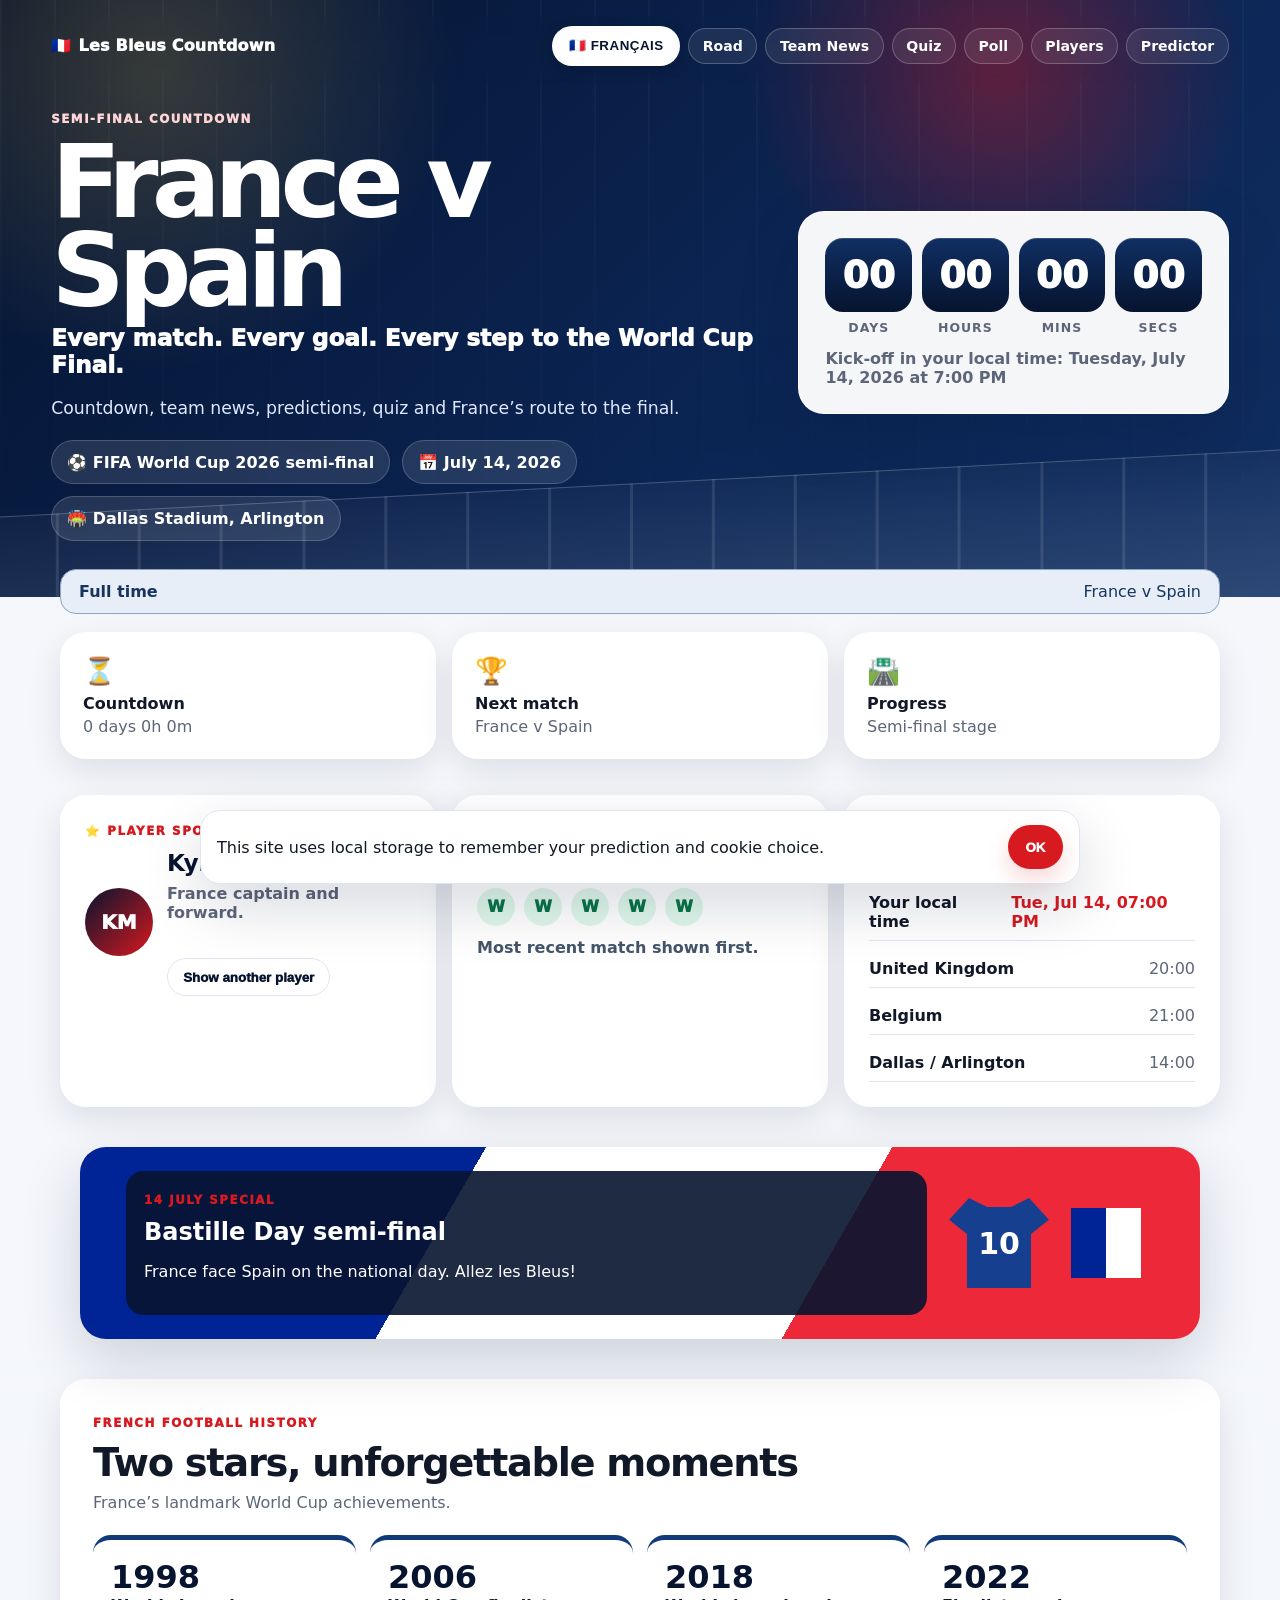
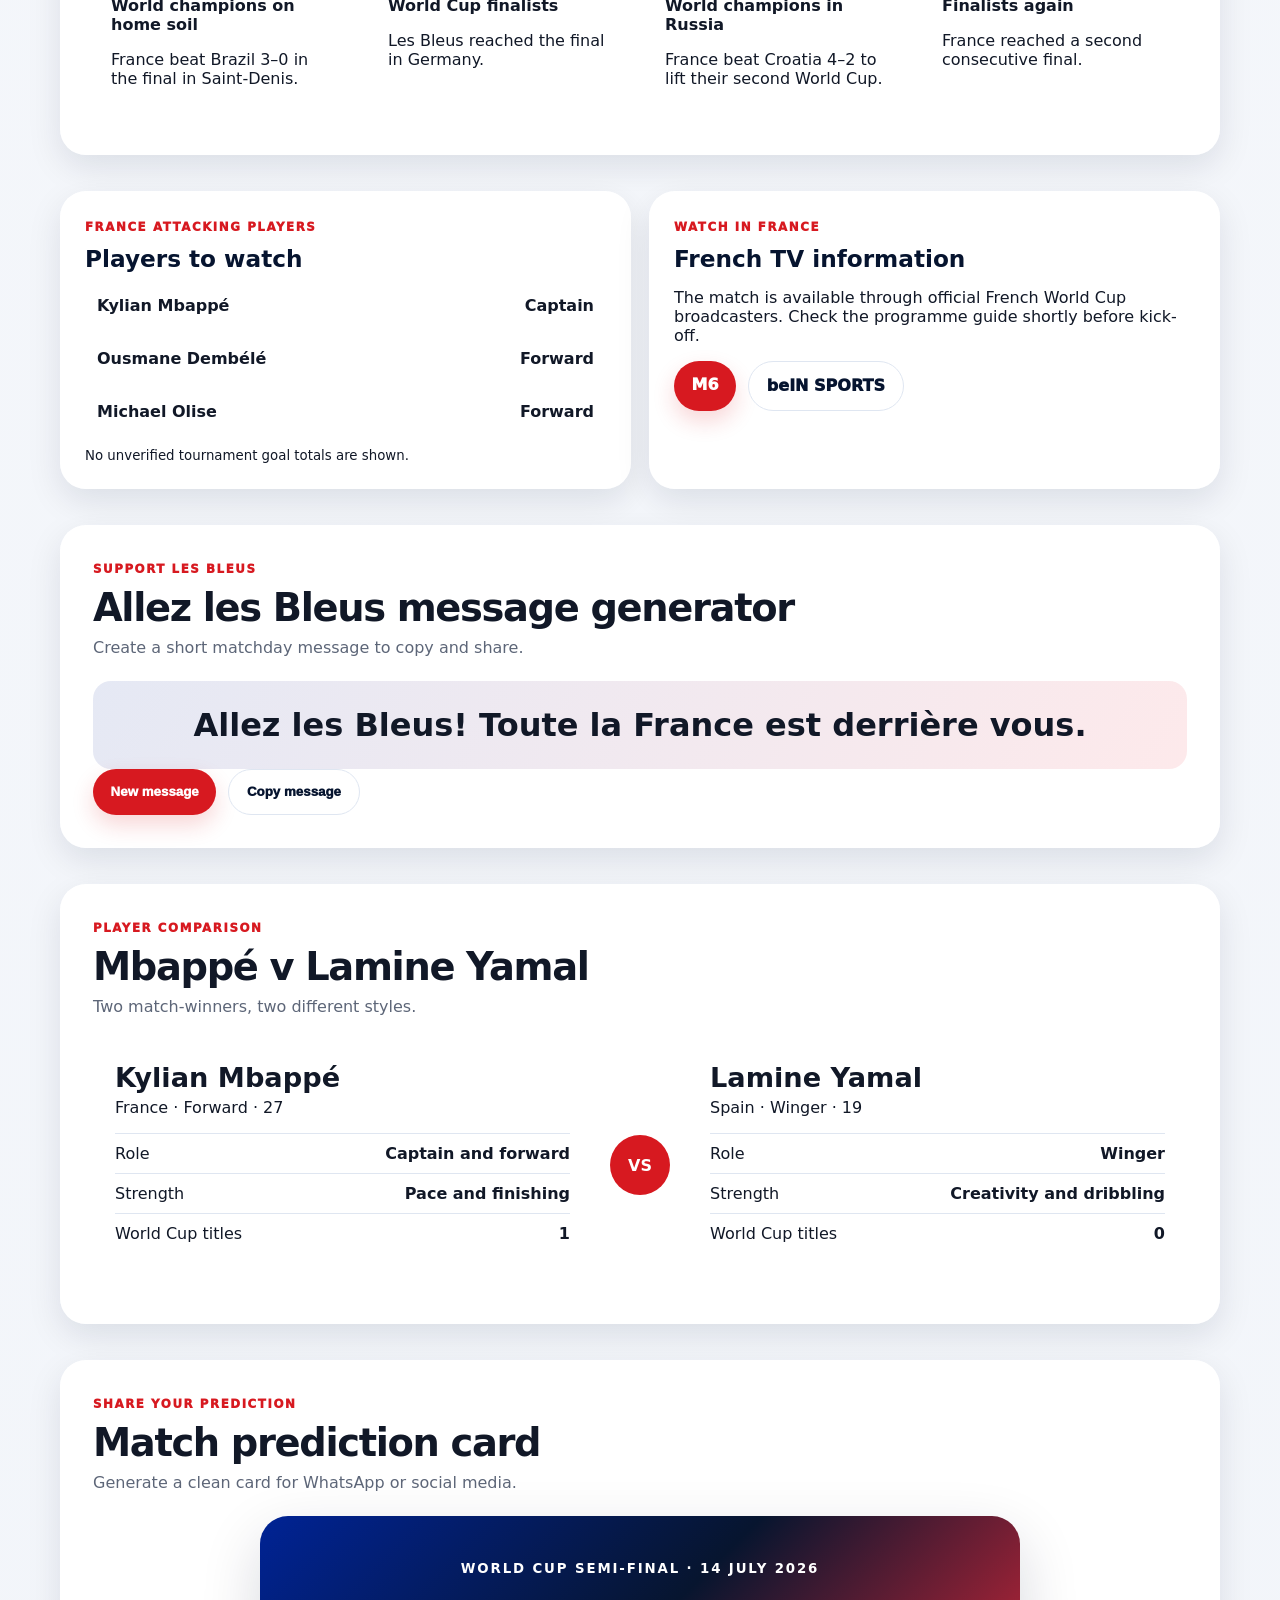
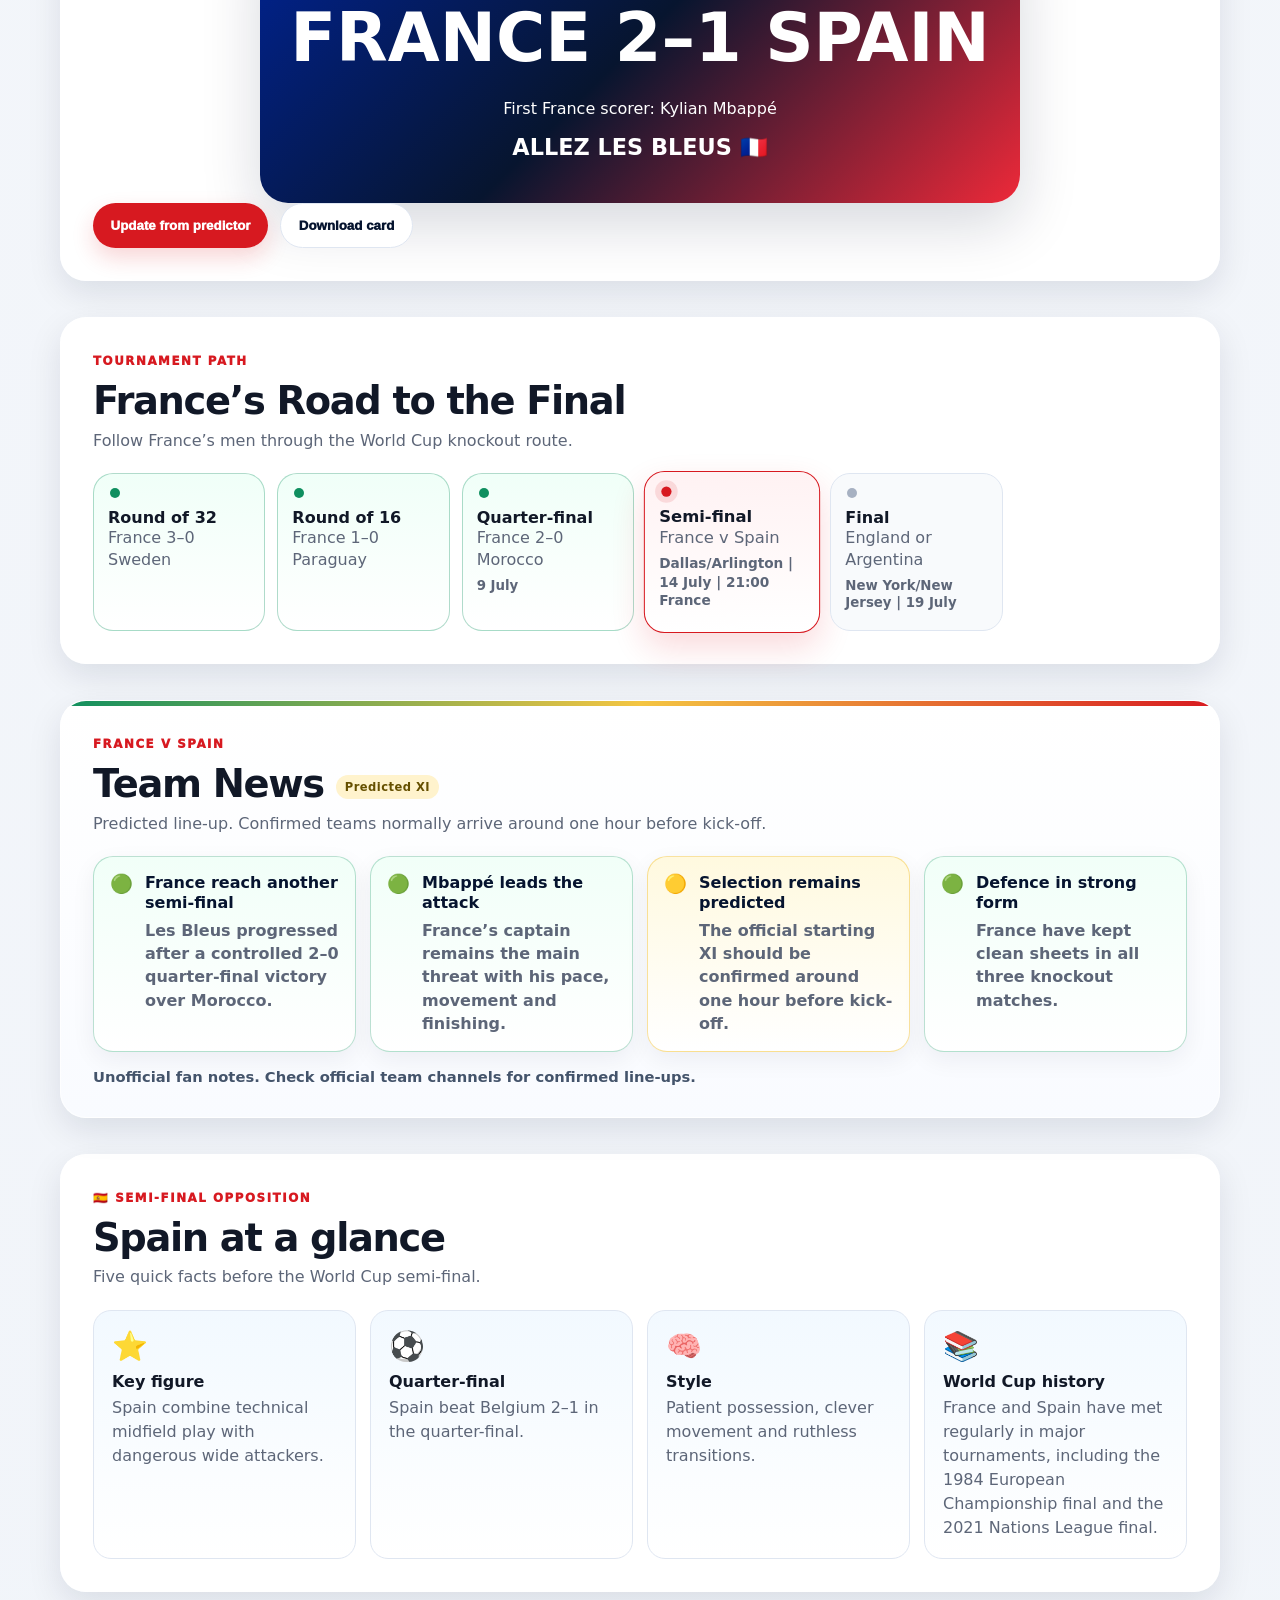
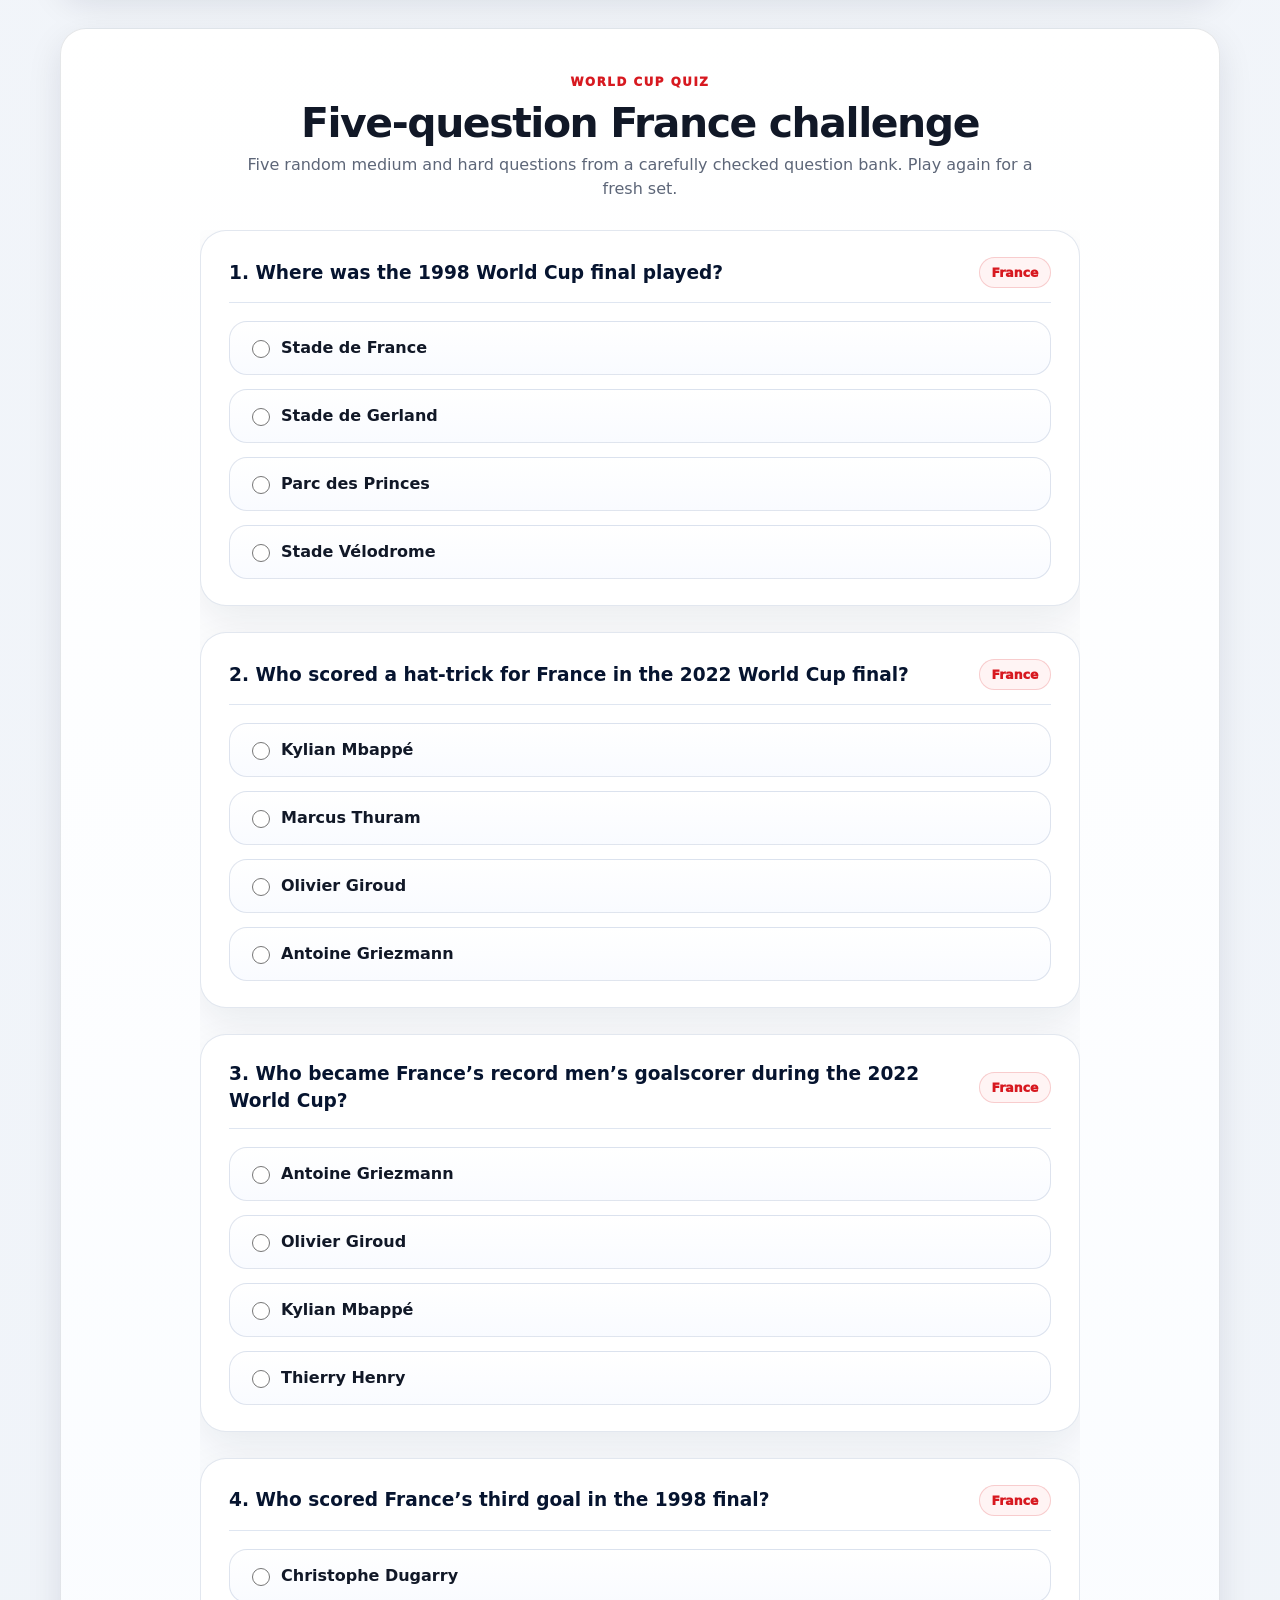
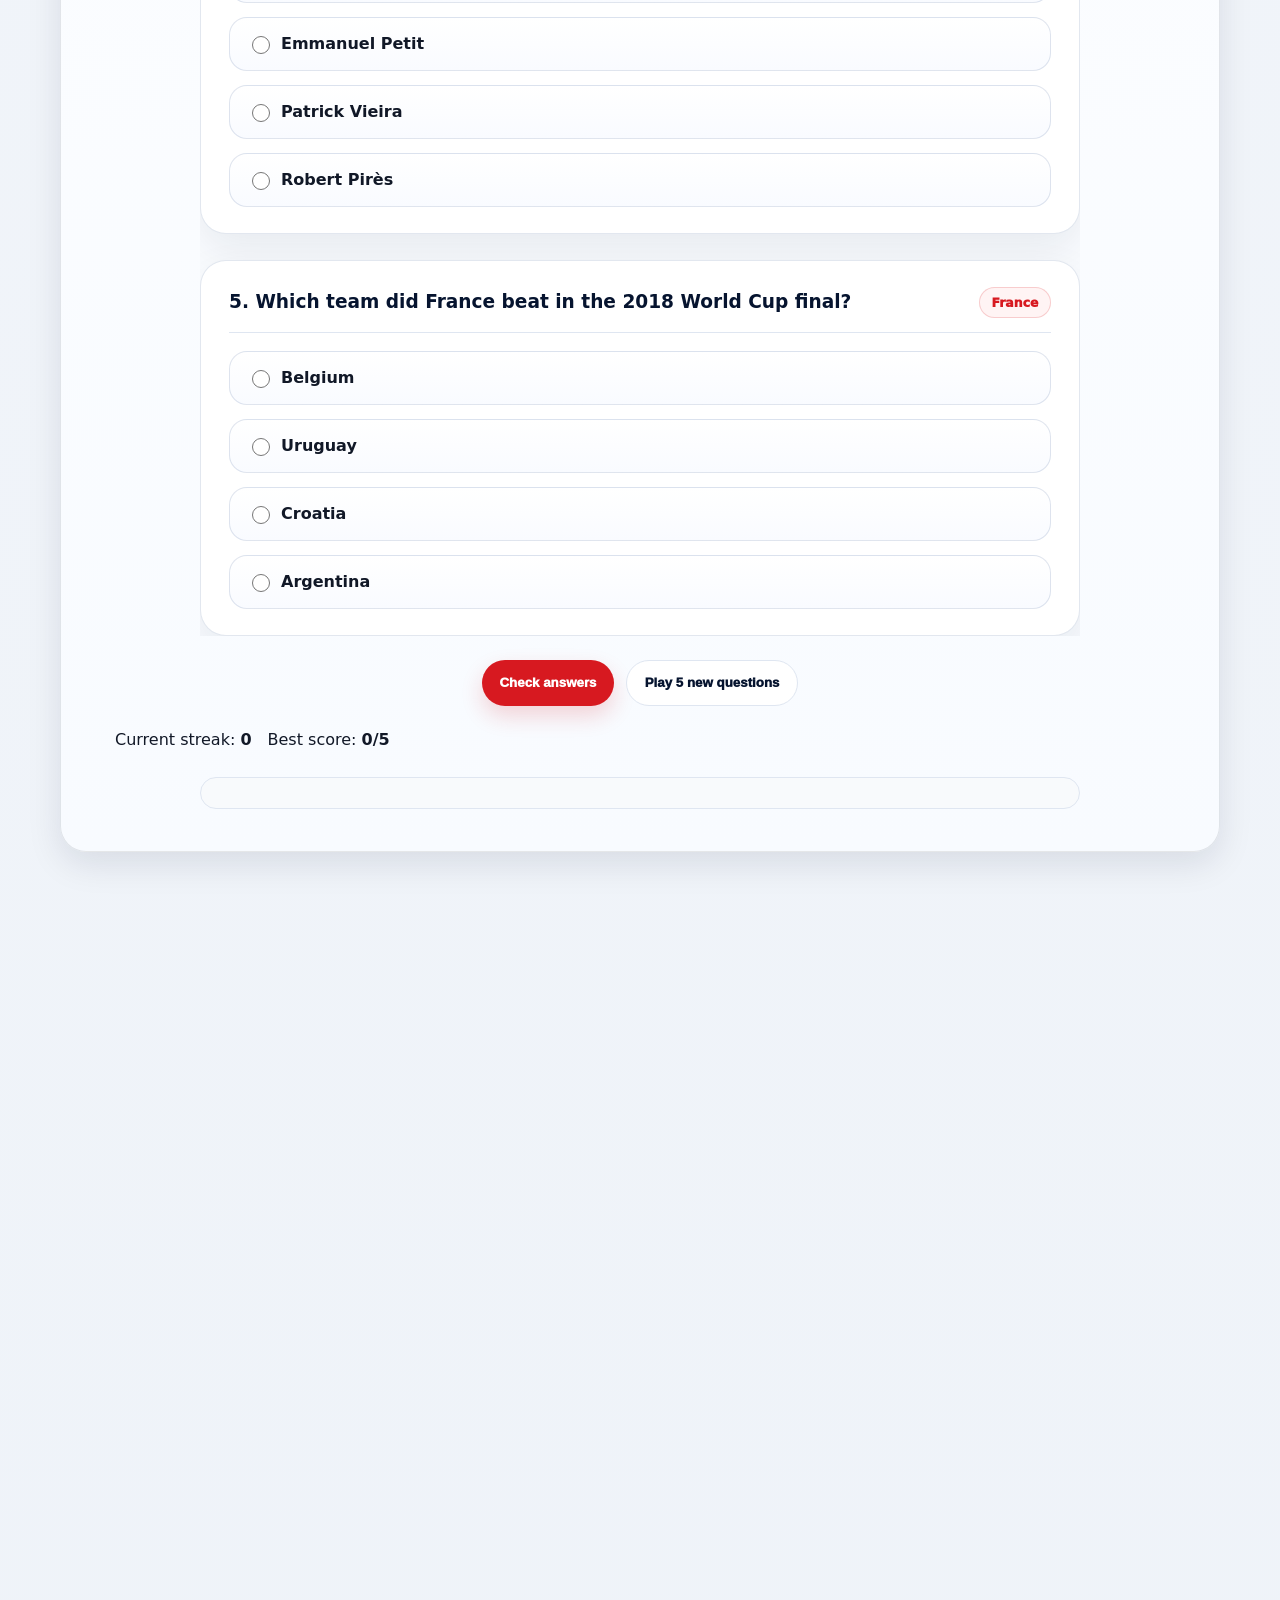
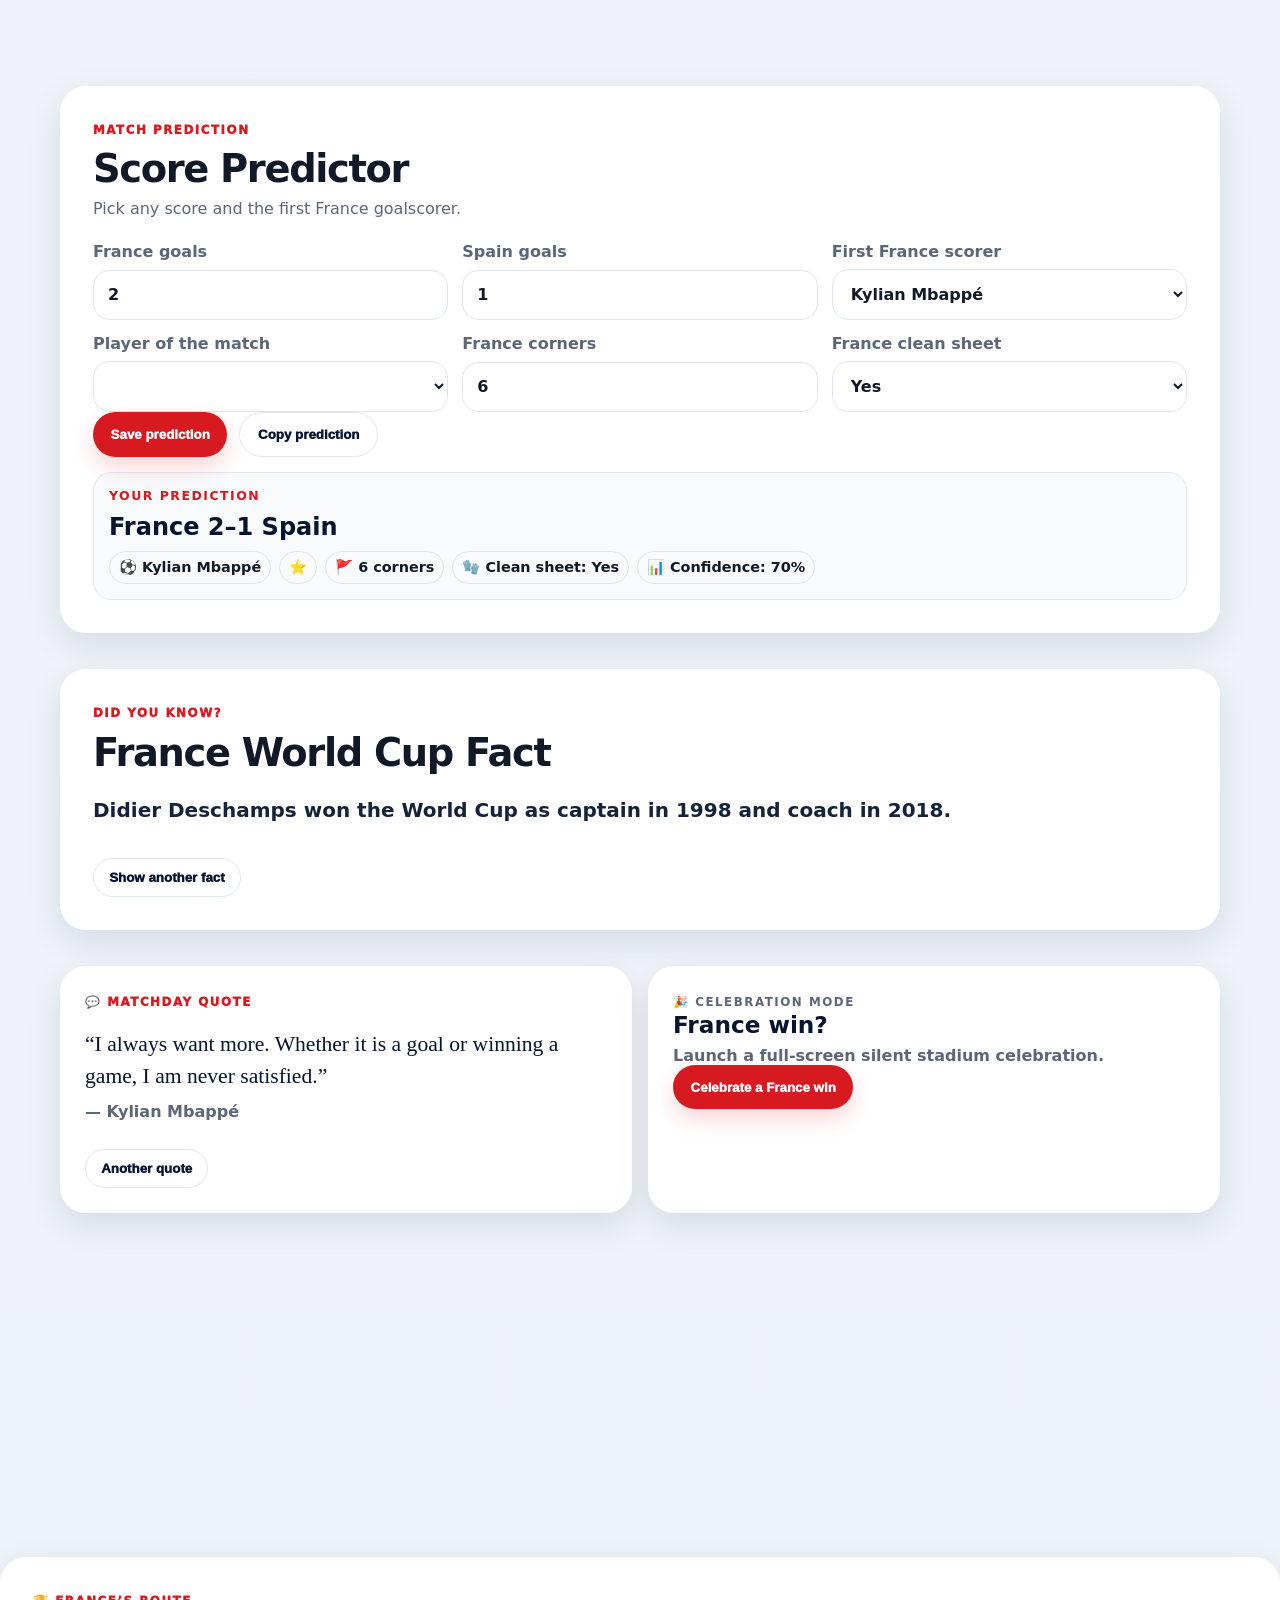
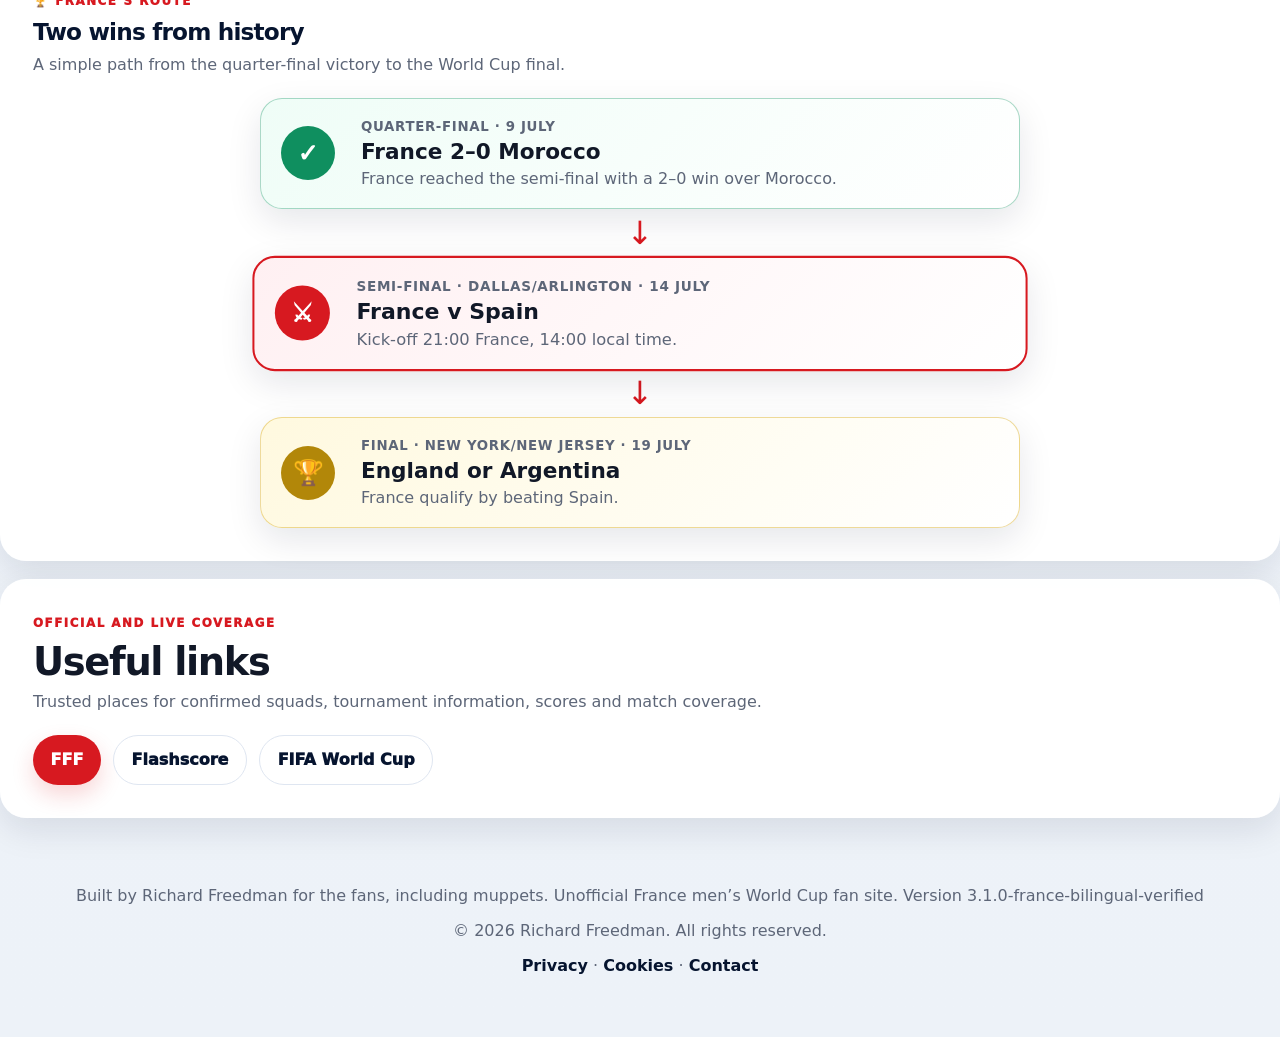
==== commit 47b3bd20: "Add files via upload" ====
--- a/index.html
+++ b/index.html
@@ -23,7 +23,7 @@
     <nav class="topbar" aria-label="Main navigation">
       <a class="brand" href="#top">🇫🇷 <span>Les Bleus Countdown</span></a>
       <button class="menu-toggle" id="menuToggle" aria-expanded="false" aria-controls="navLinks">Menu</button>
-      <div class="nav-links" id="navLinks"><button id="languageToggle" class="language-toggle" type="button" aria-label="Switch language">FR</button>
+      <div class="nav-links" id="navLinks"><div class="language-switch" role="group" aria-label="Language / Langue"><button id="languageToggle" class="language-toggle" type="button" aria-label="Afficher le site en français">🇫🇷 FRANÇAIS</button></div>
         <a href="#road">Road</a>
         <a href="#team-news">Team News</a>
         <a href="#quiz">Quiz</a>
@@ -80,11 +80,11 @@
 
     <section class="card reveal" id="history"><div class="section-head"><p class="eyebrow">French football history</p><h2>Two stars, unforgettable moments</h2><p>France’s landmark World Cup achievements.</p></div><div class="history-timeline"><article><b>1998</b><span>World champions on home soil</span><p>France beat Brazil 3–0 in the final in Saint-Denis.</p></article><article><b>2006</b><span>World Cup finalists</span><p>Les Bleus reached the final in Germany.</p></article><article><b>2018</b><span>World champions in Russia</span><p>France beat Croatia 4–2 to lift their second World Cup.</p></article><article><b>2022</b><span>Finalists again</span><p>France reached a second consecutive final.</p></article></div></section>
 
-    <section class="feature-grid reveal" id="scorers-tv"><article class="mini-card"><p class="eyebrow">Golden Boot tracker</p><h2>France top scorers</h2><div class="scorer-table"><span><b>Kylian Mbappé</b><strong>8 goals</strong></span><span><b>Ousmane Dembélé</b><strong>5 goals</strong></span><span><b>Michael Olise</b><strong>0 goals</strong></span></div><small>Figures checked on 13 July 2026.</small></article><article class="mini-card"><p class="eyebrow">Watch in France</p><h2>French TV information</h2><p>The match is available through official French World Cup broadcasters. Check the programme guide shortly before kick-off.</p><div class="cta-row"><a href="https://www.m6.fr/" target="_blank" rel="noopener">M6</a><a class="secondary" href="https://www.beinsports.com/fr-fr" target="_blank" rel="noopener">beIN SPORTS</a></div></article></section>
+    <section class="feature-grid reveal" id="scorers-tv"><article class="mini-card"><p class="eyebrow">France attacking players</p><h2>Players to watch</h2><div class="scorer-table"><span><b>Kylian Mbappé</b><strong>Captain</strong></span><span><b>Ousmane Dembélé</b><strong>Forward</strong></span><span><b>Michael Olise</b><strong>Forward</strong></span></div><small>No unverified tournament goal totals are shown.</small></article><article class="mini-card"><p class="eyebrow">Watch in France</p><h2>French TV information</h2><p>The match is available through official French World Cup broadcasters. Check the programme guide shortly before kick-off.</p><div class="cta-row"><a href="https://www.m6.fr/" target="_blank" rel="noopener">M6</a><a class="secondary" href="https://www.beinsports.com/fr-fr" target="_blank" rel="noopener">beIN SPORTS</a></div></article></section>
 
     <section class="card reveal" id="fan-message"><div class="section-head"><p class="eyebrow">Support Les Bleus</p><h2>Allez les Bleus message generator</h2><p>Create a short matchday message to copy and share.</p></div><div id="fanMessage" class="generated-message">Allez les Bleus! Toute la France est derrière vous.</div><div class="button-row"><button id="generateMessage">New message</button><button id="copyMessage" class="ghost">Copy message</button></div></section>
 
-    <section class="card reveal" id="comparison"><div class="section-head"><p class="eyebrow">Player comparison</p><h2>Mbappé v Lamine Yamal</h2><p>Two match-winners, two different styles.</p></div><div class="comparison-grid"><article><h3>Kylian Mbappé</h3><span>France · Forward · 27</span><dl><div><dt>Tournament goals</dt><dd>8</dd></div><div><dt>Strength</dt><dd>Pace and finishing</dd></div><div><dt>World Cup titles</dt><dd>1</dd></div></dl></article><div class="versus">VS</div><article><h3>Lamine Yamal</h3><span>Spain · Winger · 19</span><dl><div><dt>Tournament goals</dt><dd>1</dd></div><div><dt>Strength</dt><dd>Creativity and dribbling</dd></div><div><dt>World Cup titles</dt><dd>0</dd></div></dl></article></div></section>
+    <section class="card reveal" id="comparison"><div class="section-head"><p class="eyebrow">Player comparison</p><h2>Mbappé v Lamine Yamal</h2><p>Two match-winners, two different styles.</p></div><div class="comparison-grid"><article><h3>Kylian Mbappé</h3><span>France · Forward · 27</span><dl><div><dt>Role</dt><dd>Captain and forward</dd></div><div><dt>Strength</dt><dd>Pace and finishing</dd></div><div><dt>World Cup titles</dt><dd>1</dd></div></dl></article><div class="versus">VS</div><article><h3>Lamine Yamal</h3><span>Spain · Winger · 19</span><dl><div><dt>Role</dt><dd>Winger</dd></div><div><dt>Strength</dt><dd>Creativity and dribbling</dd></div><div><dt>World Cup titles</dt><dd>0</dd></div></dl></article></div></section>
 
     <section class="card reveal" id="share-card"><div class="section-head"><p class="eyebrow">Share your prediction</p><h2>Match prediction card</h2><p>Generate a clean card for WhatsApp or social media.</p></div><div class="share-prediction-card" id="sharePredictionCard"><small>WORLD CUP SEMI-FINAL · 14 JULY 2026</small><h3>FRANCE <span id="cardFranceScore">2</span>–<span id="cardSpainScore">1</span> SPAIN</h3><p id="cardScorer">First France scorer: Kylian Mbappé</p><b>ALLEZ LES BLEUS 🇫🇷</b></div><div class="button-row"><button id="updateShareCard">Update from predictor</button><button id="downloadShareCard" class="ghost">Download card</button></div></section>
 
--- a/style.css
+++ b/style.css
@@ -79,3 +79,5 @@
 .language-toggle{min-width:86px;padding:.65rem .9rem;border:2px solid #fff;border-radius:999px;background:#fff;color:#07152f;font-weight:900;letter-spacing:.04em;box-shadow:0 4px 16px rgba(0,0,0,.2);cursor:pointer}
 .language-toggle:hover,.language-toggle:focus-visible{transform:translateY(-1px);outline:3px solid #ed2939;outline-offset:2px}
 @media (max-width:760px){.language-toggle{width:100%;margin:.35rem 0 .65rem;font-size:1rem}}
+
+.language-switch{display:flex;align-items:center}.language-toggle{min-width:126px;font-weight:900;border:2px solid rgba(255,255,255,.7);box-shadow:0 4px 14px rgba(0,0,0,.18)}
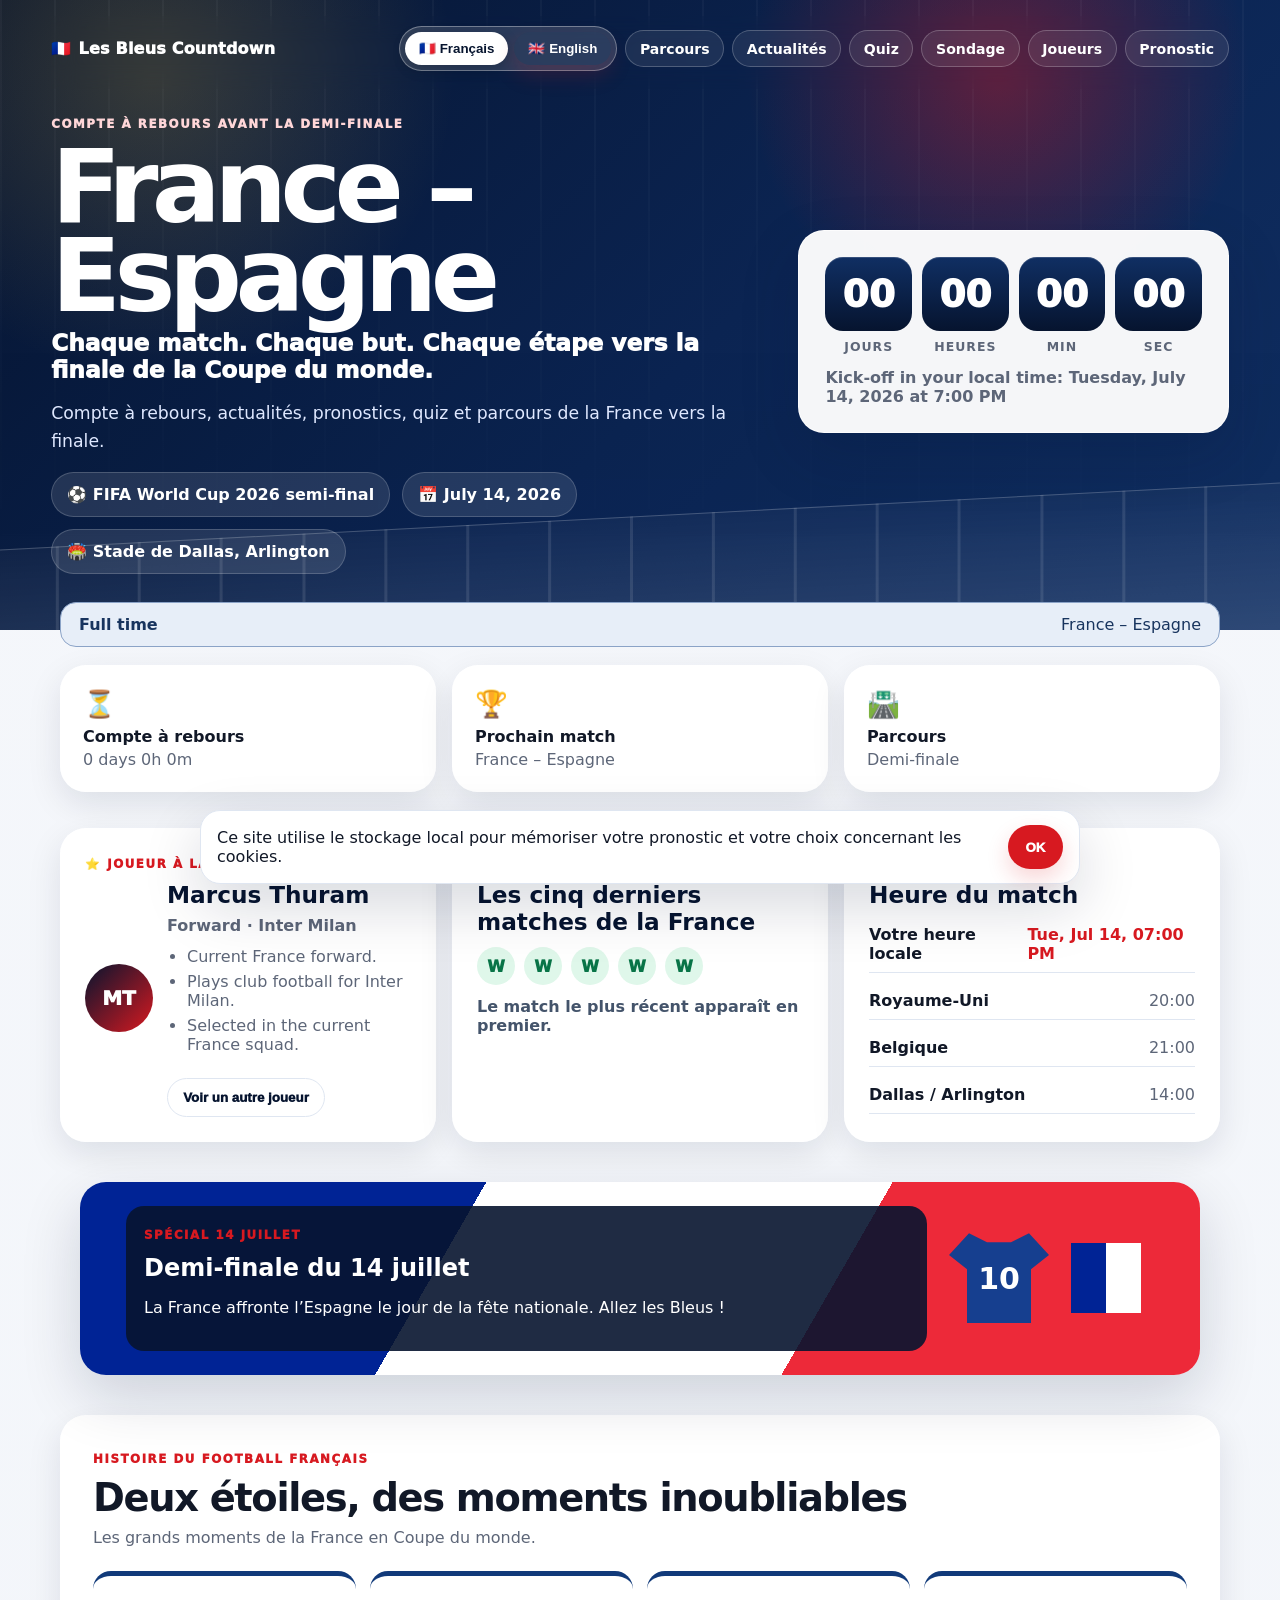
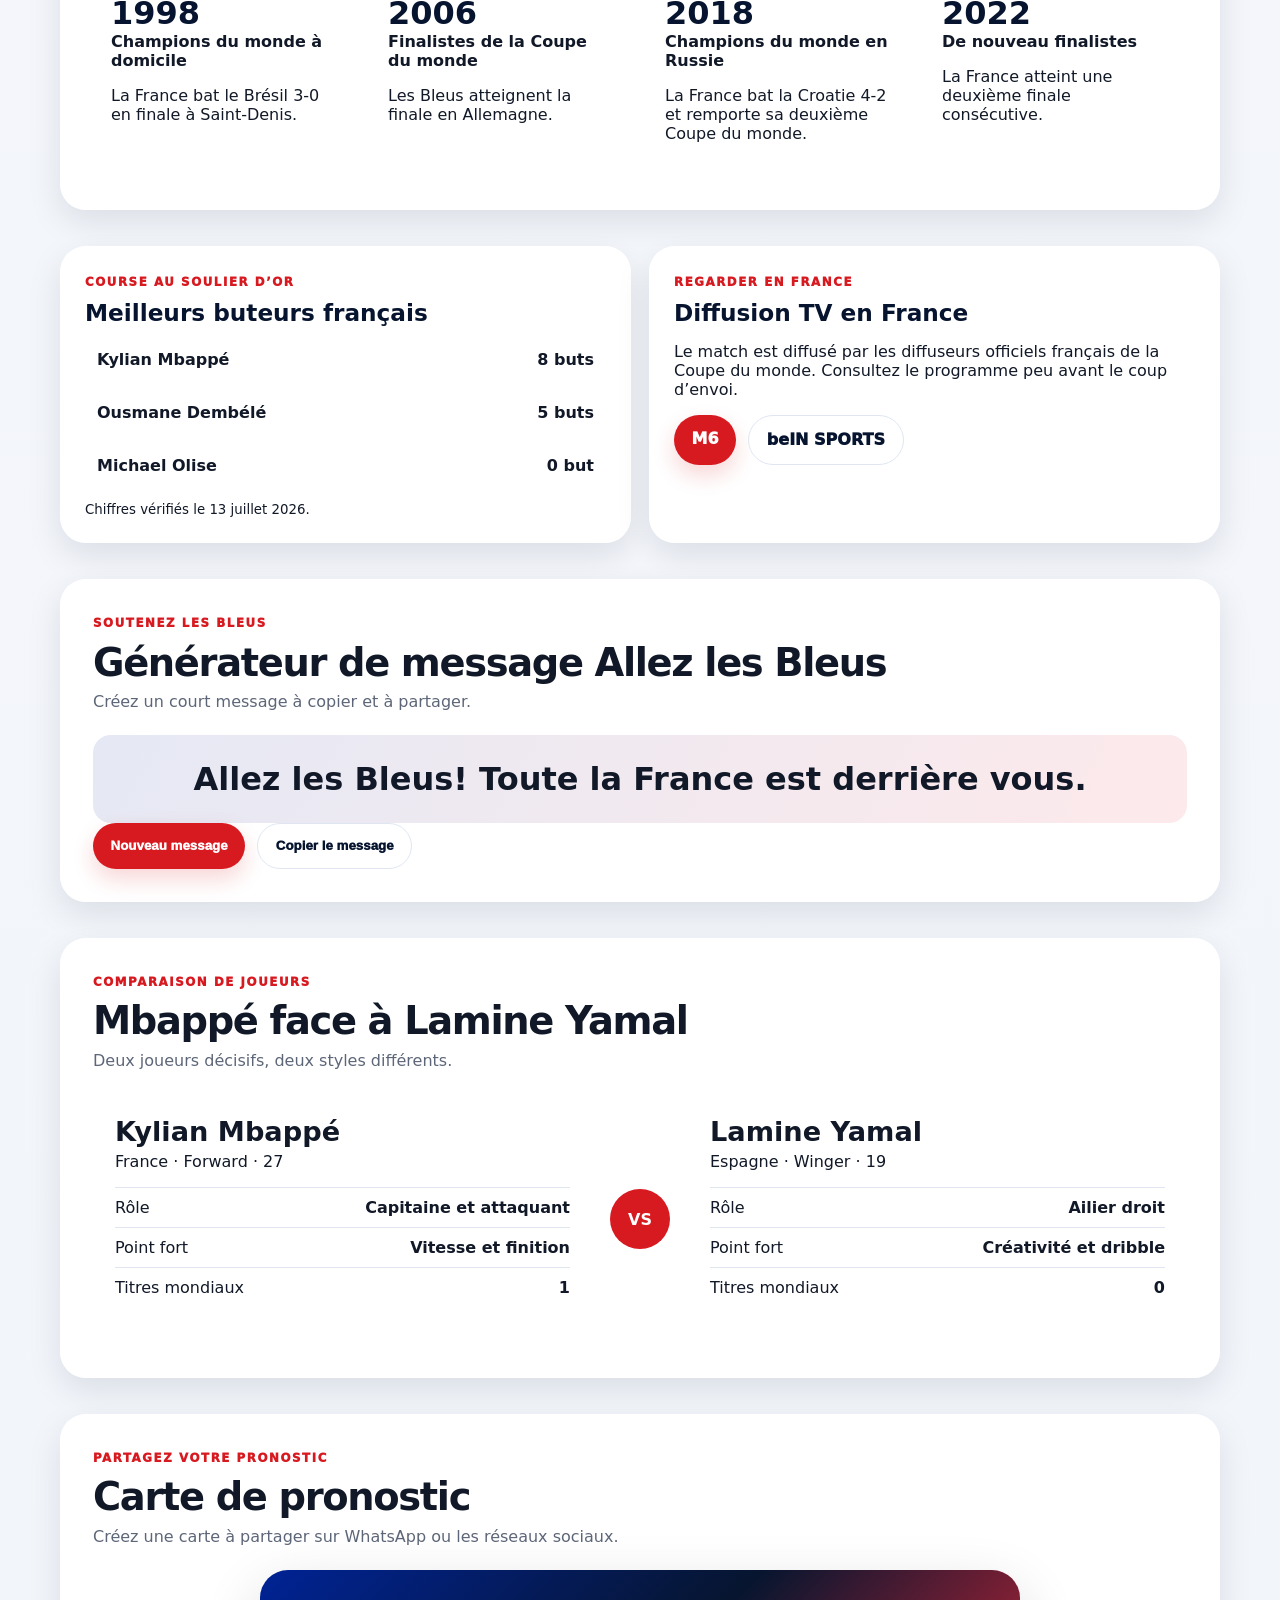
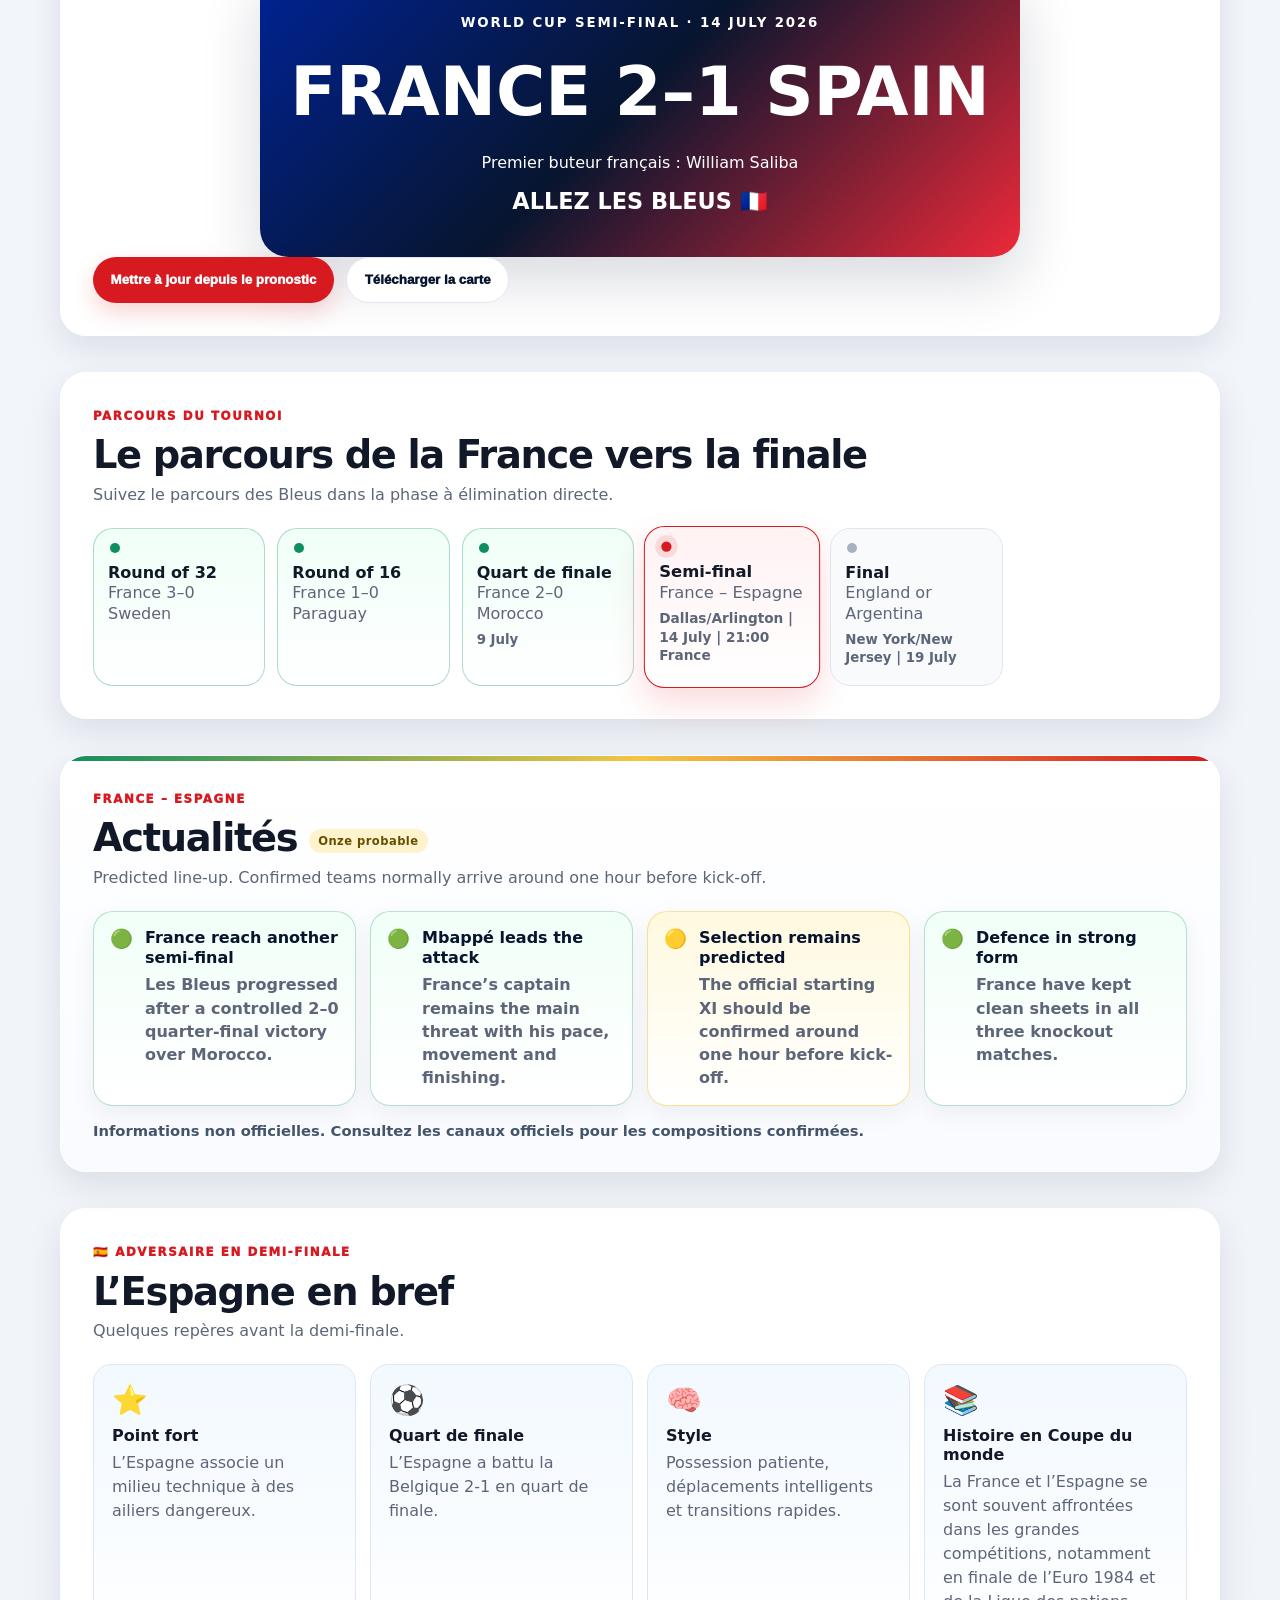
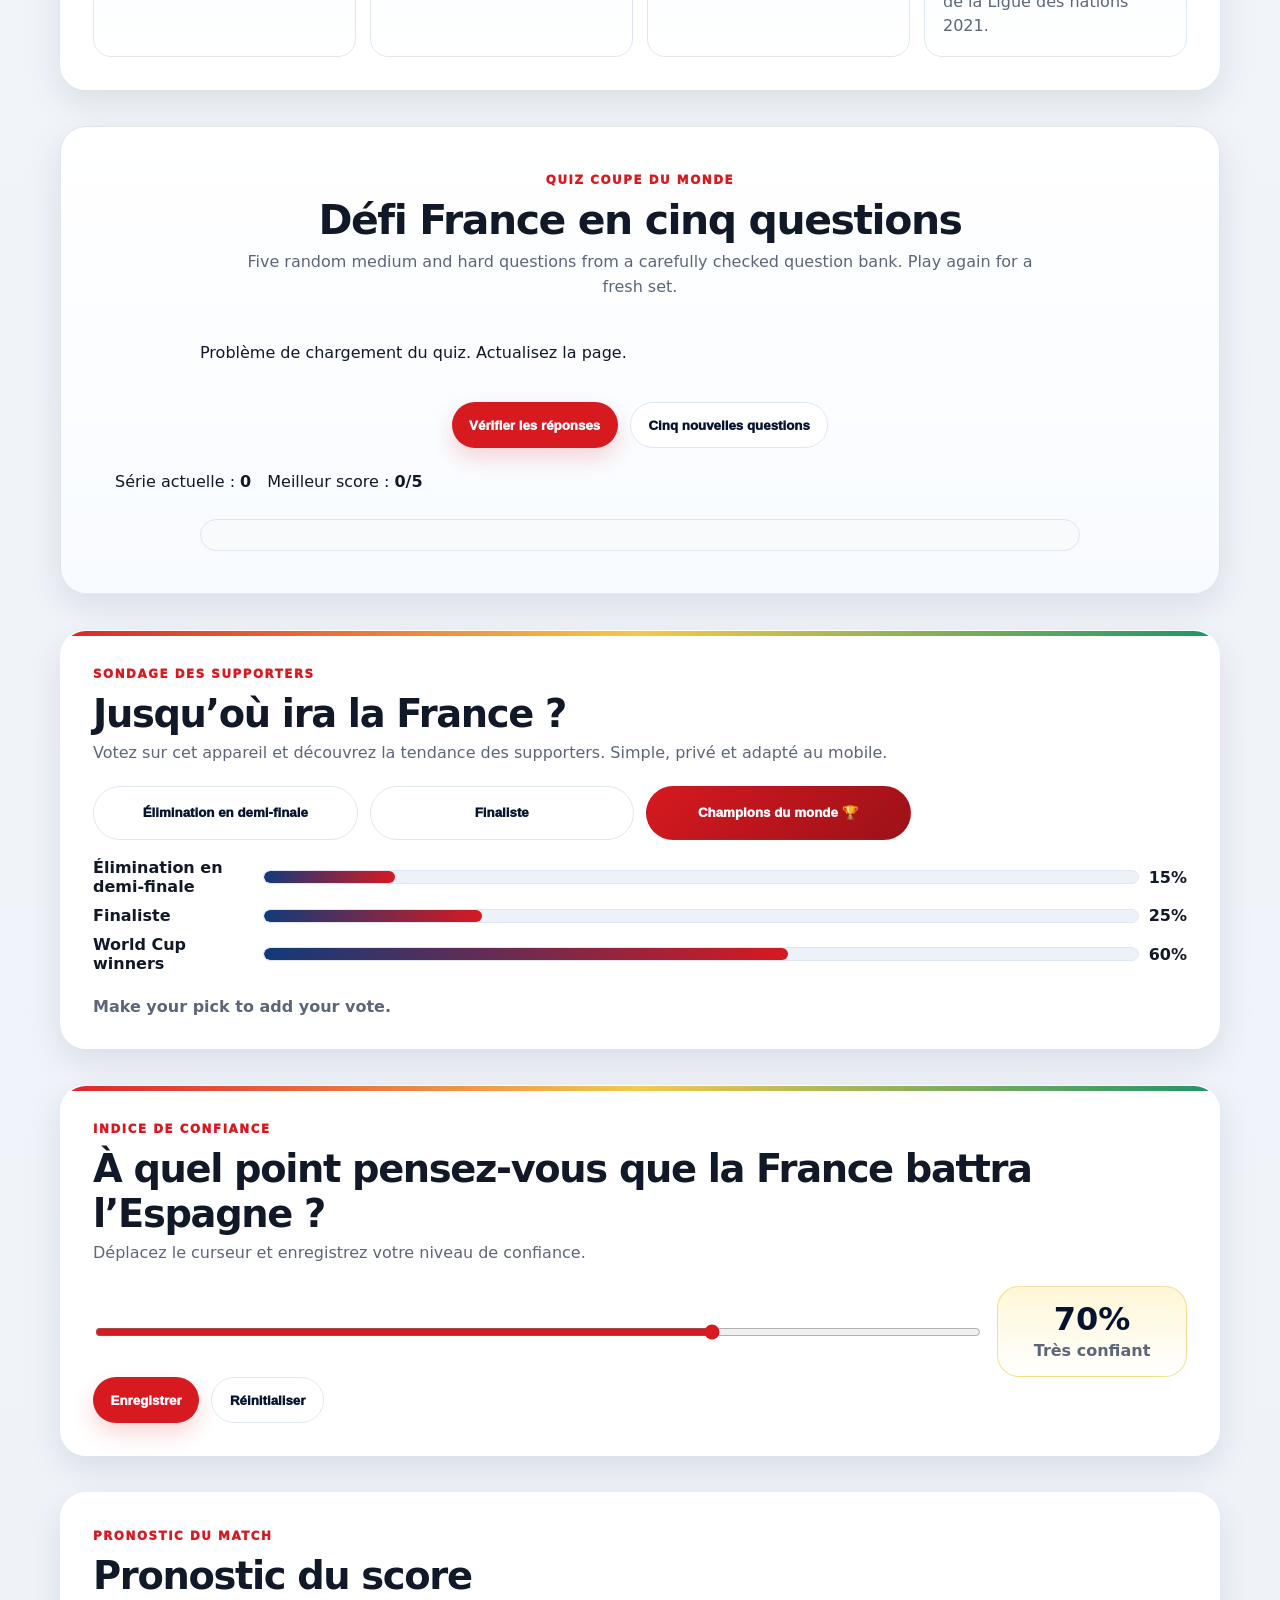
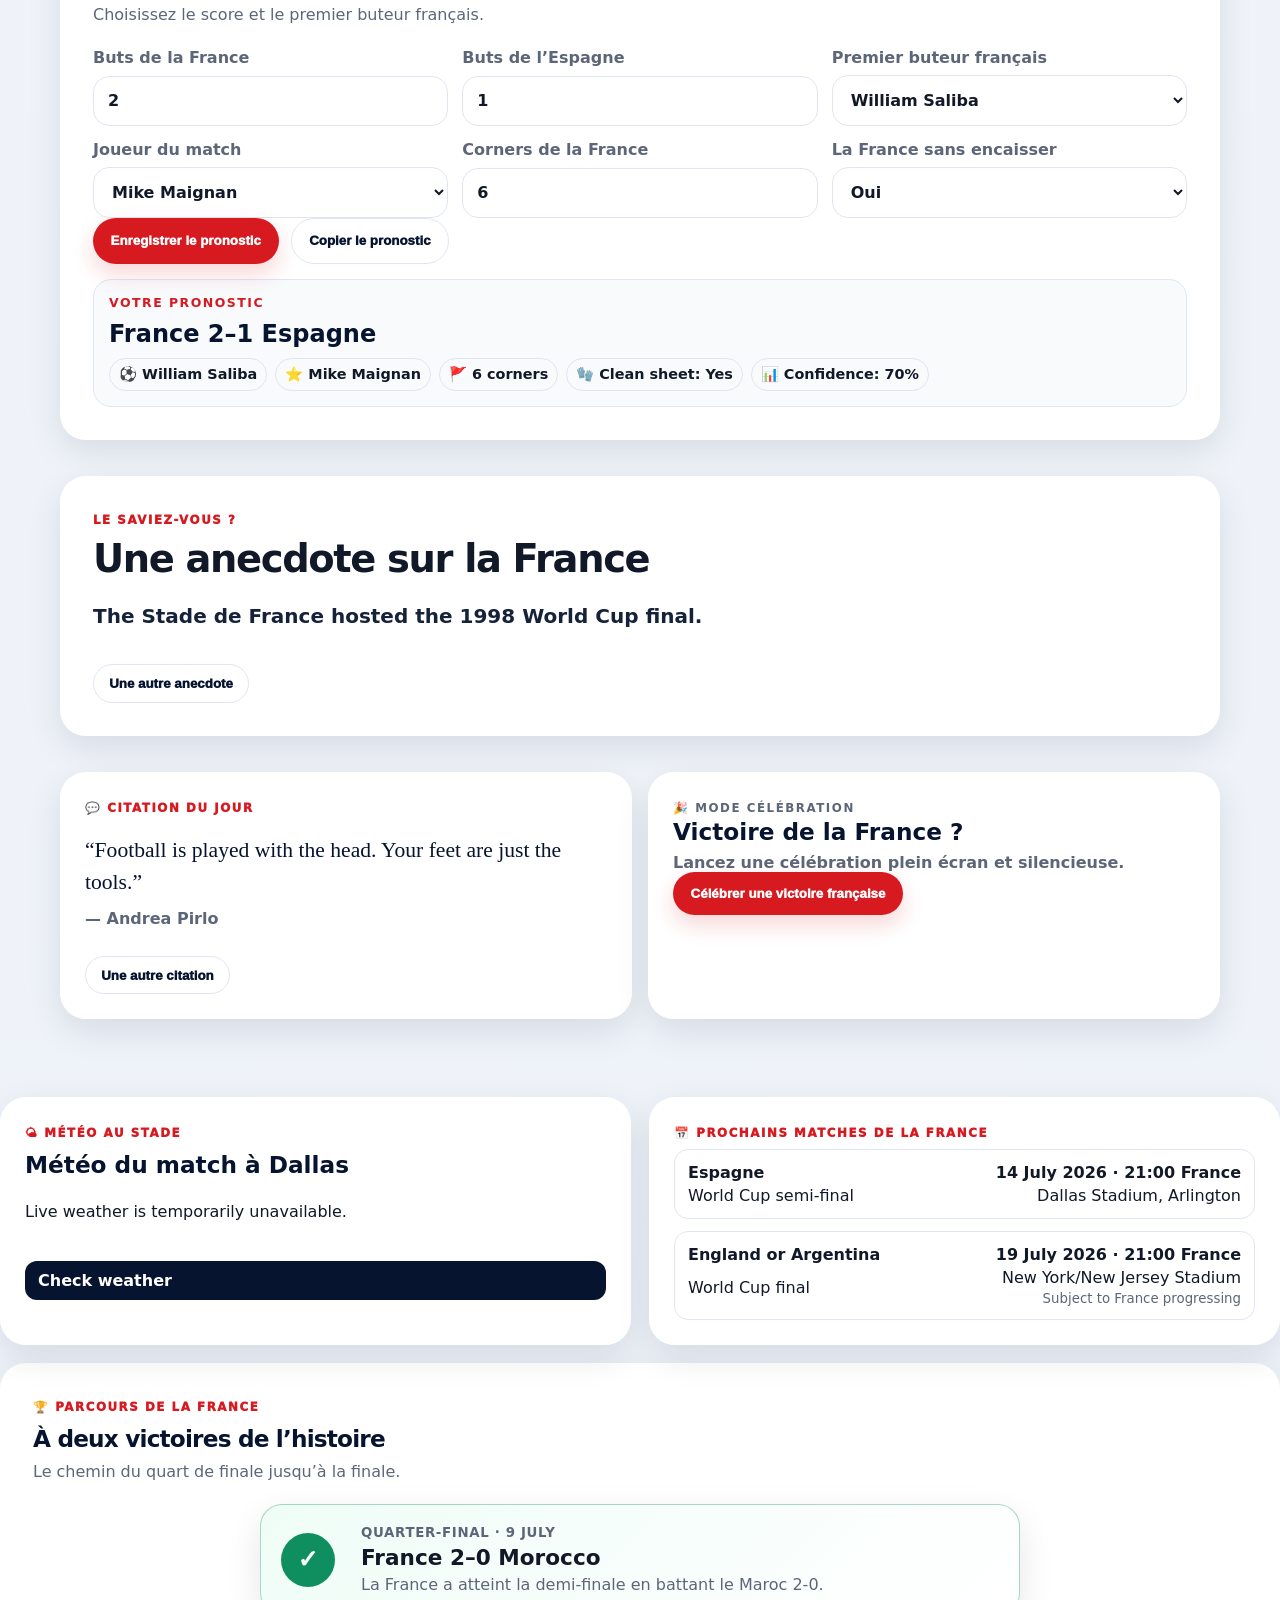
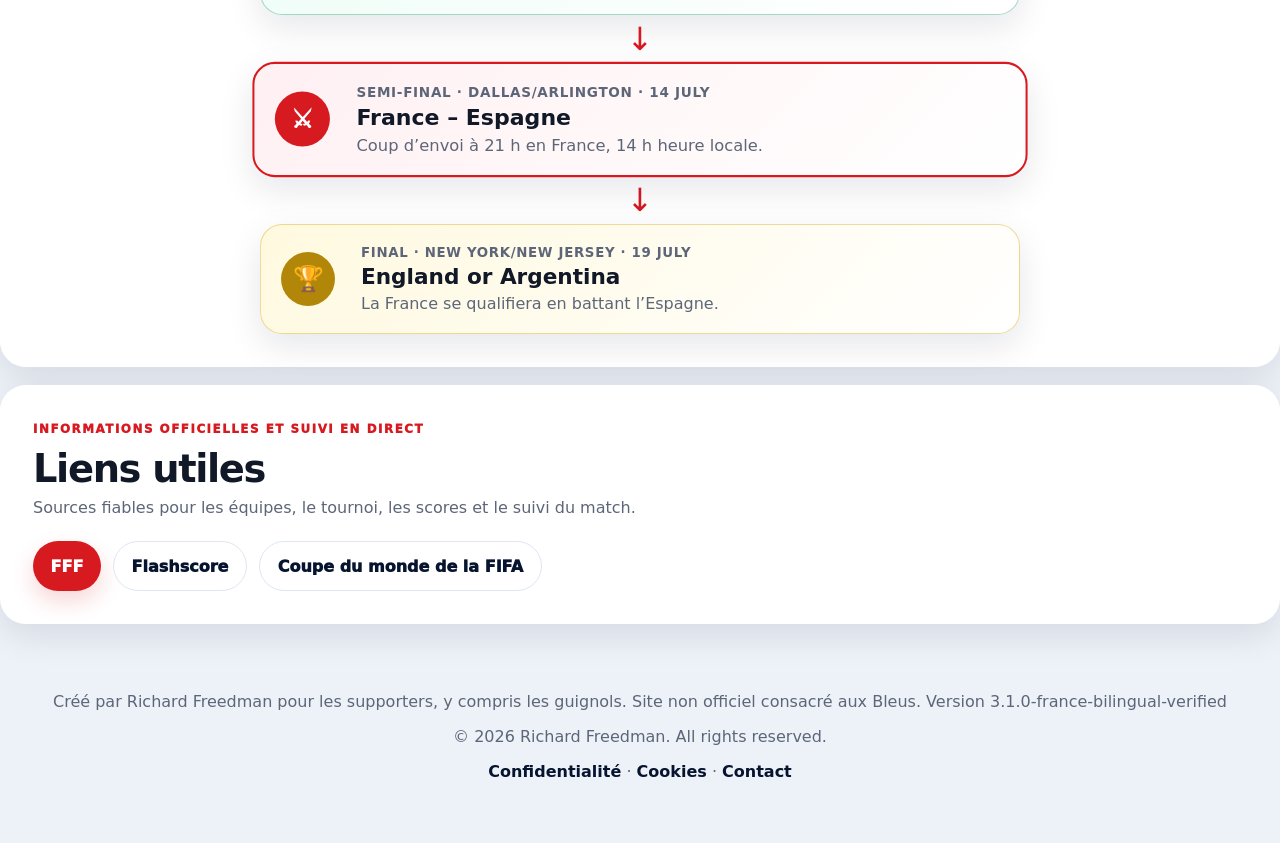
==== commit 0da83126: "Add files via upload" ====
--- a/index.html
+++ b/index.html
@@ -1,5 +1,5 @@
 <!doctype html>
-<html lang="en">
+<html lang="fr">
 <head>
   <meta charset="utf-8" />
   <meta name="viewport" content="width=device-width, initial-scale=1, viewport-fit=cover" />
@@ -23,7 +23,7 @@
     <nav class="topbar" aria-label="Main navigation">
       <a class="brand" href="#top">🇫🇷 <span>Les Bleus Countdown</span></a>
       <button class="menu-toggle" id="menuToggle" aria-expanded="false" aria-controls="navLinks">Menu</button>
-      <div class="nav-links" id="navLinks"><div class="language-switch" role="group" aria-label="Language / Langue"><button id="languageToggle" class="language-toggle" type="button" aria-label="Afficher le site en français">🇫🇷 FRANÇAIS</button></div>
+      <div class="nav-links" id="navLinks"><div class="language-switch" role="group" aria-label="Choisir la langue"><button id="langFr" class="language-choice active" type="button" aria-pressed="true">🇫🇷 Français</button><button id="langEn" class="language-choice" type="button" aria-pressed="false">🇬🇧 English</button></div>
         <a href="#road">Road</a>
         <a href="#team-news">Team News</a>
         <a href="#quiz">Quiz</a>
@@ -80,11 +80,11 @@
 
     <section class="card reveal" id="history"><div class="section-head"><p class="eyebrow">French football history</p><h2>Two stars, unforgettable moments</h2><p>France’s landmark World Cup achievements.</p></div><div class="history-timeline"><article><b>1998</b><span>World champions on home soil</span><p>France beat Brazil 3–0 in the final in Saint-Denis.</p></article><article><b>2006</b><span>World Cup finalists</span><p>Les Bleus reached the final in Germany.</p></article><article><b>2018</b><span>World champions in Russia</span><p>France beat Croatia 4–2 to lift their second World Cup.</p></article><article><b>2022</b><span>Finalists again</span><p>France reached a second consecutive final.</p></article></div></section>
 
-    <section class="feature-grid reveal" id="scorers-tv"><article class="mini-card"><p class="eyebrow">France attacking players</p><h2>Players to watch</h2><div class="scorer-table"><span><b>Kylian Mbappé</b><strong>Captain</strong></span><span><b>Ousmane Dembélé</b><strong>Forward</strong></span><span><b>Michael Olise</b><strong>Forward</strong></span></div><small>No unverified tournament goal totals are shown.</small></article><article class="mini-card"><p class="eyebrow">Watch in France</p><h2>French TV information</h2><p>The match is available through official French World Cup broadcasters. Check the programme guide shortly before kick-off.</p><div class="cta-row"><a href="https://www.m6.fr/" target="_blank" rel="noopener">M6</a><a class="secondary" href="https://www.beinsports.com/fr-fr" target="_blank" rel="noopener">beIN SPORTS</a></div></article></section>
+    <section class="feature-grid reveal" id="scorers-tv"><article class="mini-card"><p class="eyebrow">Golden Boot tracker</p><h2>France top scorers</h2><div class="scorer-table"><span><b>Kylian Mbappé</b><strong>8 goals</strong></span><span><b>Ousmane Dembélé</b><strong>5 goals</strong></span><span><b>Michael Olise</b><strong>0 goals</strong></span></div><small>Figures checked on 13 July 2026.</small></article><article class="mini-card"><p class="eyebrow">Watch in France</p><h2>French TV information</h2><p>The match is available through official French World Cup broadcasters. Check the programme guide shortly before kick-off.</p><div class="cta-row"><a href="https://www.m6.fr/" target="_blank" rel="noopener">M6</a><a class="secondary" href="https://www.beinsports.com/fr-fr" target="_blank" rel="noopener">beIN SPORTS</a></div></article></section>
 
     <section class="card reveal" id="fan-message"><div class="section-head"><p class="eyebrow">Support Les Bleus</p><h2>Allez les Bleus message generator</h2><p>Create a short matchday message to copy and share.</p></div><div id="fanMessage" class="generated-message">Allez les Bleus! Toute la France est derrière vous.</div><div class="button-row"><button id="generateMessage">New message</button><button id="copyMessage" class="ghost">Copy message</button></div></section>
 
-    <section class="card reveal" id="comparison"><div class="section-head"><p class="eyebrow">Player comparison</p><h2>Mbappé v Lamine Yamal</h2><p>Two match-winners, two different styles.</p></div><div class="comparison-grid"><article><h3>Kylian Mbappé</h3><span>France · Forward · 27</span><dl><div><dt>Role</dt><dd>Captain and forward</dd></div><div><dt>Strength</dt><dd>Pace and finishing</dd></div><div><dt>World Cup titles</dt><dd>1</dd></div></dl></article><div class="versus">VS</div><article><h3>Lamine Yamal</h3><span>Spain · Winger · 19</span><dl><div><dt>Role</dt><dd>Winger</dd></div><div><dt>Strength</dt><dd>Creativity and dribbling</dd></div><div><dt>World Cup titles</dt><dd>0</dd></div></dl></article></div></section>
+    <section class="card reveal" id="comparison"><div class="section-head"><p class="eyebrow">Player comparison</p><h2>Mbappé v Lamine Yamal</h2><p>Two match-winners, two different styles.</p></div><div class="comparison-grid"><article><h3>Kylian Mbappé</h3><span>France · Forward · 27</span><dl><div><dt>Role</dt><dd>Captain and forward</dd></div><div><dt>Strength</dt><dd>Pace and finishing</dd></div><div><dt>World Cup titles</dt><dd>1</dd></div></dl></article><div class="versus">VS</div><article><h3>Lamine Yamal</h3><span>Spain · Winger · 19</span><dl><div><dt>Role</dt><dd>Right winger</dd></div><div><dt>Strength</dt><dd>Creativity and dribbling</dd></div><div><dt>World Cup titles</dt><dd>0</dd></div></dl></article></div></section>
 
     <section class="card reveal" id="share-card"><div class="section-head"><p class="eyebrow">Share your prediction</p><h2>Match prediction card</h2><p>Generate a clean card for WhatsApp or social media.</p></div><div class="share-prediction-card" id="sharePredictionCard"><small>WORLD CUP SEMI-FINAL · 14 JULY 2026</small><h3>FRANCE <span id="cardFranceScore">2</span>–<span id="cardSpainScore">1</span> SPAIN</h3><p id="cardScorer">First France scorer: Kylian Mbappé</p><b>ALLEZ LES BLEUS 🇫🇷</b></div><div class="button-row"><button id="updateShareCard">Update from predictor</button><button id="downloadShareCard" class="ghost">Download card</button></div></section>
 
--- a/style.css
+++ b/style.css
@@ -80,4 +80,4 @@
 .language-toggle:hover,.language-toggle:focus-visible{transform:translateY(-1px);outline:3px solid #ed2939;outline-offset:2px}
 @media (max-width:760px){.language-toggle{width:100%;margin:.35rem 0 .65rem;font-size:1rem}}
 
-.language-switch{display:flex;align-items:center}.language-toggle{min-width:126px;font-weight:900;border:2px solid rgba(255,255,255,.7);box-shadow:0 4px 14px rgba(0,0,0,.18)}
+.language-switch{display:flex;gap:6px;padding:5px;border-radius:999px;background:rgba(255,255,255,.14);border:1px solid rgba(255,255,255,.35)}.language-choice{border:0;border-radius:999px;padding:9px 14px;background:transparent;color:#fff;font-weight:900;cursor:pointer;white-space:nowrap}.language-choice.active{background:#fff;color:#07152f;box-shadow:0 4px 14px rgba(0,0,0,.2)}.language-choice:focus-visible{outline:3px solid #ed2939;outline-offset:2px}@media(max-width:760px){.language-switch{width:100%;justify-content:center;margin:.35rem 0 .65rem}.language-choice{flex:1}}
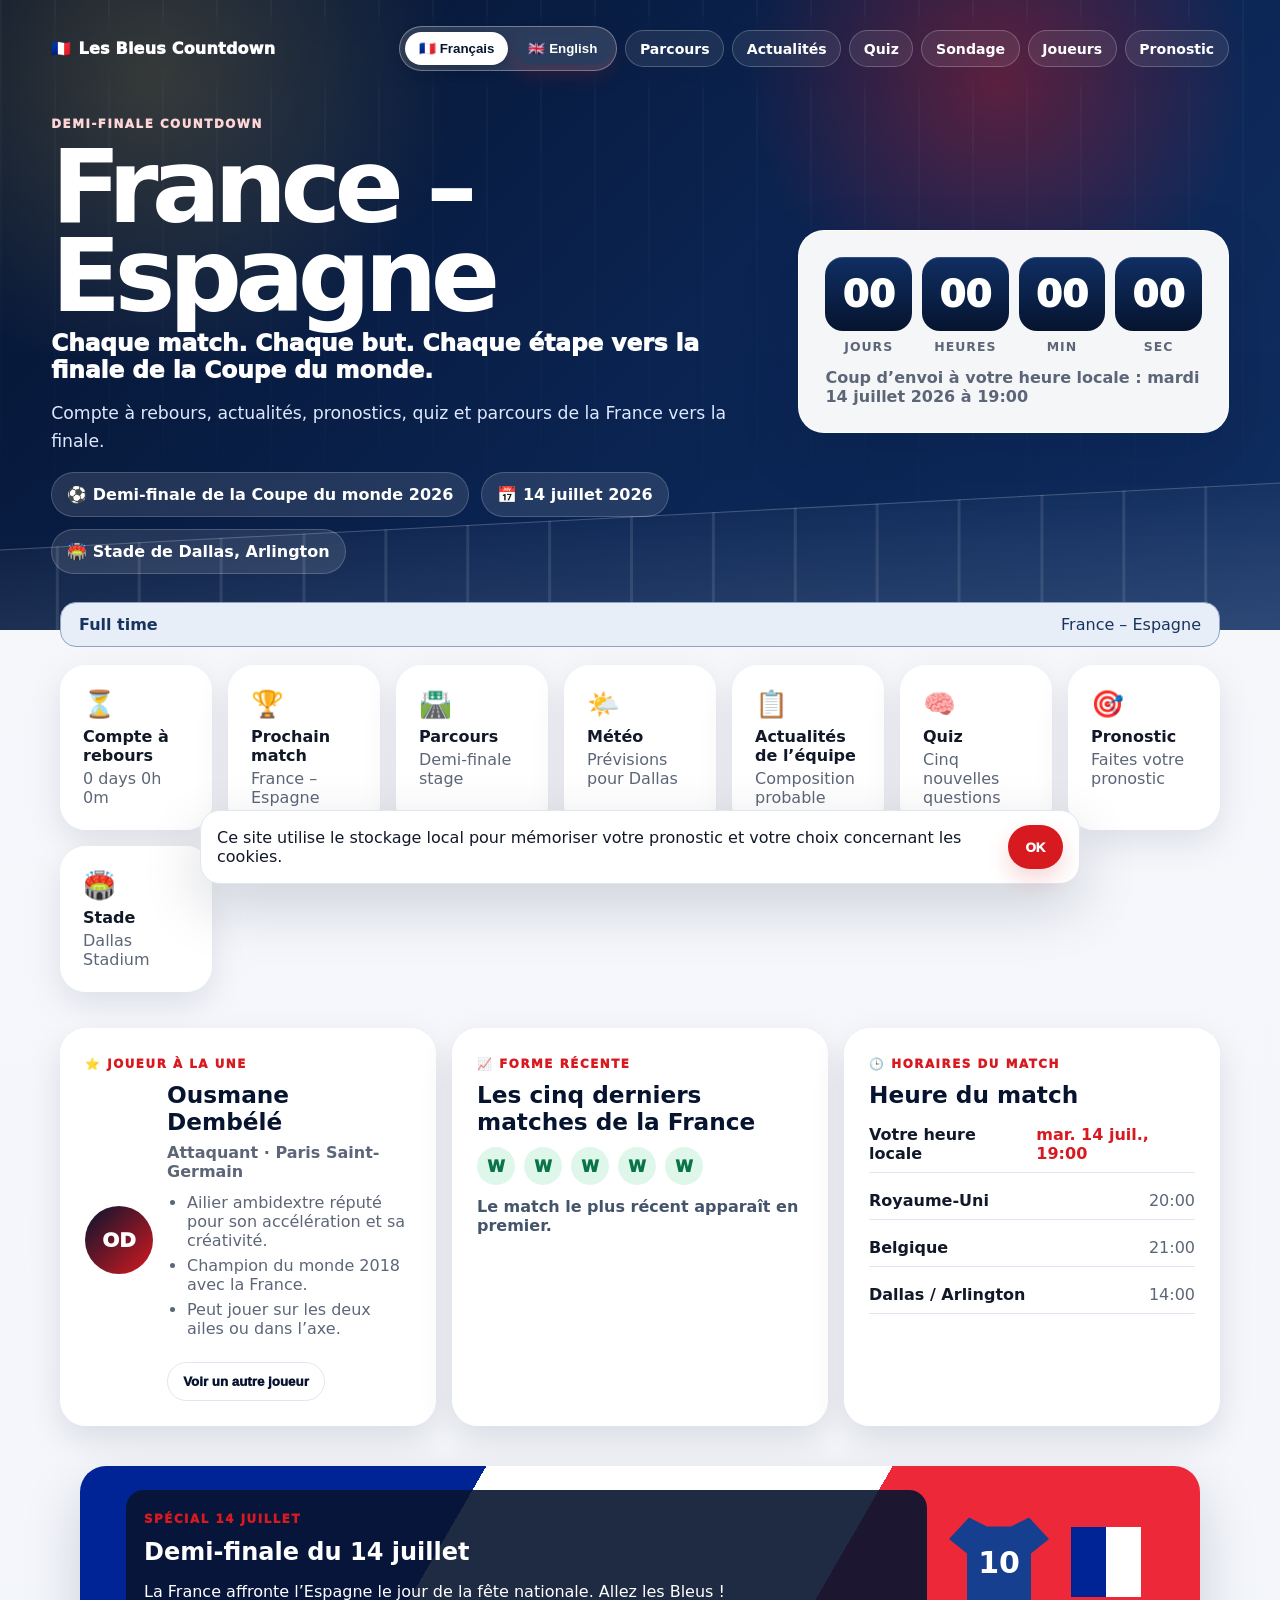
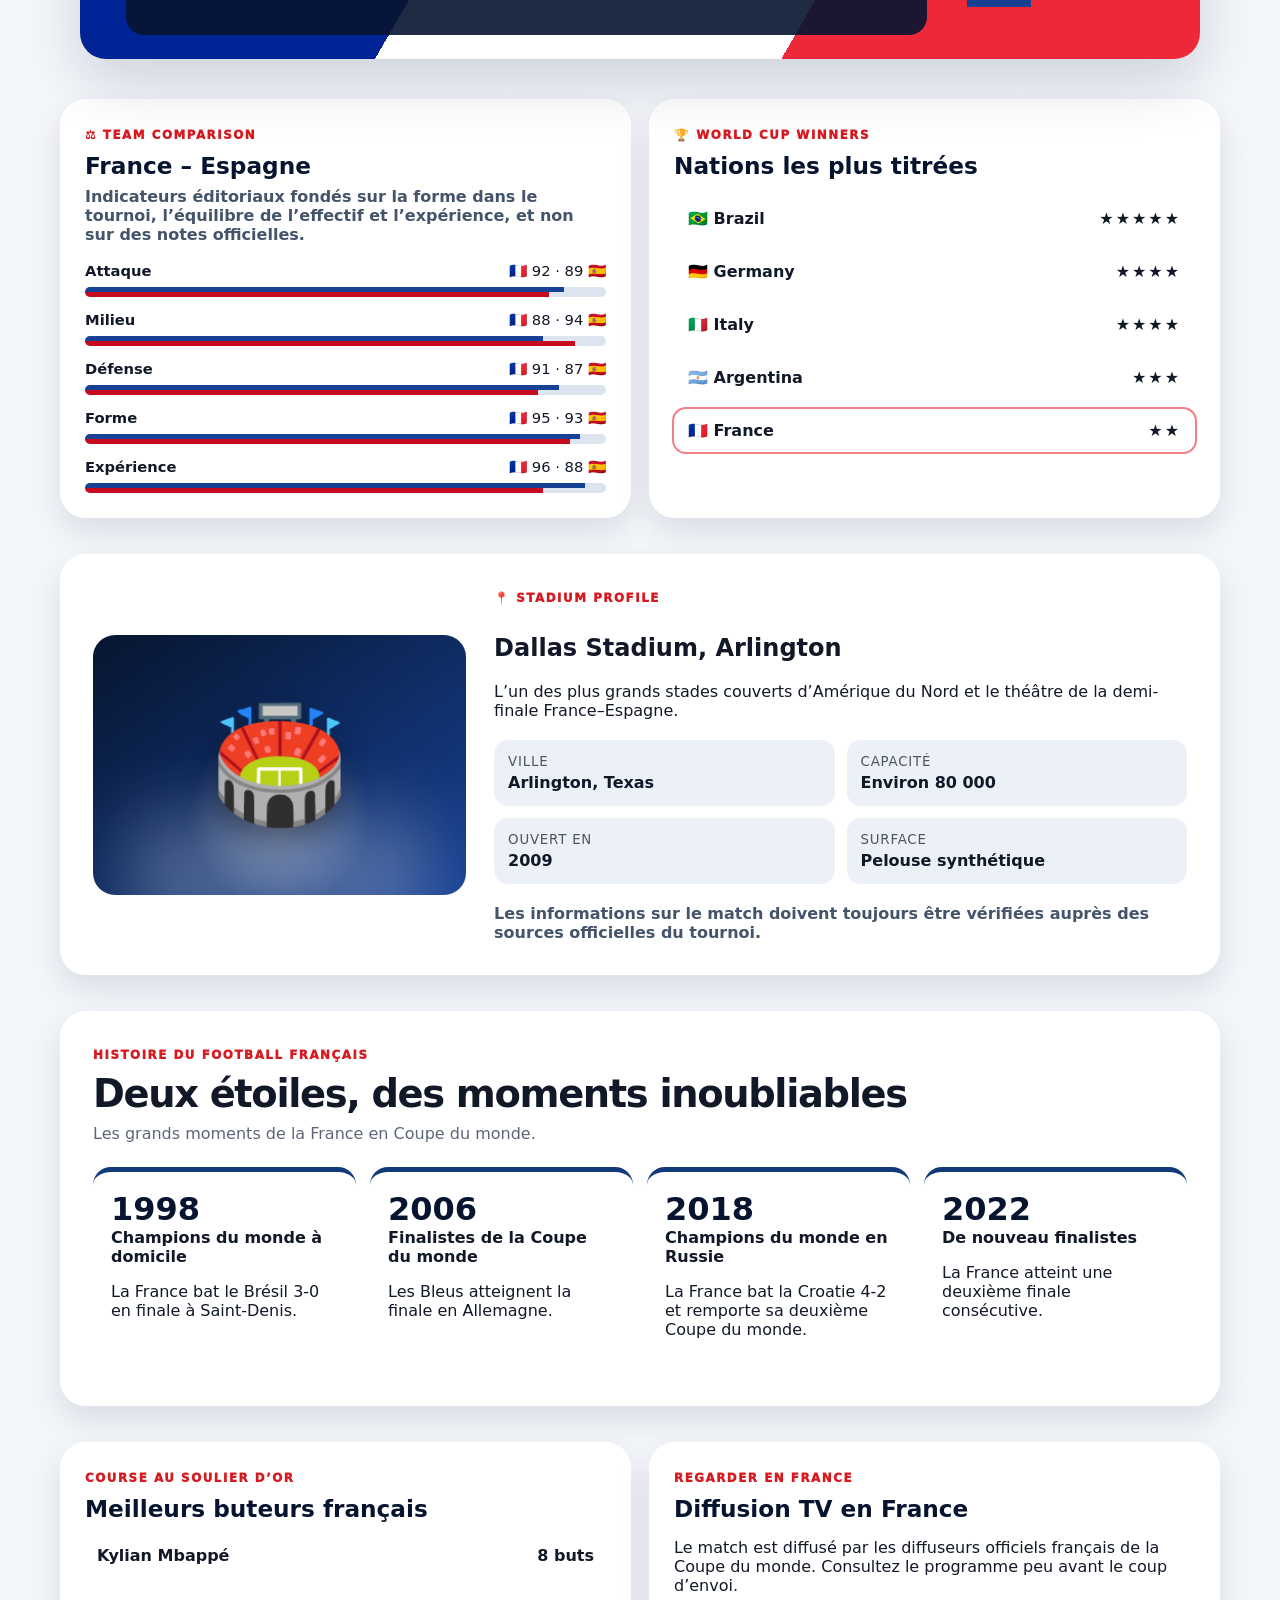
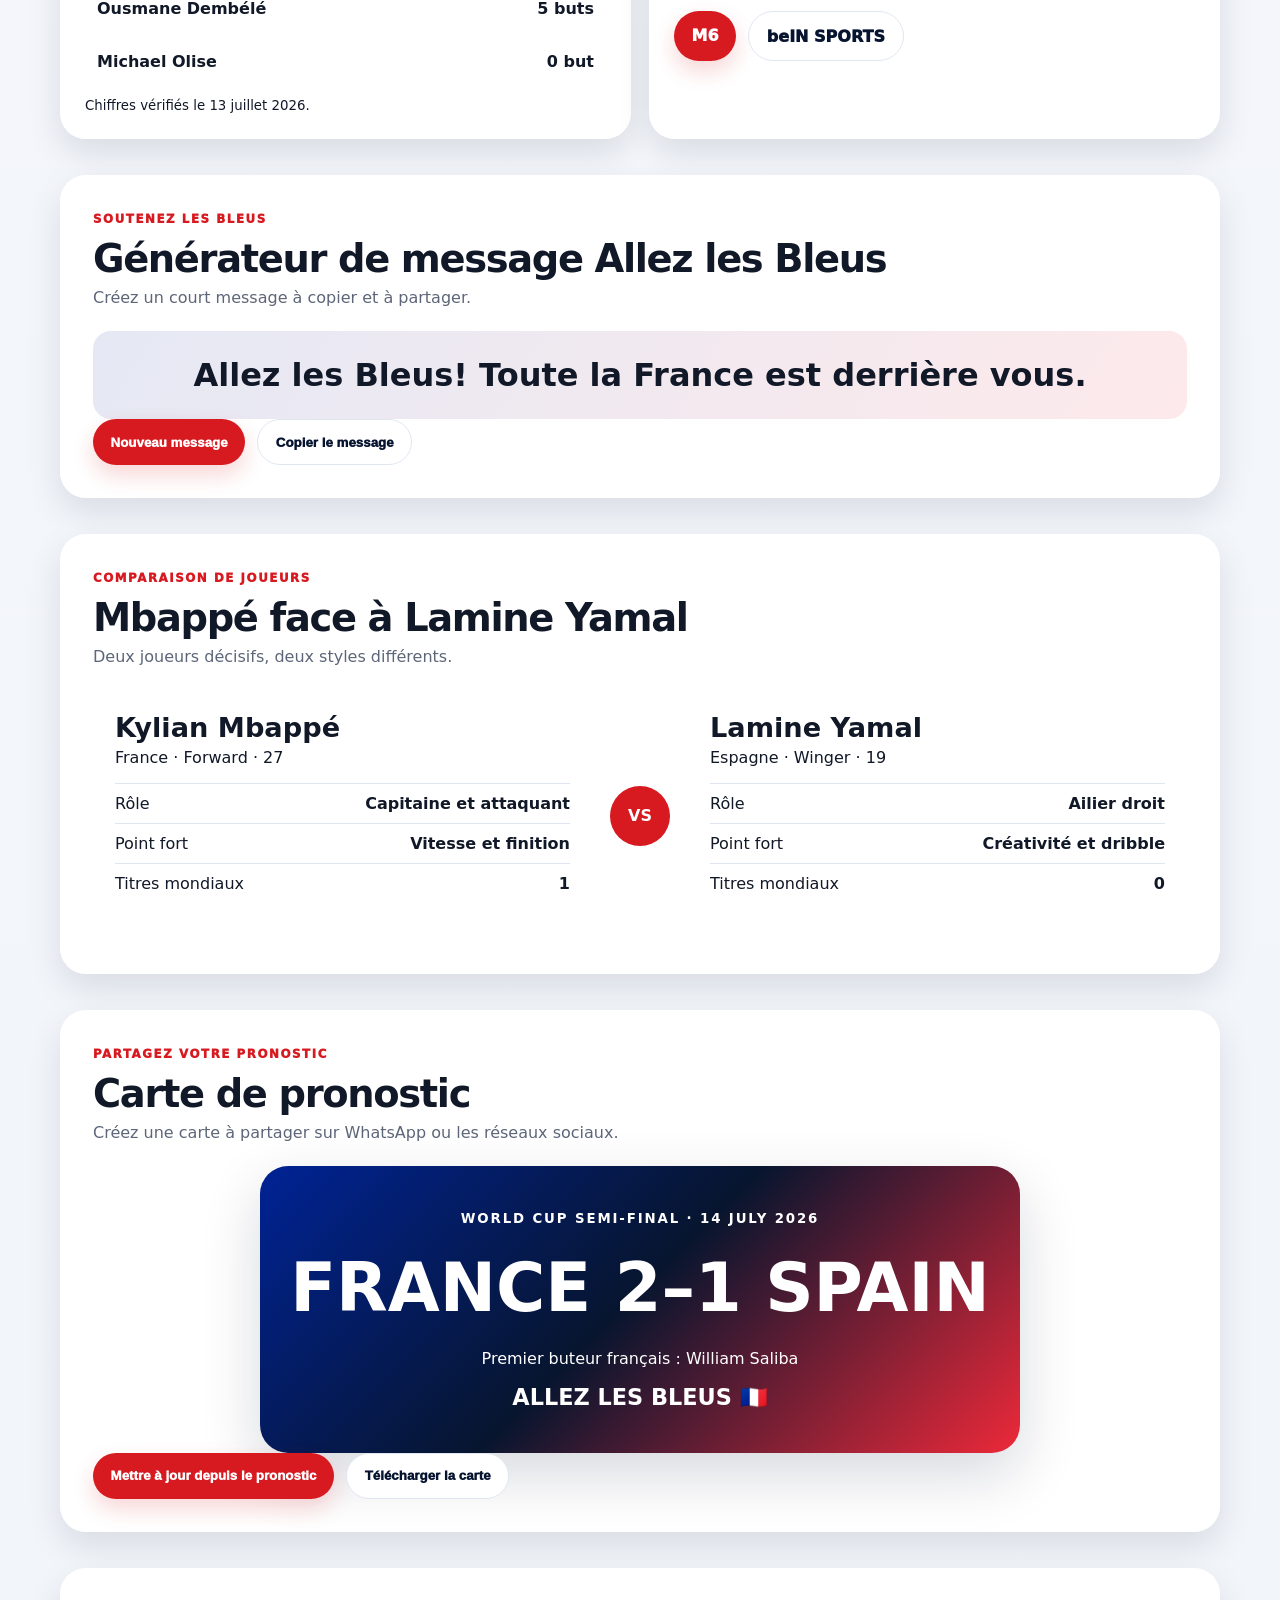
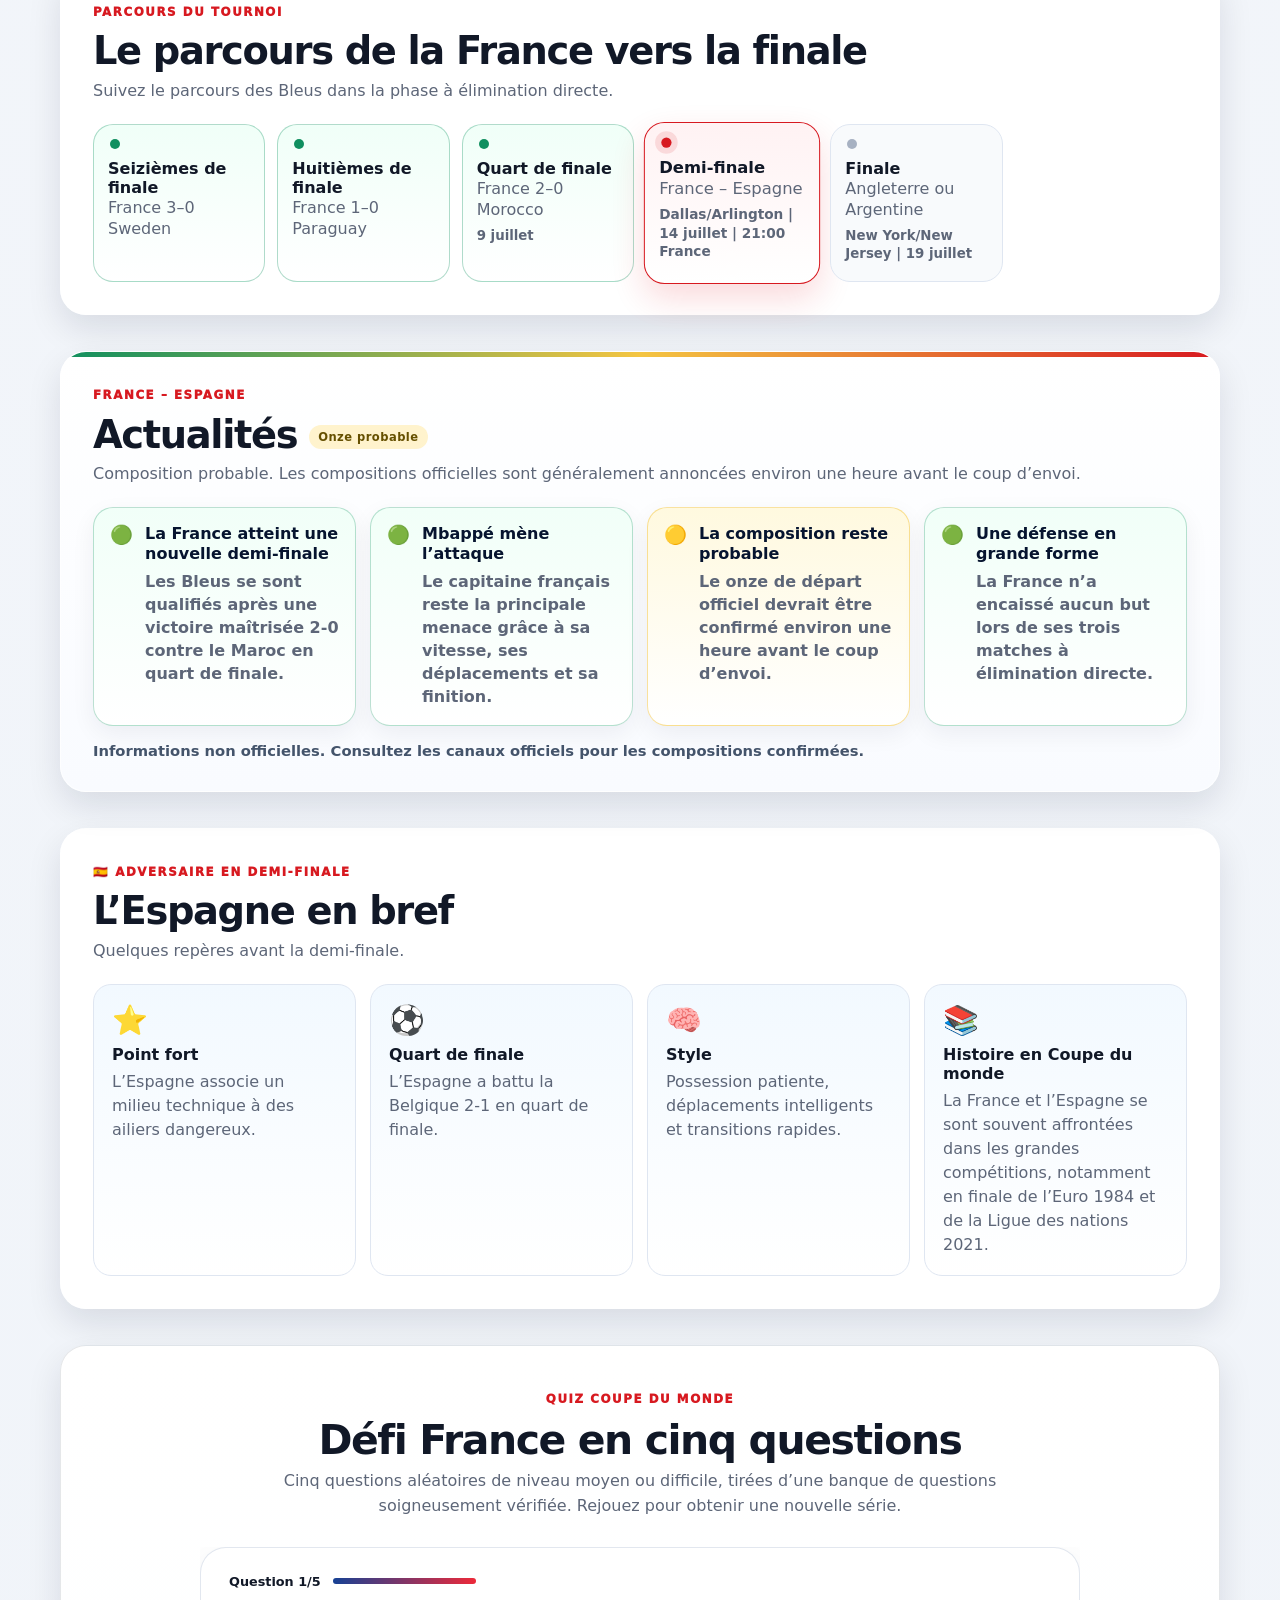
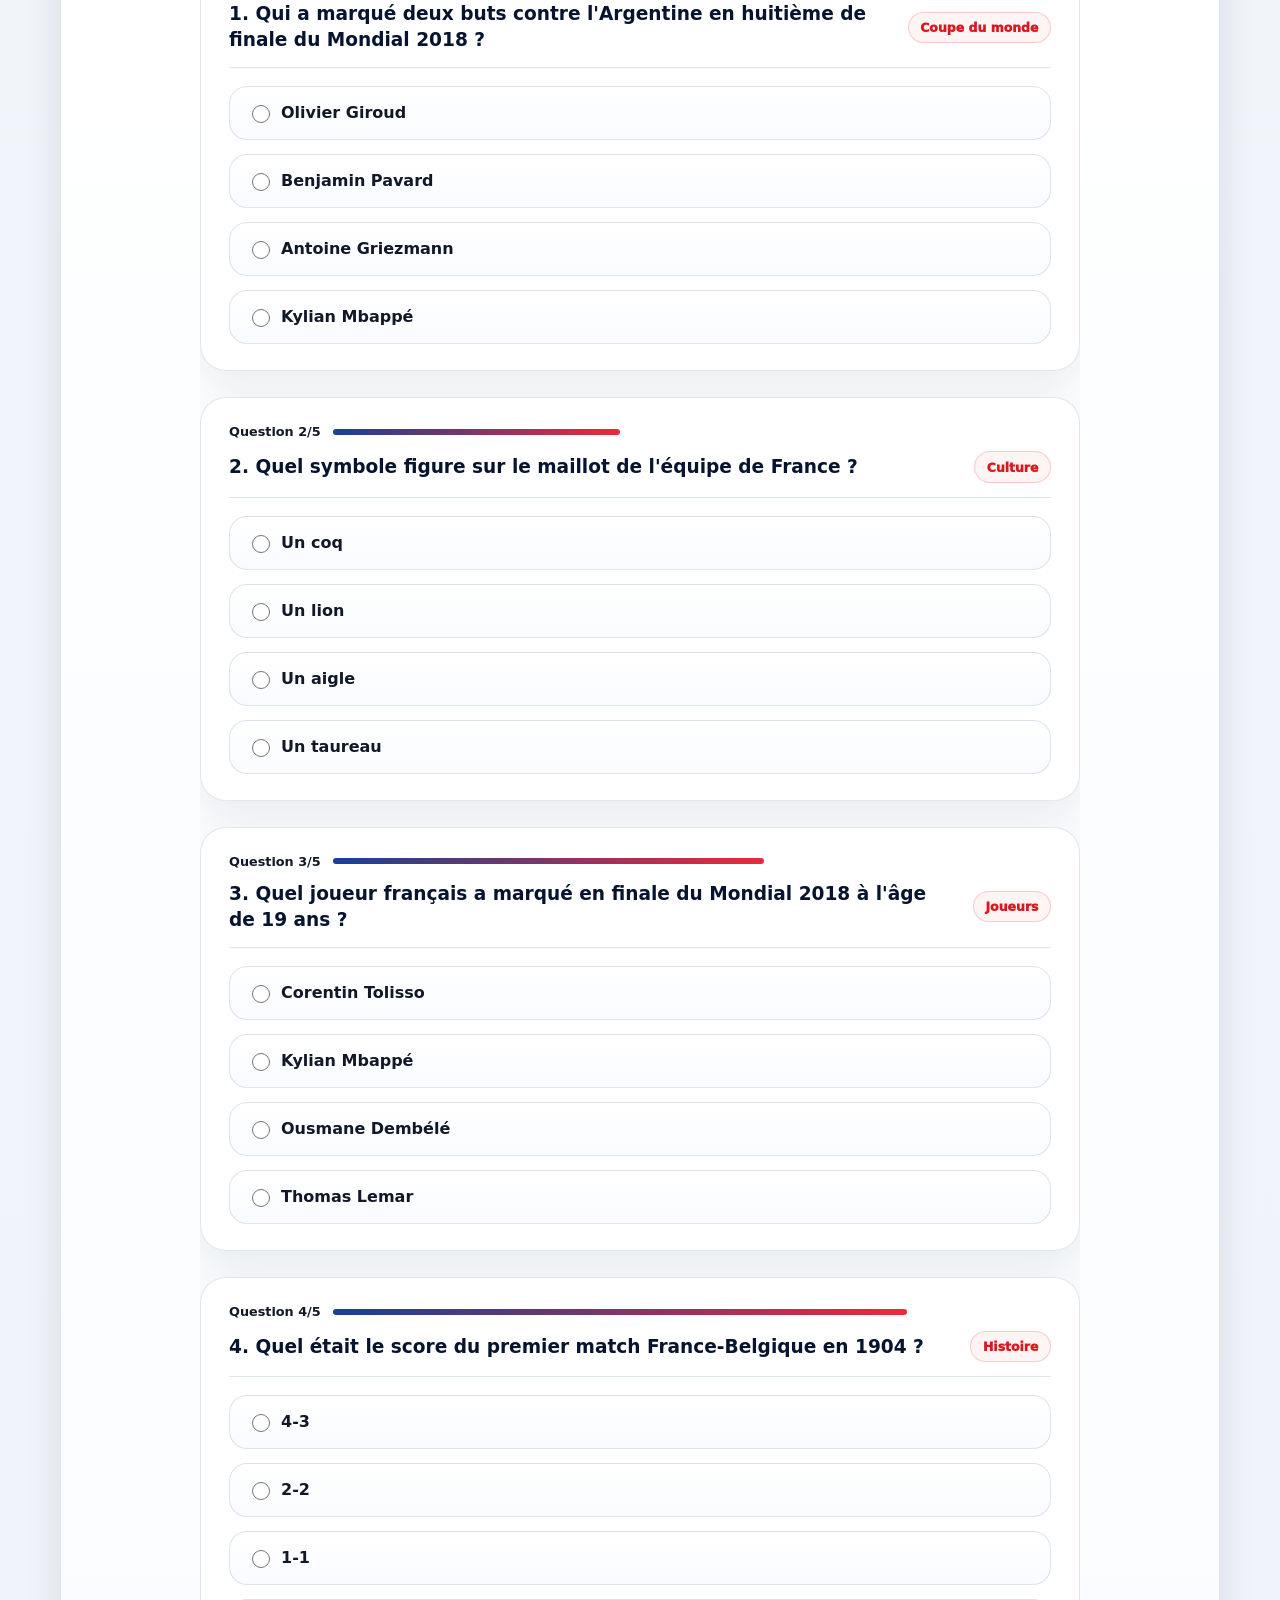
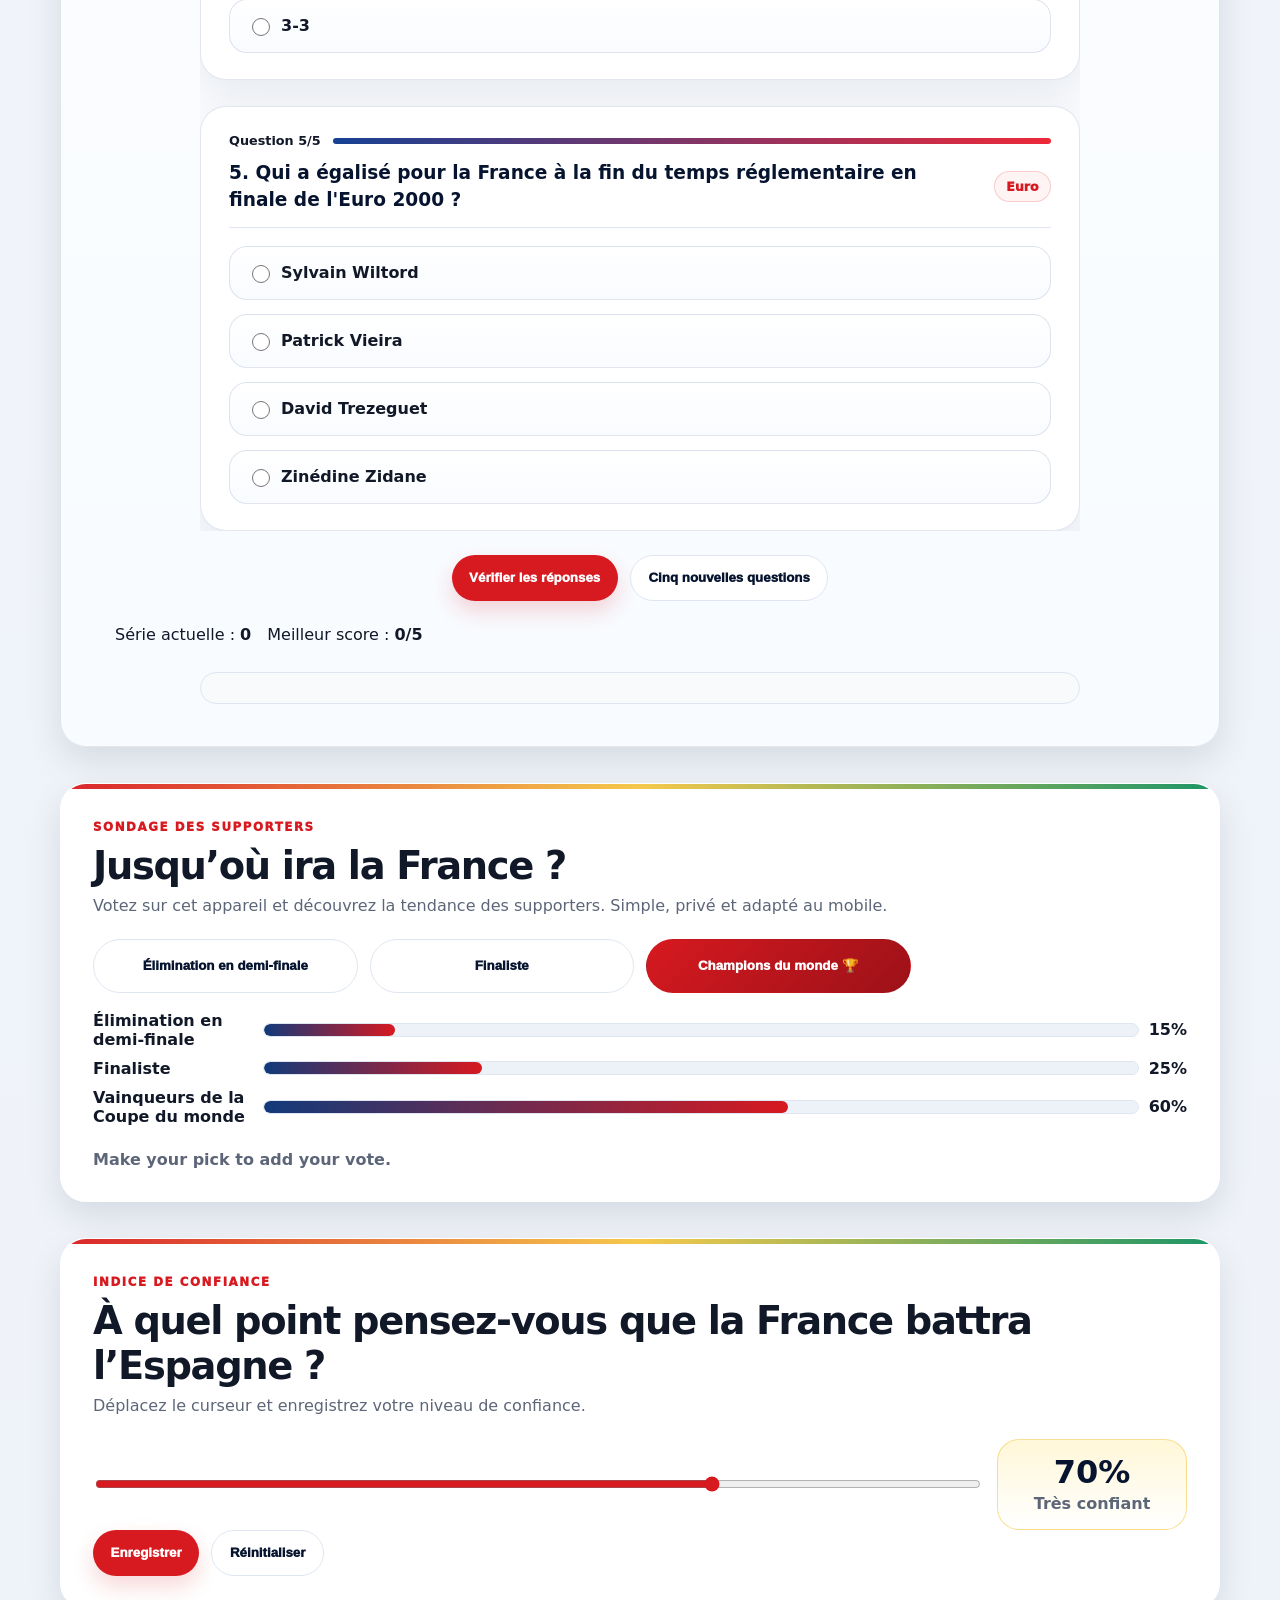
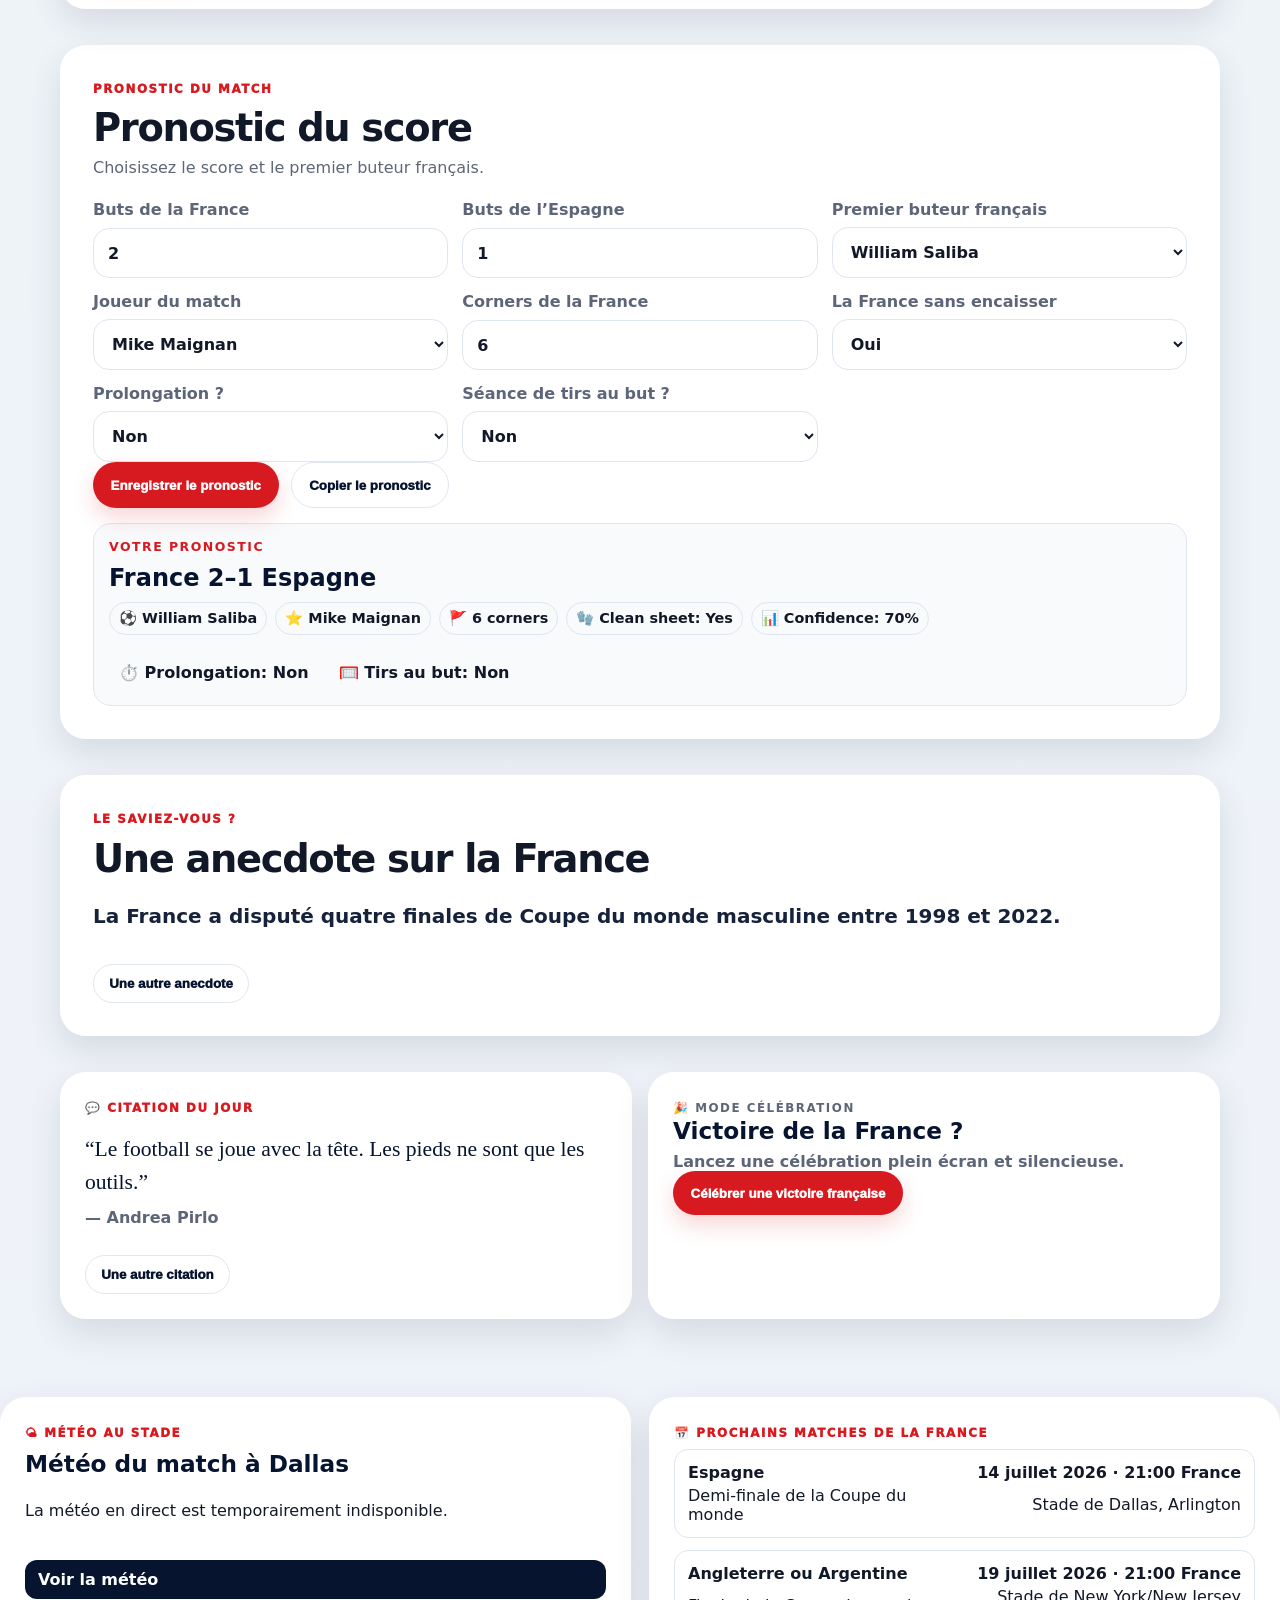
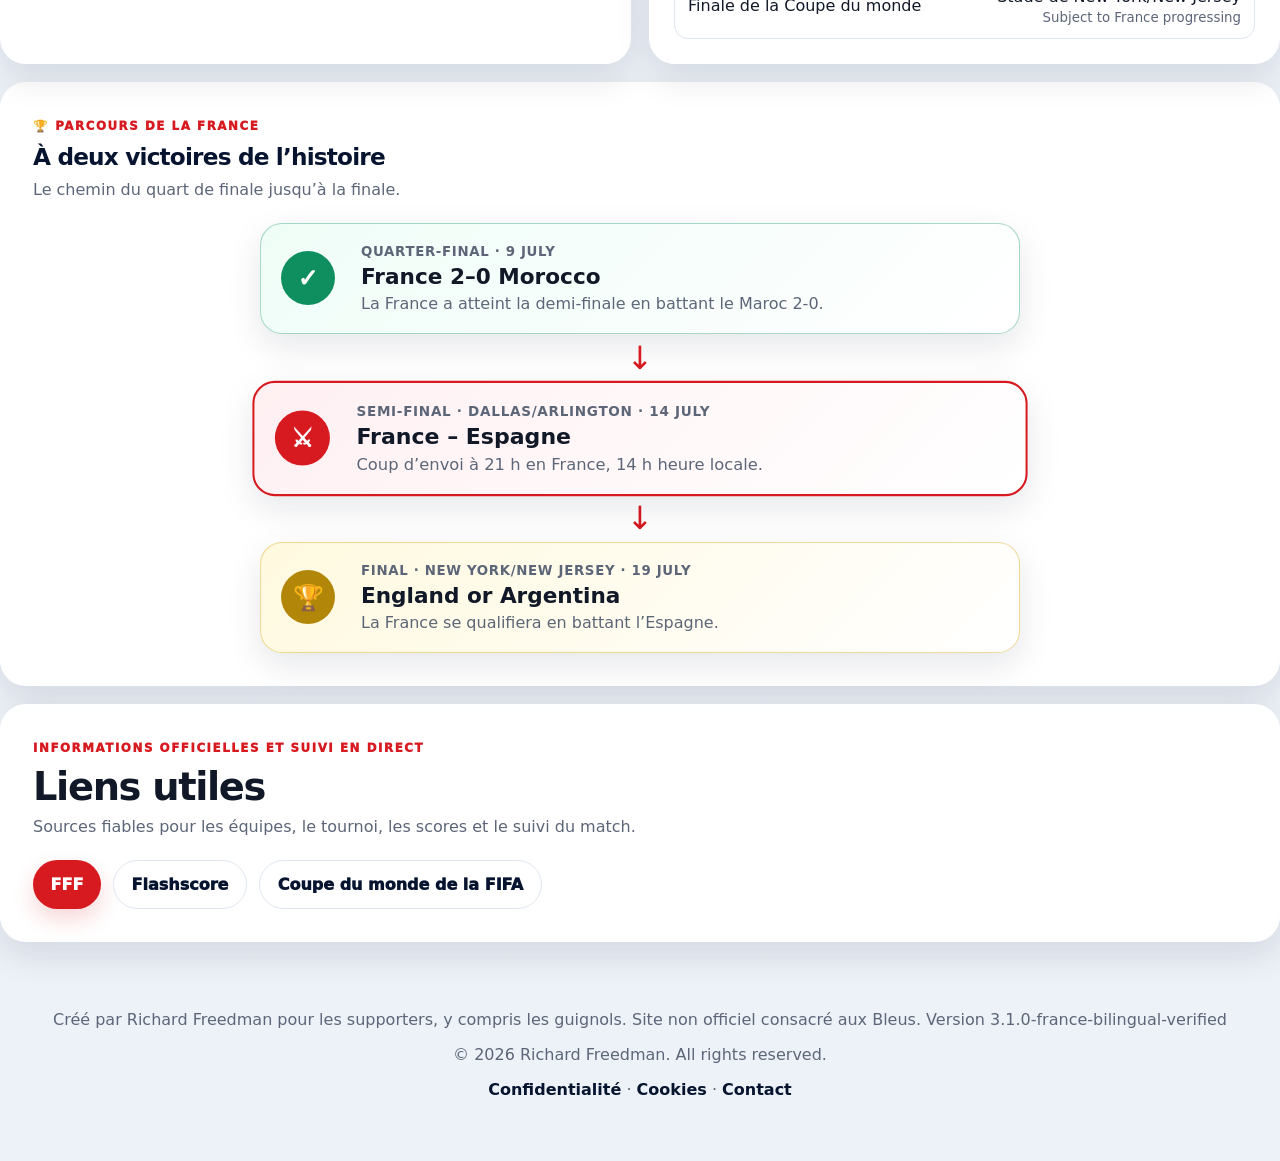
==== commit 36da2c49: "Add files via upload" ====
--- a/index.html
+++ b/index.html
@@ -57,6 +57,11 @@
       <article><span>⏳</span><b>Countdown</b><p id="dashCountdown">Loading...</p></article>
       <article><span>🏆</span><b>Next match</b><p id="dashMatch">France v Spain</p></article>
       <article><span>🛣️</span><b>Progress</b><p id="dashProgress">Semi-final stage</p></article>
+      <article><span>🌤️</span><b>Weather</b><p><a href="#live-info">Dallas forecast</a></p></article>
+      <article><span>📋</span><b>Team news</b><p><a href="#team-news">Predicted line-up</a></p></article>
+      <article><span>🧠</span><b>Quiz</b><p><a href="#quiz">Five fresh questions</a></p></article>
+      <article><span>🎯</span><b>Predictor</b><p><a href="#predictor">Make your prediction</a></p></article>
+      <article><span>🏟️</span><b>Stadium</b><p><a href="#stadium-profile">Dallas Stadium</a></p></article>
     </section>
 
     <section class="matchday-extras reveal" id="spotlight" aria-label="Matchday extras">
@@ -77,6 +82,13 @@
 
 
     <section class="bastille-banner reveal" id="bastille"><span class="tricolour-ribbon" aria-hidden="true"></span><div><p class="eyebrow">14 July special</p><h2>Bastille Day semi-final</h2><p>France face Spain on the national day. Allez les Bleus!</p></div><div class="animated-shirt" aria-label="Animated France shirt"><span>10</span></div><div class="waving-flag" aria-label="Animated French flag"><i></i><i></i><i></i></div></section>
+
+    <section class="feature-grid reveal premium-grid" id="team-comparison">
+      <article class="mini-card comparison-bars-card"><p class="eyebrow">⚖️ Team comparison</p><h2>France v Spain</h2><p class="small-note">Editorial indicators based on tournament form, squad balance and experience, not official ratings.</p><div class="team-bars" id="teamBars"></div></article>
+      <article class="mini-card winners-card"><p class="eyebrow">🏆 World Cup winners</p><h2>Most successful nations</h2><div class="winner-list"><span><b>🇧🇷 Brazil</b><strong>★★★★★</strong></span><span><b>🇩🇪 Germany</b><strong>★★★★</strong></span><span><b>🇮🇹 Italy</b><strong>★★★★</strong></span><span><b>🇦🇷 Argentina</b><strong>★★★</strong></span><span class="france-row"><b>🇫🇷 France</b><strong>★★</strong></span></div></article>
+    </section>
+
+    <section class="card stadium-profile reveal" id="stadium-profile"><div class="stadium-visual"><div class="stadium-glow"></div><span>🏟️</span></div><div><p class="eyebrow">📍 Stadium profile</p><h2>Dallas Stadium, Arlington</h2><p>One of North America’s largest enclosed stadiums and the venue for France’s semi-final against Spain.</p><div class="stadium-facts"><span><small>City</small><b>Arlington, Texas</b></span><span><small>Capacity</small><b>About 80,000</b></span><span><small>Opened</small><b>2009</b></span><span><small>Surface</small><b>Artificial turf</b></span></div><p class="small-note">Match details should always be checked against official tournament information.</p></div></section>
 
     <section class="card reveal" id="history"><div class="section-head"><p class="eyebrow">French football history</p><h2>Two stars, unforgettable moments</h2><p>France’s landmark World Cup achievements.</p></div><div class="history-timeline"><article><b>1998</b><span>World champions on home soil</span><p>France beat Brazil 3–0 in the final in Saint-Denis.</p></article><article><b>2006</b><span>World Cup finalists</span><p>Les Bleus reached the final in Germany.</p></article><article><b>2018</b><span>World champions in Russia</span><p>France beat Croatia 4–2 to lift their second World Cup.</p></article><article><b>2022</b><span>Finalists again</span><p>France reached a second consecutive final.</p></article></div></section>
 
@@ -145,6 +157,8 @@
         <label>Player of the match<select id="playerOfMatch"></select></label>
         <label>France corners<input id="engCorners" type="number" min="0" max="30" value="6" inputmode="numeric"></label>
         <label>France clean sheet<select id="cleanSheet"><option value="Yes">Yes</option><option value="No">No</option></select></label>
+        <label>Extra time?<select id="extraTime"><option value="No">No</option><option value="Yes">Yes</option></select></label>
+        <label>Penalty shoot-out?<select id="penalties"><option value="No">No</option><option value="Yes">Yes</option></select></label>
       </div>
       <div class="button-row"><button id="savePrediction">Save prediction</button><button id="copyPrediction" class="ghost">Copy prediction</button></div>
       <div class="summary prediction-card" id="predictionSummary" aria-live="polite">Make your prediction above.</div>
@@ -188,7 +202,7 @@
 
     <section class="card links reveal useful-links-end"><div class="section-head"><p class="eyebrow">Official and live coverage</p><h2>Useful links</h2><p>Trusted places for confirmed squads, tournament information, scores and match coverage.</p></div><div class="cta-row"><a id="franceLink" href="https://www.fff.fr/equipe-nationale/" target="_blank" rel="noopener">FFF</a><a id="flashscoreLink" class="secondary" href="https://www.flashscore.com/football/" target="_blank" rel="noopener">Flashscore</a><a id="fifaLink" class="secondary" href="https://www.fifa.com/en/tournaments/mens/worldcup/canadamexicousa2026" target="_blank" rel="noopener">FIFA World Cup</a></div></section>
 
-  <footer><p>Built by Richard Freedman for the fans, including muppets. Unofficial France men’s World Cup fan site. <span id="versionText">Version 3.1</span></p><p class="copyright">© 2026 Richard Freedman. All rights reserved.</p><p class="footer-links"><a href="privacy.html">Privacy</a> · <a href="cookies.html">Cookies</a> · <a href="contact.html">Contact</a></p></footer>
+  <footer><p>Built by Richard Freedman for the fans, including muppets. Unofficial France men’s World Cup fan site. <span id="versionText">Version 4.0</span></p><p class="copyright">© 2026 Richard Freedman. All rights reserved.</p><p class="footer-links"><a href="privacy.html">Privacy</a> · <a href="cookies.html">Cookies</a> · <a href="contact.html">Contact</a></p></footer>
   <div class="celebration" id="celebration" role="dialog" aria-modal="true" aria-labelledby="celebrationTitle"><div class="stadium-lights"></div><div class="flag flag-left">🇫🇷</div><div class="flag flag-right">🇫🇷</div><div class="fireworks" aria-hidden="true"><i></i><i></i><i></i><i></i></div><div class="celebration-card"><div class="crest-burst">🇫🇷</div><div class="big trophy-rise">🏆</div><h2 id="celebrationTitle">FRANCE WIN!</h2><p>Les Bleus roar on.</p><div class="sparkle-row">✦ ✧ ✦ ✧ ✦</div><button id="closeCelebration">Close celebration</button></div></div>
   <div class="cookie" id="cookie"><span>This site uses local storage to remember your prediction and cookie choice.</span><button id="acceptCookie">OK</button></div>
   <script>window.addEventListener('load',()=>setTimeout(()=>document.getElementById('loader')?.classList.add('hide'),1200));setTimeout(()=>document.getElementById('loader')?.classList.add('hide'),5000);</script>
@@ -197,5 +211,6 @@
   <script src="content-data.js"></script>
   <script src="app.js" defer></script>
   <script src="enhanced-france.js" defer></script>
+  <script src="final-polish.js" defer></script>
 </body>
 </html>
--- a/style.css
+++ b/style.css
@@ -81,3 +81,6 @@
 @media (max-width:760px){.language-toggle{width:100%;margin:.35rem 0 .65rem;font-size:1rem}}
 
 .language-switch{display:flex;gap:6px;padding:5px;border-radius:999px;background:rgba(255,255,255,.14);border:1px solid rgba(255,255,255,.35)}.language-choice{border:0;border-radius:999px;padding:9px 14px;background:transparent;color:#fff;font-weight:900;cursor:pointer;white-space:nowrap}.language-choice.active{background:#fff;color:#07152f;box-shadow:0 4px 14px rgba(0,0,0,.2)}.language-choice:focus-visible{outline:3px solid #ed2939;outline-offset:2px}@media(max-width:760px){.language-switch{width:100%;justify-content:center;margin:.35rem 0 .65rem}.language-choice{flex:1}}
+/* Final bilingual match-centre polish */
+.dashboard{grid-template-columns:repeat(auto-fit,minmax(150px,1fr))}.dashboard a{color:inherit;text-decoration:none}.premium-grid{align-items:stretch}.comparison-bars-card,.winners-card{min-height:100%}.team-bars{display:grid;gap:14px;margin-top:18px}.team-bar>div:first-child{display:flex;justify-content:space-between;gap:12px;font-size:.92rem}.dual-track{height:10px;background:#dce4ef;border-radius:999px;position:relative;overflow:hidden;margin-top:7px}.dual-track i,.dual-track em{position:absolute;height:50%;left:0}.dual-track i{top:0;background:#164194}.dual-track em{bottom:0;background:#c60b1e}.winner-list{display:grid;gap:10px;margin-top:18px}.winner-list span{display:flex;justify-content:space-between;padding:12px 14px;border-radius:12px;background:rgba(255,255,255,.06)}.winner-list strong{letter-spacing:2px}.winner-list .france-row{outline:2px solid rgba(237,41,57,.6)}.stadium-profile{display:grid;grid-template-columns:minmax(220px,.7fr) 1.3fr;gap:28px;align-items:center}.stadium-visual{min-height:260px;border-radius:22px;background:radial-gradient(circle at 50% 70%,rgba(255,255,255,.35),transparent 35%),linear-gradient(145deg,#07152f,#164194);display:grid;place-items:center;position:relative;overflow:hidden}.stadium-visual span{font-size:7rem;filter:drop-shadow(0 12px 14px rgba(0,0,0,.35));z-index:2}.stadium-glow{position:absolute;width:80%;height:45%;bottom:-15%;background:#fff;filter:blur(35px);opacity:.25}.stadium-facts{display:grid;grid-template-columns:repeat(2,1fr);gap:12px;margin:20px 0}.stadium-facts span{padding:14px;border-radius:14px;background:rgba(22,65,148,.08);display:grid;gap:4px}.stadium-facts small{opacity:.72;text-transform:uppercase;letter-spacing:.06em}.quiz-progress-line{display:grid;grid-template-columns:auto 1fr;gap:12px;align-items:center;margin-bottom:12px;font-size:.8rem;font-weight:800}.quiz-progress-line i{height:6px;background:linear-gradient(90deg,#164194,#ed2939);border-radius:99px}.prediction-extras{display:flex;flex-wrap:wrap;gap:10px;margin-top:10px}.prediction-extras span{padding:8px 10px;border-radius:10px;background:rgba(255,255,255,.08)}button,.button-link,.cta-row a{transition:transform .18s ease,box-shadow .18s ease,opacity .18s ease}button:hover,.button-link:hover,.cta-row a:hover{transform:translateY(-2px)}.card,.mini-card{box-shadow:0 14px 35px rgba(7,21,47,.11)}
+@media(max-width:760px){.stadium-profile{grid-template-columns:1fr}.stadium-visual{min-height:190px}.stadium-facts{grid-template-columns:1fr 1fr}.winner-list strong{font-size:.8rem}.dashboard{grid-template-columns:repeat(2,1fr)}}
